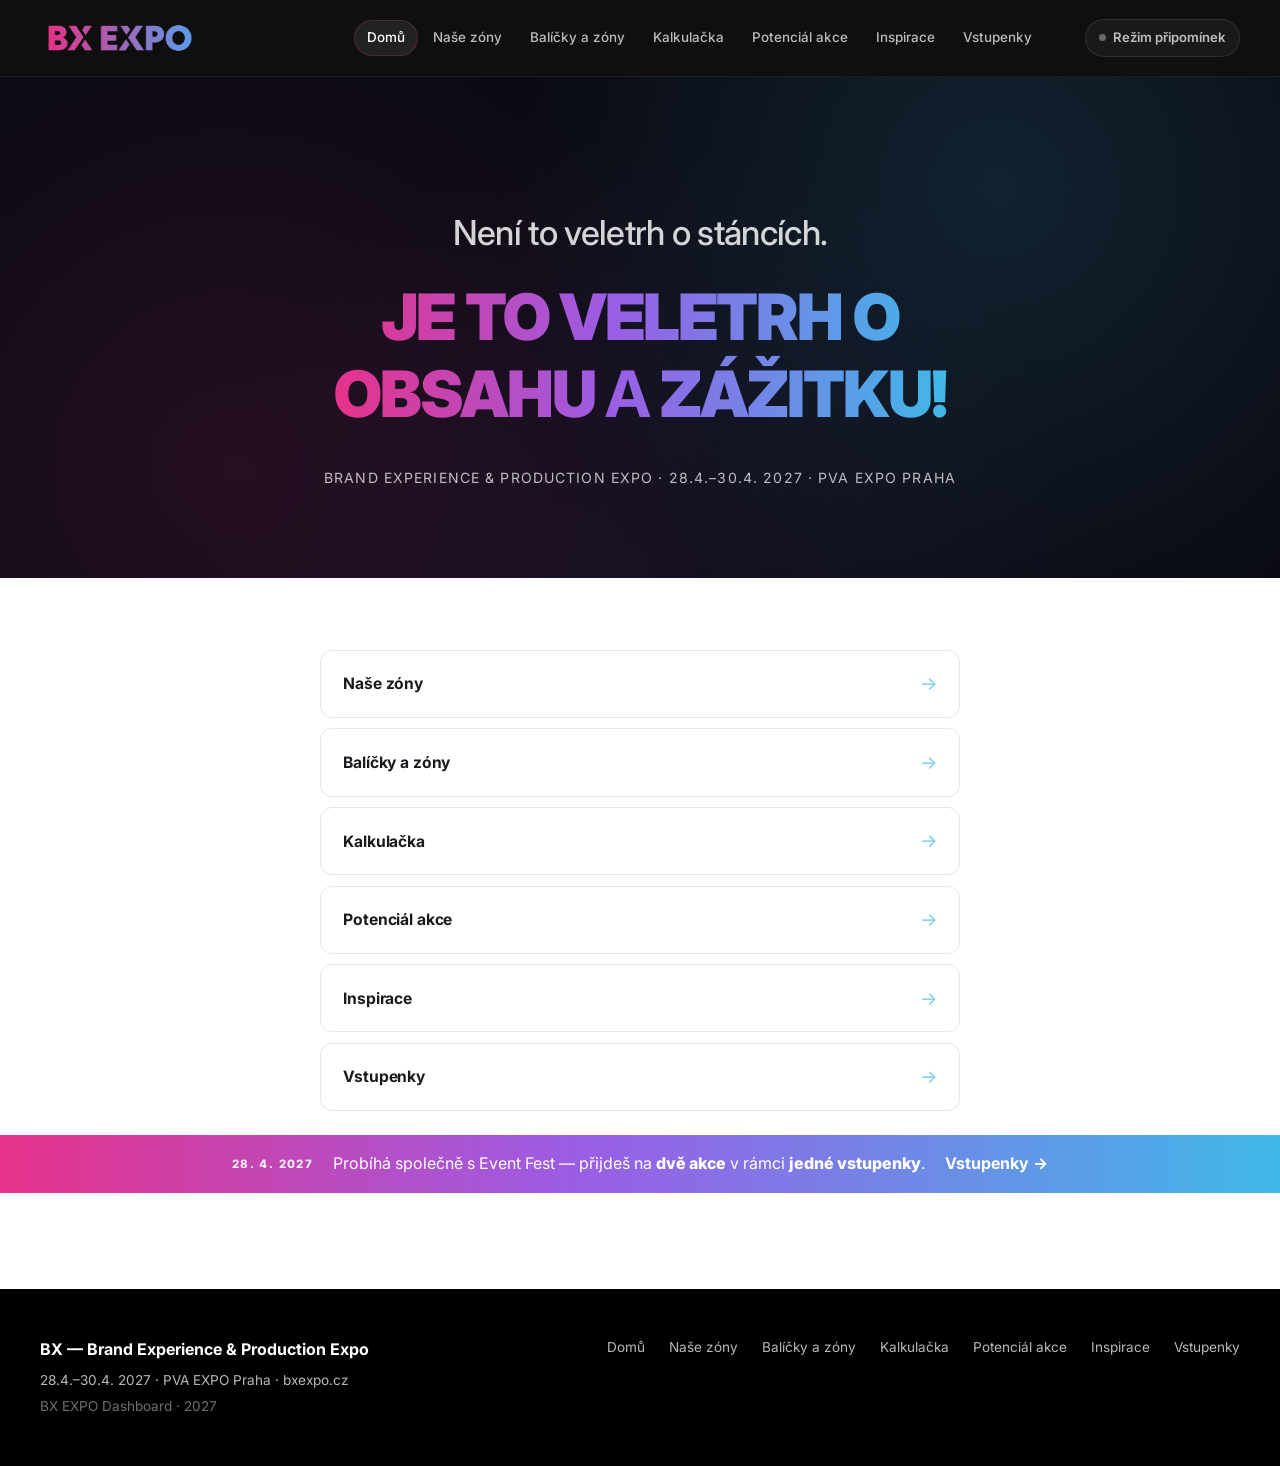
==== prototyp.html @ 6f1a8816 "Auto-sync z Cursoru" ====
<!DOCTYPE html>
<html lang="cs">
<head>
<meta charset="UTF-8">
<meta name="viewport" content="width=device-width, initial-scale=1.0">
<title>BX EXPO Dashboard</title>
<link rel="icon" type="image/svg+xml" href="assets/favicon-bx.svg">
<link rel="apple-touch-icon" href="assets/logo-bxexpo.png">
<meta name="description" content="BX EXPO 2027 — prototyp prezentace modelu, sekcí, programu a vstupenek.">
<meta property="og:title" content="BX EXPO Dashboard">
<meta property="og:description" content="BX EXPO 2027 — prototyp prezentace modelu, sekcí, programu a vstupenek.">
<meta property="og:type" content="website">
<meta name="twitter:title" content="BX EXPO Dashboard">
<meta name="twitter:description" content="BX EXPO 2027 — prototyp prezentace modelu, sekcí, programu a vstupenek.">
<style>
@import url('https://fonts.googleapis.com/css2?family=Inter:wght@400;500;600;700;800;900&display=swap');

:root {
--hero-bg: #0a0a12;
--hero-bg-dark: #000000;
--surface: #ffffff;
--surface-muted: #f6f4f9;
--surface-dark: #0d0d16;
--text: #1a1a1f;
--text-muted: #5c5f6a;
--text-light: #ffffff;
--text-light-muted: rgba(255, 255, 255, 0.72);
--border: #e8e4ef;
--bx-pink: #e6328a;
--bx-purple: #9b5de5;
--bx-cyan: #40b8e8;
--accent: var(--bx-cyan);
--accent-2: var(--bx-purple);
--accent-3: var(--bx-pink);
--accent-gradient: linear-gradient(90deg, #e6328a 0%, #9b5de5 45%, #40b8e8 100%);
--text-on-dark: rgba(255, 255, 255, 0.82);
--radius: 12px;
--radius-lg: 20px;
--shadow: 0 8px 32px rgba(0, 0, 0, 0.08);
--max-width: 1200px;
font-family:'Inter', system-ui, -apple-system, sans-serif;
line-height: 1.6;
color: var(--text);
background: var(--surface);
}

*, *::before, *::after { box-sizing: border-box; margin: 0; padding: 0; }
html { scroll-behavior: smooth; }
body { min-height: 100vh; }
a { color: inherit; text-decoration: none; }
img { max-width: 100%; display: block; }
button, input, select { font: inherit; }
button { cursor: pointer; border: none; background: none; }

.container { width: min(var(--max-width), calc(100% - 3rem)); margin-inline: auto; }

/* ── Header ── */
.site-header {
position: sticky;
top: 0;
z-index: 100;
background: rgba(0, 0, 0, 0.94);
backdrop-filter: blur(12px);
border-bottom: 1px solid rgba(255,255,255,0.06);
}
.header-inner {
display: flex;
align-items: center;
justify-content: space-between;
padding: 0.85rem 0;
gap: 2rem;
flex-wrap: wrap;
position: relative;
}
.logo {
display: flex;
align-items: center;
flex-shrink: 0;
margin-right: auto;
padding: 0.15rem 0;
transition: opacity 0.2s, transform 0.2s;
}
.logo:hover {
opacity: 0.92;
transform: scale(1.02);
}

.logo-picker {
position: relative;
flex-shrink: 0;
margin-right: auto;
}
.logo-picker-trigger {
display: flex;
align-items: center;
gap: 0.35rem;
padding: 0.15rem 0;
border-radius: 8px;
transition: opacity 0.2s, transform 0.2s;
cursor: pointer;
}
.logo-picker-trigger:hover {
opacity: 0.92;
transform: scale(1.02);
}
.logo-picker-chevron {
color: rgba(255,255,255,0.45);
font-size: 0.65rem;
line-height: 1;
transition: transform 0.2s;
}
.logo-picker.open.logo-picker-chevron {
transform: rotate(180deg);
}
.logo-picker-menu {
display: none;
position: absolute;
top: calc(100% + 0.5rem);
left: 0;
min-width: 280px;
max-width: min(420px, calc(100vw - 2rem));
max-height: min(70vh, 520px);
overflow-y: auto;
background: #111118;
border: 1px solid rgba(255,255,255,0.1);
border-radius: 14px;
box-shadow: 0 16px 48px rgba(0,0,0,0.45);
padding: 0.5rem;
z-index: 200;
}
.logo-picker.open.logo-picker-menu {
display: block;
}
.logo-picker-title {
font-size: 0.7rem;
text-transform: uppercase;
letter-spacing: 0.1em;
color: rgba(255,255,255,0.45);
padding: 0.35rem 0.6rem 0.55rem;
}
.logo-picker-option {
display: flex;
align-items: center;
gap: 0.75rem;
width: 100%;
padding: 0.55rem 0.65rem;
border-radius: 10px;
text-align: left;
color: rgba(255,255,255,0.85);
transition: background 0.15s;
}
.logo-picker-option:hover {
background: rgba(255,255,255,0.06);
}
.logo-picker-option.active {
background: rgba(230,50,138,0.12);
box-shadow: inset 0 0 0 1px rgba(230,50,138,0.28);
}
.logo-picker-option-preview {
flex: 0 0 210px;
height: 52px;
display: flex;
align-items: center;
justify-content: flex-start;
background: #000;
border-radius: 6px;
padding: 6px 12px;
overflow: hidden;
}
.logo-picker-option img {
height: 40px;
width: auto;
max-width: 186px;
object-fit: contain;
object-position: left center;
display: block;
}
.logo-picker-option-label {
font-size: 0.78rem;
font-weight: 600;
line-height: 1.3;
}

.logo-img {
height: 44px;
min-height: 44px;
width: auto;
display: block;
object-fit: contain;
object-position: left center;
}
.logo-img.logo-img--chevrons {
height: 58px;
min-height: 58px;
}
.nav-desktop { display: flex; gap: 0.15rem; flex-wrap: wrap; }
.nav-link {
color: var(--text-light-muted);
padding: 0.45rem 0.8rem;
border-radius: 999px;
font-size: 0.84rem;
font-weight: 500;
transition: all 0.2s;
}
.nav-link:hover,.nav-link.active {
color: var(--text-light);
background: rgba(255,255,255,0.08);
box-shadow: inset 0 0 0 1px rgba(230,50,138,0.25);
}
.nav-dropdown {
position: relative;
}
.nav-dropdown-trigger {
display: inline-flex;
align-items: center;
gap: 0.35rem;
cursor: pointer;
}
.nav-dropdown-chevron {
font-size: 0.55rem;
opacity: 0.55;
transition: transform 0.2s;
}
.nav-dropdown.open.nav-dropdown-chevron,
.nav-dropdown.is-active.nav-dropdown-chevron {
opacity: 0.85;
}
.nav-dropdown.open.nav-dropdown-chevron {
transform: rotate(180deg);
}
.nav-dropdown.is-active.nav-dropdown-trigger {
color: var(--text-light);
background: rgba(255,255,255,0.08);
box-shadow: inset 0 0 0 1px rgba(230,50,138,0.25);
}
.nav-dropdown-menu {
display: none;
position: absolute;
top: calc(100% + 0.4rem);
left: 0;
min-width: 188px;
background: #111118;
border: 1px solid rgba(255,255,255,0.1);
border-radius: 12px;
padding: 0.35rem;
box-shadow: 0 14px 36px rgba(0,0,0,0.45);
z-index: 160;
}
.nav-dropdown.open.nav-dropdown-menu {
display: block;
}
.nav-dropdown-item {
display: block;
padding: 0.52rem 0.85rem;
border-radius: 8px;
font-size: 0.84rem;
font-weight: 500;
color: rgba(255,255,255,0.62);
transition: background 0.15s, color 0.15s;
}
.nav-dropdown-item:hover,
.nav-dropdown-item.active {
color: #fff;
background: rgba(255,255,255,0.08);
}
.page-subnav {
background: var(--surface-muted);
border-bottom: 1px solid var(--border);
padding: 0.65rem 0;
}
.page-subnav-inner {
display: flex;
flex-wrap: wrap;
gap: 0.4rem;
}
.page-subnav-link {
font-size: 0.84rem;
font-weight: 600;
padding: 0.4rem 0.85rem;
border-radius: 999px;
color: var(--text-muted);
border: 1px solid var(--border);
background: var(--surface);
transition: all 0.2s;
}
.page-subnav-link:hover,
.page-subnav-link.active {
color: var(--accent);
border-color: transparent;
background: rgba(64,184,232,0.12);
}
.mobile-nav-toggle { display: none; color: white; padding: 0.5rem; font-size: 1.5rem; line-height: 1; }

/* ── Buttons ── */
.btn {
display: inline-flex;
align-items: center;
justify-content: center;
gap: 0.5rem;
padding: 0.75rem 1.5rem;
border-radius: 999px;
font-weight: 600;
font-size: 0.9rem;
transition: all 0.2s;
border: 1px solid transparent;
white-space: nowrap;
}
.btn-primary { background: var(--accent-gradient); color: #fff; }
.btn-primary:hover { transform: translateY(-1px); box-shadow: 0 8px 24px rgba(230,50,138,0.28); }
.btn-outline { border-color: rgba(255,255,255,0.4); color: var(--text-light); }
.btn-outline:hover { background: rgba(255,255,255,0.1); }
.btn-dark { background: var(--hero-bg); color: var(--text-light); }
.btn-dark:hover { background: var(--hero-bg-dark); }

/* ── Hero ── */
.hero {
background: var(--hero-bg);
color: var(--text-light);
padding: 5rem 0 6rem;
position: relative;
overflow: hidden;
}
.hero::before {
content:'';
position: absolute;
inset: 0;
background:
radial-gradient(circle at 72% 28%, rgba(230,50,138,0.16), transparent 52%),
radial-gradient(circle at 18% 78%, rgba(64,184,232,0.14), transparent 46%),
radial-gradient(circle at 48% 52%, rgba(155,93,229,0.1), transparent 58%);
pointer-events: none;
}
.hero-content { position: relative; max-width: 760px; }
.hero-eyebrow,
.home-hero-eyebrow {
display: none;
}
.page-hero h1,
.home-hero-punch-gradient,
.gradient-text {
display: inline-block;
width: fit-content;
max-width: 100%;
background: var(--accent-gradient);
-webkit-background-clip: text;
background-clip: text;
-webkit-text-fill-color: transparent;
color: transparent;
}
.home-hero-punch-gradient {
display: inline-flex;
}
.hero h1 {
font-size: clamp(2.4rem, 6vw, 4.2rem);
font-weight: 900;
line-height: 1.02;
letter-spacing: -0.02em;
text-transform: uppercase;
margin-bottom: 1.5rem;
}
.hero-lead,
.page-hero p,
.home-hero-line.setup {
font-size: 1.08rem;
color: var(--text-on-dark);
opacity: 1;
margin-bottom: 2rem;
max-width: 580px;
line-height: 1.65;
}
.page-hero p { margin-top: 1rem; margin-bottom: 0; max-width: 640px; font-size: 1.05rem; }
.home-hero-line.setup {
font-size: clamp(1.35rem, 3.2vw, 2.15rem);
font-weight: 500;
margin-bottom: 0;
max-width: none;
letter-spacing: -0.02em;
}
.hero-actions { display: flex; flex-wrap: wrap; gap: 1rem; }
.stats-row {
display: grid;
grid-template-columns: repeat(auto-fit, minmax(130px, 1fr));
gap: 1.5rem;
margin-top: 3rem;
padding-top: 2rem;
border-top: 1px solid rgba(255,255,255,0.12);
}
.stat-num {
font-size: 2.4rem;
font-weight: 900;
line-height: 1;
color: var(--text);
}
.stat-label {
font-size: 0.82rem;
color: var(--text-muted);
opacity: 1;
margin-top: 0.35rem;
}

/* ── Page hero ── */
.page-hero {
background: var(--hero-bg);
color: var(--text-light);
padding: 3.5rem 0;
position: relative;
overflow: hidden;
}
.page-hero::before {
content:'';
position: absolute;
inset: 0;
background:
radial-gradient(circle at 82% 18%, rgba(64,184,232,0.12), transparent 45%),
radial-gradient(circle at 12% 82%, rgba(230,50,138,0.1), transparent 42%);
pointer-events: none;
}
.page-hero.container { position: relative; }
.page-hero h1 {
font-size: clamp(2rem, 4vw, 2.75rem);
font-weight: 900;
letter-spacing: -0.02em;
text-transform: uppercase;
}

/* ── Sections ── */
.section { padding: 5rem 0; }
.section-muted { background: var(--surface-muted); }
.section-dark { background: var(--surface-dark); color: var(--text-light); }
.section-header { margin-bottom: 3rem; }
.section-eyebrow {
font-size: 0.72rem;
text-transform: uppercase;
letter-spacing: 0.18em;
color: var(--accent);
font-weight: 600;
margin-bottom: 0.75rem;
}
.section-title {
font-size: clamp(1.75rem, 4vw, 2.5rem);
font-weight: 900;
letter-spacing: -0.02em;
line-height: 1.12;
text-transform: uppercase;
color: var(--text);
}
.section-desc { margin-top: 1rem; color: var(--text-muted); max-width: 640px; font-size: 1.05rem; }
.section-dark.section-desc { color: var(--text-light-muted); }

/* ── Feature cards (IW style) ── */
.feature-grid {
display: grid;
grid-template-columns: repeat(auto-fill, minmax(260px, 1fr));
gap: 1.25rem;
}
.feature-card {
background: transparent;
border: none;
border-radius: var(--radius-lg);
padding: 0;
min-height: 220px;
}
.feature-card:hover { box-shadow: none; transform: none; }
.feature-card h3 {
font-size: 1.2rem;
font-weight: 800;
margin-bottom: 0.6rem;
text-transform: uppercase;
letter-spacing: -0.01em;
color: var(--text);
}
.feature-card p { font-size: 0.92rem; color: var(--text-muted); line-height: 1.55; }

/* ── Cards ── */
.card-grid { display: grid; grid-template-columns: repeat(auto-fill, minmax(300px, 1fr)); gap: 1.5rem; }
.card {
background: var(--surface);
border: 1px solid var(--border);
border-radius: var(--radius-lg);
padding: 1.75rem;
transition: box-shadow 0.2s, transform 0.2s;
}
.card:not(.flip-card):hover { box-shadow: var(--shadow); transform: translateY(-2px); }
.card-num { font-size: 0.75rem; font-weight: 700; color: var(--text-muted); margin-bottom: 0.5rem; }
.card h3 { font-size: 1.15rem; font-weight: 700; margin-bottom: 0.5rem; color: var(--text); }
.card-sub { font-size: 0.85rem; color: var(--text); font-weight: 500; margin-bottom: 0.75rem; }
.card p { font-size: 0.9rem; color: var(--text-muted); line-height: 1.55; }

/* ── Badges ── */
.badge {
display: inline-block;
padding: 0.2rem 0.6rem;
border-radius: 999px;
font-size: 0.68rem;
font-weight: 700;
text-transform: uppercase;
letter-spacing: 0.05em;
}
.badge-new { background: rgba(230,50,138,0.14); color: var(--bx-pink); }
.badge-k { background: rgba(239,68,68,0.12); color: #dc2626; }
.badge-i { background: rgba(64,184,232,0.14); color: var(--accent); }
.badge-p { background: rgba(155,93,229,0.14); color: var(--accent-2); }

/* ── Compare boxes ── */
.compare-grid { display: grid; grid-template-columns: repeat(auto-fit, minmax(280px, 1fr)); gap: 1.5rem; }
.compare-box { padding: 2rem; border-radius: var(--radius-lg); border: 1px solid var(--border); }
.compare-box.old { background: var(--surface-muted); }
.compare-box.new {
background: var(--surface-dark);
color: var(--text-light);
border-color: transparent;
box-shadow: 0 0 0 1px rgba(64,184,232,0.28);
}
.compare-box h3 { font-size: 1rem; font-weight: 700; margin-bottom: 1.25rem; color: var(--text); }
.compare-box.new h3 { color: var(--text-light); }
.compare-box ul { list-style: none; display: flex; flex-direction: column; gap: 0.75rem; }
.compare-box li { font-size: 0.9rem; padding-left: 1.25rem; position: relative; }
.compare-box li::before { content:'→'; position: absolute; left: 0; opacity: 0.5; }

/* ── Ticket cards (IW pricing style) ── */
.ticket-grid { display: grid; grid-template-columns: repeat(auto-fill, minmax(260px, 1fr)); gap: 1.25rem; }
.ticket-card.official { border: 2px solid rgba(230,50,138,0.35); }
.ticket-card.official.highlight { border-color: var(--bx-pink); box-shadow: 0 12px 40px rgba(230,50,138,0.15); }
.package-badge {
display: inline-block;
font-size: 0.68rem;
font-weight: 700;
text-transform: uppercase;
letter-spacing: 0.08em;
color: var(--accent-3);
background: rgba(230,50,138,0.1);
padding: 0.25rem 0.65rem;
border-radius: 999px;
margin-bottom: 0.75rem;
}
.draft-packages.ticket-card { opacity: 0.92; }

/* ── Vstupenky návštěvníků ── */
.vip-invite-banner {
background: linear-gradient(135deg, rgba(230,50,138,0.12) 0%, rgba(155,93,229,0.14) 50%, rgba(64,184,232,0.12) 100%);
border: 1px solid rgba(230,50,138,0.28);
border-radius: var(--radius-lg);
padding: 1.75rem 2rem;
margin-bottom: 2rem;
position: relative;
overflow: hidden;
}
.vip-invite-banner::before {
content:'';
position: absolute;
inset: 0;
background: radial-gradient(circle at 85% 20%, rgba(230,50,138,0.15), transparent 55%);
pointer-events: none;
}
.vip-invite-banner-inner { position: relative; max-width: 820px; }
.vip-invite-eyebrow {
display: inline-flex;
align-items: center;
gap: 0.4rem;
font-size: 0.68rem;
font-weight: 800;
text-transform: uppercase;
letter-spacing: 0.1em;
color: var(--accent-3);
background: rgba(230,50,138,0.12);
padding: 0.3rem 0.75rem;
border-radius: 999px;
margin-bottom: 0.85rem;
}
.vip-invite-banner h3 {
font-size: 1.35rem;
font-weight: 900;
line-height: 1.25;
margin-bottom: 0.65rem;
color: var(--text);
}
.vip-invite-banner p {
font-size: 0.95rem;
color: var(--text-muted);
line-height: 1.6;
margin-bottom: 0.75rem;
}
.vip-invite-list {
list-style: none;
display: flex;
flex-wrap: wrap;
gap: 0.5rem 0.75rem;
margin-top: 1rem;
}
.vip-invite-list li {
font-size: 0.78rem;
font-weight: 600;
padding: 0.35rem 0.75rem;
border-radius: 999px;
background: rgba(255,255,255,0.75);
border: 1px solid rgba(230,50,138,0.18);
color: var(--text);
}

.visitor-ticket-grid {
display: grid;
grid-template-columns: repeat(auto-fill, minmax(260px, 1fr));
gap: 1.25rem;
}
.visitor-ticket-card {
background: var(--surface);
border: 1px solid var(--border);
border-radius: var(--radius-lg);
padding: 1.75rem;
display: flex;
flex-direction: column;
min-height: 320px;
transition: box-shadow 0.2s, transform 0.2s;
}
.visitor-ticket-card:hover {
box-shadow: var(--shadow);
transform: translateY(-2px);
}
.visitor-ticket-card.highlight {
border: 2px solid var(--bx-purple);
box-shadow: 0 12px 40px rgba(155,93,229,0.12);
}
.visitor-ticket-card h3 {
font-size: 1.15rem;
font-weight: 900;
text-transform: uppercase;
margin-bottom: 0.35rem;
color: var(--text);
}
.visitor-ticket-card .visitor-ticket-sub {
font-size: 0.85rem;
color: var(--text-muted);
margin-bottom: 1rem;
}
.visitor-ticket-card .visitor-ticket-price {
font-size: 1.5rem;
font-weight: 900;
margin-bottom: 0.35rem;
color: var(--text);
}
.visitor-ticket-card .visitor-ticket-price-note {
font-size: 0.78rem;
color: var(--text-muted);
font-style: italic;
margin-bottom: 1rem;
}
.visitor-ticket-card .visitor-ticket-features {
list-style: none;
flex: 1;
}
.visitor-ticket-card .visitor-ticket-features li {
position: relative;
padding: 0.35rem 0 0.35rem 1.35rem;
font-size: 0.88rem;
color: var(--text);
line-height: 1.45;
}
.visitor-ticket-card .visitor-ticket-features li::before {
content:'✓';
position: absolute;
left: 0;
color: var(--accent);
font-weight: 700;
}
.visitor-ticket-card .visitor-ticket-features li.muted {
opacity: 0.45;
}
.visitor-ticket-card .visitor-ticket-features li.muted::before {
content:' —';
font-weight: 400;
}

.ticket-card {
background: transparent;
border: none;
border-radius: var(--radius-lg);
padding: 0;
display: block;
min-height: 340px;
transition: none;
}
.ticket-card:hover { transform: none; box-shadow: none; }
.ticket-card h3 { font-size: 1.1rem; font-weight: 800; text-transform: uppercase; color: var(--text); }
.ticket-sub { font-size: 0.85rem; color: var(--text-muted); margin-bottom: 1rem; }
.ticket-price { font-size: 1.75rem; font-weight: 900; margin-bottom: 0.25rem; color: var(--text); }
.ticket-price-old { font-size: 0.9rem; color: var(--text-muted); text-decoration: line-through; }
.ticket-calc-ref { font-size: 0.78rem; color: var(--text-muted); margin-bottom: 0.5rem; line-height: 1.4; }
.ticket-save {
display: inline-block;
margin-bottom: 0.75rem;
padding: 0.2rem 0.6rem;
border-radius: 999px;
font-size: 0.68rem;
font-weight: 700;
text-transform: uppercase;
letter-spacing: 0.04em;
background: rgba(64,184,232,0.14);
color: var(--accent);
}
.ticket-save:empty { display: none; }
.ticket-features { list-style: none; margin-top: 1rem; flex: 1; }
.ticket-features li {
font-size: 0.85rem;
padding: 0.35rem 0 0.35rem 1.25rem;
position: relative;
color: var(--text);
}
.ticket-features li::before { content:'✓'; position: absolute; left: 0; color: var(--accent); font-weight: 700; }

/* ── Nav cards ── */
.nav-cards { display: grid; grid-template-columns: repeat(auto-fill, minmax(280px, 1fr)); gap: 1.5rem; }
.nav-card {
padding: 0;
border-radius: var(--radius-lg);
border: none;
background: transparent;
transition: none;
display: block;
min-height: 240px;
cursor: pointer;
text-decoration: none;
color: inherit;
}
.nav-card:hover { border-color: transparent; transform: none; box-shadow: none; }
.nav-card-num { font-size: 2rem; font-weight: 900; opacity: 0.12; margin-bottom: 0.5rem; line-height: 1; }
.nav-card h3 { font-size: 1.15rem; font-weight: 800; text-transform: uppercase; color: var(--text); }
.nav-card p { color: var(--text-muted); font-size: 0.9rem; margin-top: 0.5rem; }
.nav-card-link {
display: inline-flex;
align-items: center;
gap: 0.25rem;
margin-top: 1rem;
font-weight: 600;
font-size: 0.85rem;
color: var(--accent);
}

/* ── Filters ── */
.filter-row { display: flex; flex-wrap: wrap; gap: 0.5rem; margin-bottom: 2rem; }
.filter-pill {
padding: 0.4rem 1rem;
border-radius: 999px;
border: 1px solid var(--border);
font-size: 0.85rem;
font-weight: 500;
transition: all 0.15s;
cursor: pointer;
background: white;
}
.filter-pill.active,.filter-pill:hover { background: var(--accent-gradient); color: white; border-color: transparent; }

/* ── Insight box ── */
.insight-box {
margin-top: 1rem;
padding: 0.75rem 1rem;
background: rgba(64,184,232,0.08);
border-radius: var(--radius);
font-size: 0.85rem;
color: var(--text-muted);
border-left: 3px solid var(--accent);
}
.benchmark-list { list-style: none; margin-top: 0.75rem; }
.benchmark-list li { font-size: 0.8rem; color: var(--text-muted); padding: 0.2rem 0; }
.benchmark-list li::before { content:'•'; color: var(--accent); }

/* ── Benchmark ceník (klik) ── */
.pricelist-wrap { position: relative; display: inline-block; margin-top: 0.75rem; z-index: 2; }
.pricelist-btn {
padding: 0.35rem 0.9rem;
font-size: 0.78rem;
font-weight: 700;
letter-spacing: 0.02em;
border: 1px solid rgba(64,184,232,0.45);
border-radius: 999px;
background: rgba(64,184,232,0.12);
color: var(--accent);
cursor: pointer;
transition: all 0.15s;
}
.pricelist-btn:hover,
.pricelist-btn.is-active {
background: var(--accent-gradient);
color: #fff;
border-color: transparent;
}
#pricelist-backdrop {
display: none;
position: fixed;
inset: 0;
background: rgba(0,0,0,0.45);
z-index: 9999;
}
#pricelist-backdrop.is-visible { display: block; }
#pricelist-portal {
display: none;
position: fixed;
z-index: 10000;
left: 50%;
top: 50%;
transform: translate(-50%, -50%);
width: min(720px, calc(100vw - 2rem));
max-height: min(80vh, 600px);
overflow: auto;
background: var(--surface-dark);
color: var(--text-light);
border: 1px solid rgba(255,255,255,0.12);
border-radius: var(--radius-lg);
box-shadow: 0 20px 50px rgba(0,0,0,0.35);
padding: 2.5rem 1.1rem 1.1rem;
pointer-events: auto;
}
#pricelist-portal.is-visible { display: block; }
.pricelist-close {
position: sticky;
top: 0;
float: right;
width: 32px;
height: 32px;
margin: -1.5rem 0 0.5rem 0.5rem;
border: none;
border-radius: 50%;
background: rgba(255,255,255,0.12);
color: var(--text-light);
font-size: 1.25rem;
line-height: 1;
cursor: pointer;
z-index: 2;
}
.pricelist-close:hover { background: rgba(255,255,255,0.16); }
#pricelist-portal h4 {
font-size: 0.72rem;
text-transform: uppercase;
letter-spacing: 0.1em;
opacity: 0.55;
margin-bottom: 0.75rem;
}
.pricelist-table {
width: 100%;
border-collapse: collapse;
font-size: 0.72rem;
line-height: 1.4;
}
.pricelist-table th,
.pricelist-table td {
padding: 0.45rem 0.5rem;
text-align: left;
vertical-align: top;
border-bottom: 1px solid rgba(255,255,255,0.07);
}
.pricelist-table th {
font-size: 0.65rem;
text-transform: uppercase;
letter-spacing: 0.06em;
opacity: 0.5;
font-weight: 600;
}
.pricelist-table tr.cat-row td {
background: rgba(64,184,232,0.12);
color: var(--accent);
font-weight: 700;
font-size: 0.68rem;
text-transform: uppercase;
letter-spacing: 0.04em;
border-bottom: none;
padding-top: 0.65rem;
}
.pricelist-table tr.cat-row:first-child td { padding-top: 0.35rem; }
.pricelist-table tr.cat-note td {
font-size: 0.68rem;
opacity: 0.55;
font-style: italic;
padding-top: 0;
border-bottom: 1px solid rgba(255,255,255,0.07);
}
.pricelist-table.col-price { white-space: nowrap; font-weight: 700; color: var(--accent); }
.pricelist-table.col-czk { white-space: nowrap; opacity: 0.7; }
.pricelist-table--simple td:first-child { width: 58%; }
.strategy-section { margin-bottom: 1.1rem; }
.strategy-section:last-child { margin-bottom: 0; }
.strategy-section h5 {
font-size: 0.68rem;
text-transform: uppercase;
letter-spacing: 0.08em;
color: var(--accent);
margin-bottom: 0.4rem;
font-weight: 700;
}
.strategy-section p {
font-size: 0.78rem;
line-height: 1.55;
opacity: 0.88;
margin: 0;
}
.strategy-section ul {
margin: 0.35rem 0 0;
padding-left: 1.1rem;
font-size: 0.76rem;
line-height: 1.5;
opacity: 0.85;
}
.strategy-section li { margin-bottom: 0.2rem; }
.strategy-section li:last-child { margin-bottom: 0; }
.strategy-tag {
display: inline-block;
font-size: 0.62rem;
font-weight: 700;
letter-spacing: 0.04em;
text-transform: uppercase;
padding: 0.15rem 0.45rem;
border-radius: 999px;
background: rgba(64,184,232,0.15);
color: var(--accent);
margin-right: 0.35rem;
vertical-align: middle;
}
@media (hover: hover) {
.flip-card.pricelist-open:hover .flip-card-inner { transform: rotateY(180deg); }
}

/* ── Layer stack ── */
.layer-stack { display: flex; flex-direction: column; gap: 0.75rem; max-width: 640px; }
.layer-item {
padding: 0;
border-radius: var(--radius);
background: transparent;
border: none;
min-height: 190px;
}
.layer-stack .flip-card-front {
border-left: 4px solid var(--accent);
}
.layer-stack .flip-card:nth-child(2) .flip-card-front { border-left-color: var(--accent-2); }
.layer-stack .flip-card:nth-child(3) .flip-card-front { border-left-color: var(--accent-3); }
.layer-stack .flip-card-back ul {
margin-top: 0.5rem;
padding-left: 1.25rem;
font-size: 0.9rem;
}
.layer-tag { font-size: 0.7rem; text-transform: uppercase; letter-spacing: 0.1em; opacity: 0.5; margin-bottom: 0.25rem; }
.layer-item ul { margin-top: 0.5rem; padding-left: 1.25rem; font-size: 0.9rem; color: var(--text-muted); }

/* ── Calculator ── */
.calc-layout { display: grid; grid-template-columns: 1fr 380px; gap: 2rem; align-items: start; }
.calc-step {
background: var(--surface);
border: 1px solid var(--border);
border-radius: var(--radius-lg);
padding: 1.5rem;
margin-bottom: 1rem;
}
.calc-step-header { display: flex; align-items: center; gap: 0.75rem; margin-bottom: 1rem; }
.step-num {
width: 28px; height: 28px; border-radius: 50%;
background: var(--accent-gradient); color: white;
font-size: 0.75rem; font-weight: 700;
display: grid; place-items: center;
}
.calc-step h3 { font-size: 1rem; font-weight: 700; color: var(--text); }
.option-grid { display: grid; grid-template-columns: repeat(auto-fill, minmax(200px, 1fr)); gap: 0.75rem; }
.option-btn {
text-align: left;
padding: 1rem;
border: 1px solid var(--border);
border-radius: var(--radius);
transition: all 0.15s;
background: white;
width: 100%;
}
.option-btn:hover { border-color: var(--accent); }
.option-btn.selected { border-color: var(--bx-cyan); background: rgba(64,184,232,0.06); box-shadow: 0 0 0 1px var(--bx-cyan); }
.option-btn strong { display: block; font-size: 0.9rem; margin-bottom: 0.25rem; }
.option-btn span { font-size: 0.8rem; color: var(--text-muted); }
.area-control { display: flex; align-items: center; gap: 1rem; }
.area-control input[type='range'] { flex: 1; accent-color: var(--accent); }
.area-control button {
width: 36px; height: 36px; border-radius: 50%;
background: var(--surface-muted); border: 1px solid var(--border);
font-size: 1.2rem; line-height: 1;
}
.area-value { font-size: 1.5rem; font-weight: 900; min-width: 80px; text-align: center; color: var(--text); }
.extra-inputs { display: flex; gap: 1.5rem; flex-wrap: wrap; }
.extra-inputs label { font-size: 0.9rem; }
.extra-inputs input[type='number'] {
width: 60px; margin-left: 8px;
padding: 0.35rem 0.5rem;
border: 1px solid var(--border);
border-radius: 6px;
}

.calc-legend {
display: flex;
flex-wrap: wrap;
gap: 0.75rem 1.25rem;
padding: 1rem 1.25rem;
margin-bottom: 1.25rem;
background: var(--surface-muted);
border: 1px solid var(--border);
border-radius: var(--radius-lg);
font-size: 0.82rem;
color: var(--text-muted);
}
.calc-legend-item { display: flex; align-items: center; gap: 0.5rem; }

.calc-area-prices {
margin-bottom: 1.75rem;
border: 1px solid var(--border);
border-radius: var(--radius-lg);
background: var(--surface);
overflow: hidden;
}
.calc-area-prices-toggle {
width: 100%;
display: flex;
align-items: center;
justify-content: flex-start;
gap: 0.45rem;
padding: 1rem 1.25rem;
font-size: 0.95rem;
font-weight: 700;
color: var(--text);
background: var(--surface-muted);
border: none;
cursor: default;
text-align: left;
transition: background 0.15s;
}
.calc-area-prices:hover .calc-area-prices-toggle { background: rgba(64,184,232,0.08); }
.calc-area-prices-toggle::after {
content:'▾';
font-size: 0.9rem;
color: var(--accent);
transition: transform 0.2s;
flex-shrink: 0;
margin-top: 0.1rem;
}
.calc-area-prices-body {
display: none;
padding: 0 1.25rem 1.25rem;
}
@media (hover: hover) {
.calc-area-prices:hover .calc-area-prices-body,
.calc-area-prices:focus-within .calc-area-prices-body { display: block; }
.calc-area-prices:hover .calc-area-prices-toggle::after,
.calc-area-prices:focus-within .calc-area-prices-toggle::after { transform: rotate(180deg); }
}
.calc-area-prices-toolbar {
display: flex;
flex-wrap: wrap;
align-items: center;
justify-content: space-between;
gap: 0.75rem;
padding: 1rem 0 0.75rem;
}
.calc-area-prices-toolbar p {
font-size: 0.78rem;
color: var(--text-muted);
margin: 0;
}
.calc-area-prices-currency { display: flex; gap: 0.5rem; margin: 0; }
.area-price-table-wrap { overflow-x: auto; }
.area-price-table {
width: 100%;
border-collapse: collapse;
font-size: 0.82rem;
}
.area-price-table th,
.area-price-table td {
padding: 0.55rem 0.65rem;
border: 1px solid var(--border);
text-align: left;
vertical-align: top;
}
.area-price-table th {
background: var(--surface-muted);
font-size: 0.72rem;
font-weight: 700;
text-transform: uppercase;
letter-spacing: 0.04em;
color: var(--text-muted);
}
.area-price-table td.col-price {
white-space: nowrap;
font-weight: 700;
color: var(--accent);
}
.area-price-table tr.note-row td {
background: rgba(64,184,232,0.06);
font-size: 0.78rem;
color: var(--text-muted);
}
.area-price-table tr.section-row td {
background: var(--surface-muted);
font-weight: 700;
font-size: 0.78rem;
text-transform: uppercase;
letter-spacing: 0.03em;
}
.area-price-table tr.fee-row td:first-child { font-weight: 600; }

.calc-block { margin-bottom: 1.75rem; }
.calc-block-header {
display: flex;
align-items: center;
gap: 0.75rem;
margin-bottom: 0.85rem;
padding-bottom: 0.65rem;
border-bottom: 2px solid var(--border);
}
.calc-block--official.calc-block-header {
border-bottom-color: rgba(64,184,232,0.35);
}
.calc-block--draft.calc-block-header {
border-bottom-color: rgba(155,93,229,0.35);
}
.calc-block-header h2 {
font-size: 0.92rem;
font-weight: 800;
text-transform: uppercase;
letter-spacing: 0.06em;
color: var(--text);
}
.calc-block-desc {
font-size: 0.78rem;
color: var(--text-muted);
margin: -0.35rem 0 0.85rem;
}

.calc-status-badge {
display: inline-flex;
align-items: center;
font-size: 0.62rem;
font-weight: 800;
text-transform: uppercase;
letter-spacing: 0.08em;
padding: 0.22rem 0.55rem;
border-radius: 999px;
white-space: nowrap;
}
.calc-status-badge--official {
color: var(--accent);
background: rgba(64,184,232,0.12);
border: 1px solid rgba(64,184,232,0.28);
}
.calc-status-badge--draft {
color: var(--accent-2);
background: rgba(155,93,229,0.12);
border: 1px solid rgba(155,93,229,0.28);
}

.calc-step--official {
border-left: 4px solid var(--accent);
}
.calc-step--draft {
border-left: 4px solid var(--accent-2);
background: rgba(155,93,229,0.03);
}
.calc-step-header.calc-status-badge { margin-left: auto; }

.calc-subblock {
padding: 0.85rem 1rem;
border-radius: var(--radius);
margin-bottom: 0.75rem;
}
.calc-subblock--official {
background: rgba(64,184,232,0.06);
border: 1px solid rgba(64,184,232,0.18);
}
.calc-subblock--draft {
background: rgba(155,93,229,0.05);
border: 1px solid rgba(155,93,229,0.16);
}
.calc-subblock-label {
display: flex;
align-items: center;
gap: 0.5rem;
font-size: 0.72rem;
font-weight: 700;
text-transform: uppercase;
letter-spacing: 0.06em;
margin-bottom: 0.65rem;
color: var(--text-muted);
}
.calc-catalog-info {
margin-top: 0.85rem;
padding: 0.85rem 1rem;
border-radius: var(--radius);
background: rgba(64,184,232,0.06);
border: 1px solid rgba(64,184,232,0.18);
font-size: 0.78rem;
color: var(--text-muted);
line-height: 1.55;
}
.calc-catalog-info strong { color: var(--text); display: block; margin-bottom: 0.35rem; }
.calc-catalog-info-meta {
font-size: 0.7rem;
opacity: 0.7;
margin-top: 0.45rem;
}
.option-grid--catalog { grid-template-columns: repeat(auto-fill, minmax(180px, 1fr)); }

.summary-status-tag {
display: inline-block;
font-size: 0.58rem;
font-weight: 800;
text-transform: uppercase;
letter-spacing: 0.06em;
padding: 0.12rem 0.4rem;
border-radius: 999px;
margin-left: 0.35rem;
vertical-align: middle;
}
.summary-status-tag--official { color: var(--accent); background: rgba(64,184,232,0.22); }
.summary-status-tag--draft { color: var(--accent-2); background: rgba(155,93,229,0.22); }
.summary-subtotal {
display: flex;
justify-content: space-between;
gap: 1rem;
padding: 0.55rem 0;
font-size: 0.78rem;
font-weight: 600;
opacity: 0.85;
}
.summary-subtotal--official { color: var(--accent); }
.summary-subtotal--draft { color: var(--accent-2); }

.summary-panel {
position: sticky;
top: 5rem;
background: var(--surface-dark);
color: var(--text-light);
border-radius: var(--radius-lg);
padding: 1.75rem;
}
.summary-panel h3 { font-size: 0.8rem; text-transform: uppercase; letter-spacing: 0.1em; opacity: 0.6; margin-bottom: 1rem; }
.summary-line { display: flex; justify-content: space-between; gap: 1rem; padding: 0.6rem 0; border-bottom: 1px solid rgba(255,255,255,0.08); font-size: 0.85rem; }
.summary-line--official { color: rgba(64,184,232,0.95); }
.summary-line--draft { color: rgba(196,181,253,0.95); }
.summary-line.detail { opacity: 0.55; font-size: 0.75rem; display: block; }
.summary-total { margin-top: 1rem; padding-top: 1rem; border-top: 1px solid rgba(255,255,255,0.15); }
.summary-total.amount { font-size: 2rem; font-weight: 900; color: var(--text-light); }
.breakdown-bar { display: flex; height: 6px; border-radius: 999px; overflow: hidden; margin: 1rem 0; gap: 2px; }
.breakdown-seg:nth-child(1) { background: #e6328a; }
.breakdown-seg:nth-child(2) { background: #9b5de5; }
.breakdown-seg:nth-child(3) { background: #40b8e8; }
.breakdown-seg:nth-child(4) { background: var(--accent-3); }
.benchmark-compare { margin-top: 1.5rem; padding-top: 1rem; border-top: 1px solid rgba(255,255,255,0.1); }
.benchmark-compare h4 { font-size: 0.75rem; text-transform: uppercase; letter-spacing: 0.08em; opacity: 0.6; margin-bottom: 0.75rem; }

/* ── Tags row ── */
.tags-row { display: flex; flex-wrap: wrap; gap: 0.75rem; }
.tag-pill {
padding: 0.5rem 1rem;
border-radius: 999px;
font-size: 0.85rem;
font-weight: 600;
background: rgba(64,184,232,0.12);
color: var(--accent);
}

/* ── Footer ── */
.site-footer {
background: var(--hero-bg-dark);
color: var(--text-light-muted);
padding: 3rem 0;
font-size: 0.85rem;
}
.footer-inner { display: flex; flex-wrap: wrap; justify-content: space-between; gap: 2rem; }
.footer-brand { font-weight: 700; color: var(--text-light); font-size: 1rem; }
.footer-links { display: flex; flex-wrap: wrap; gap: 1.5rem; }
.footer-links a:hover { color: var(--text-light); }

/* ── CTA banner ── */
.cta-banner {
background: var(--accent-gradient);
color: white;
padding: 4rem 0;
text-align: center;
}
.cta-banner h2 {
font-size: clamp(1.5rem, 3vw, 2.25rem);
font-weight: 900;
text-transform: uppercase;
letter-spacing: -0.02em;
color: #fff;
}
.cta-banner p { margin-top: 0.75rem; color: rgba(255,255,255,0.9); opacity: 1; max-width: 520px; margin-inline: auto; }
.cta-banner.btn { margin-top: 1.5rem; background: #000; color: #fff; border: 1px solid rgba(255,255,255,0.2); }
.cta-banner.btn:hover { background: rgba(255,255,255,0.08); }

/* ── Home hero ── */
.home-hero {
background: var(--hero-bg);
color: var(--text-light);
padding: clamp(4.5rem, 12vw, 8rem) 0 clamp(3.5rem, 8vw, 5.5rem);
position: relative;
overflow: hidden;
text-align: center;
}
.home-hero::before {
content:'';
position: absolute;
inset: 0;
background:
radial-gradient(circle at 78% 22%, rgba(64,184,232,0.14), transparent 46%),
radial-gradient(circle at 18% 78%, rgba(230,50,138,0.12), transparent 44%),
radial-gradient(circle at 50% 100%, rgba(155,93,229,0.08), transparent 55%);
pointer-events: none;
}
.home-hero-content {
position: relative;
max-width: 920px;
}
.home-hero-message {
display: flex;
flex-direction: column;
gap: clamp(0.85rem, 2vw, 1.35rem);
line-height: 1.05;
letter-spacing: -0.03em;
}
.home-hero-line.setup {
display: block;
}
.home-hero-line.punch {
font-size: clamp(2rem, 5.8vw, 4rem);
font-weight: 900;
text-transform: uppercase;
letter-spacing: -0.03em;
}
.home-hero-punch-gradient {
display: inline-flex;
flex-direction: column;
align-items: center;
gap: 0.15em;
}
.home-hero-punch-gradient.home-hero-punch-lead,
.home-hero-punch-gradient.home-hero-punch-words,
.home-hero-punch-gradient.home-hero-punch-words span {
color: inherit;
-webkit-text-fill-color: inherit;
}
.home-hero-punch-lead {
display: block;
}
.home-hero-punch-words {
display: flex;
flex-wrap: nowrap;
justify-content: center;
align-items: baseline;
gap: clamp(0.35rem, 1.2vw, 0.65rem);
white-space: nowrap;
}
.home-hero-punch-join {
font-weight: 700;
}
.home-eventfest-callout {
display: flex;
flex-wrap: wrap;
align-items: center;
justify-content: center;
gap: 0.4rem 1.25rem;
margin-top: 1.5rem;
padding: 1rem clamp(1.25rem, 4vw, 2.5rem);
background: var(--accent-gradient);
color: #fff;
text-align: center;
text-decoration: none;
transition: filter 0.2s;
}
.home-eventfest-callout:hover {
filter: brightness(1.06);
}
.home-eventfest-date {
display: inline-block;
font-size: 0.72rem;
font-weight: 800;
letter-spacing: 0.12em;
text-transform: uppercase;
color: rgba(255,255,255,0.92);
}
.home-eventfest-text {
margin: 0;
font-size: clamp(0.88rem, 2vw, 1rem);
color: #fff;
line-height: 1.45;
}
.home-eventfest-callout strong {
color: #fff;
font-weight: 800;
}
.home-eventfest-link {
color: #fff;
font-weight: 700;
white-space: nowrap;
}
.home-hero-meta {
margin-top: clamp(1.75rem, 4vw, 2.5rem);
font-size: 0.88rem;
letter-spacing: 0.08em;
color: var(--text-light-muted);
text-transform: uppercase;
}
.home-body {
padding: clamp(3rem, 6vw, 4.5rem) 0 clamp(4rem, 8vw, 6rem);
background: var(--surface);
}
.home-body-inner {
width: min(640px, calc(100% - 3rem));
margin-inline: auto;
}
.home-nav {
display: flex;
flex-direction: column;
gap: 0.65rem;
}
.home-nav-link {
display: flex;
align-items: center;
justify-content: space-between;
padding: 1.15rem 1.4rem;
border: 1px solid var(--border);
border-radius: var(--radius);
text-decoration: none;
color: var(--text);
background: var(--surface);
transition: border-color 0.2s, box-shadow 0.2s, transform 0.2s;
}
.home-nav-link:hover {
border-color: rgba(64,184,232,0.35);
box-shadow: 0 6px 24px rgba(0,0,0,0.06);
transform: translateY(-1px);
}
.home-nav-link strong {
font-weight: 700;
font-size: 0.98rem;
letter-spacing: -0.01em;
color: var(--text);
}
.home-nav-arrow {
font-size: 1.15rem;
color: var(--accent);
opacity: 0.7;
transition: opacity 0.2s, transform 0.2s;
}
.home-nav-link:hover.home-nav-arrow {
opacity: 1;
transform: translateX(3px);
}

/* ── Flip cards (Innovation Week style) ── */
.flip-card {
background: transparent;
border: none;
padding: 0;
perspective: 1200px;
cursor: pointer;
}
.flip-card:hover { box-shadow: none; transform: none; }
.flip-card-inner {
position: relative;
width: 100%;
height: 100%;
min-height: inherit;
transition: transform 0.65s cubic-bezier(0.4, 0, 0.2, 1);
transform-style: preserve-3d;
}
@media (hover: hover) {
.flip-card:hover .flip-card-inner { transform: rotateY(180deg); }
}
.flip-card.flipped .flip-card-inner { transform: rotateY(180deg); }
.flip-card-front,
.flip-card-back {
position: absolute;
inset: 0;
backface-visibility: hidden;
-webkit-backface-visibility: hidden;
border-radius: var(--radius-lg);
padding: 1.75rem;
display: flex;
flex-direction: column;
overflow: hidden;
}
.flip-card-front h3 {
font-size: 1.15rem;
font-weight: 800;
margin-bottom: 0.5rem;
color: var(--text);
}
.flip-card-front p { font-size: 0.9rem; color: var(--text-muted); line-height: 1.55; }
.flip-card-front .card-sub { font-size: 0.85rem; color: var(--text); font-weight: 500; margin-bottom: 0.75rem; }
.flip-card-front .card-num { font-size: 0.75rem; font-weight: 700; color: var(--text-muted); margin-bottom: 0.5rem; }
.flip-card-front .nav-card-num { font-size: 2rem; font-weight: 900; opacity: 0.12; margin-bottom: 0.5rem; line-height: 1; }
.flip-card-front .nav-card-link {
display: inline-flex;
align-items: center;
gap: 0.25rem;
margin-top: 1rem;
font-weight: 600;
font-size: 0.85rem;
color: var(--accent);
}
.ticket-card .flip-card-front {
background: var(--surface);
border: 1px solid var(--border);
}
.ticket-card.highlight .flip-card-front {
border-color: var(--accent);
box-shadow: 0 0 0 1px var(--accent);
}
.ticket-card .flip-card-front h3 { font-size: 1.1rem; font-weight: 800; text-transform: uppercase; color: var(--text); }
.ticket-card .flip-card-front .ticket-sub { font-size: 0.85rem; color: var(--text-muted); margin-bottom: 1rem; }
.ticket-card .flip-card-front .ticket-price { font-size: 1.75rem; font-weight: 900; margin-bottom: 0.25rem; color: var(--text); }
.ticket-card .flip-card-front .ticket-calc-ref { font-size: 0.78rem; color: var(--text-muted); margin-bottom: 0.35rem; }
.ticket-card .flip-card-front .ticket-save { margin-bottom: 0.5rem; }
.ticket-card .flip-card-front .ticket-price-old { font-size: 0.9rem; color: var(--text-muted); text-decoration: line-through; }
.ticket-card .flip-card-back .ticket-features { list-style: none; margin-top: 0.5rem; }
.ticket-card .flip-card-back .ticket-features li {
font-size: 0.85rem;
padding: 0.35rem 0 0.35rem 1.25rem;
position: relative;
color: var(--text-light-muted);
}
.ticket-card .flip-card-back .ticket-features li::before { content:'✓'; position: absolute; left: 0; color: var(--accent); font-weight: 700; }
.feature-card .flip-card-front h3 {
font-size: 1.2rem;
text-transform: uppercase;
letter-spacing: -0.01em;
}
.flip-card-front {
background: var(--surface);
border: 1px solid var(--border);
justify-content: flex-start;
transition: border-color 0.2s, box-shadow 0.2s;
}
.flip-card:hover .flip-card-front {
border-color: rgba(230,50,138,0.28);
box-shadow: var(--shadow);
}
.flip-card-back {
background: var(--surface-dark);
color: var(--text-light);
border: 1px solid rgba(255,255,255,0.08);
transform: rotateY(180deg);
overflow-y: auto;
gap: 0.65rem;
}
.flip-card-back h3 {
font-size: 1rem;
font-weight: 800;
text-transform: uppercase;
letter-spacing: -0.01em;
margin-bottom: 0.25rem;
color: var(--text-light);
}
.flip-card-back p,
.flip-card-back li { color: var(--text-light-muted); font-size: 0.85rem; line-height: 1.5; }
.flip-card-back .insight-box {
background: rgba(64,184,232,0.12);
border-left-color: var(--accent);
color: var(--text-light-muted);
margin-top: 0.75rem;
flex-shrink: 0;
}
.flip-card-back .pricelist-wrap {
margin-top: 0;
display: block;
}
.card-back-footer {
margin-top: auto;
padding-top: 0.85rem;
display: flex;
flex-direction: column;
align-items: flex-start;
gap: 0.7rem;
flex-shrink: 0;
width: 100%;
border-top: 1px solid rgba(255,255,255,0.08);
}
.card-back-footer .pricelist-wrap {
margin-top: 0;
}
.flip-card-back .card-back-footer a {
color: var(--accent);
font-size: 0.85rem;
font-weight: 600;
margin-top: 0;
padding-top: 0;
display: inline-block;
}
.flip-card-back a {
color: var(--accent);
font-size: 0.85rem;
font-weight: 600;
margin-top: auto;
padding-top: 0.75rem;
flex-shrink: 0;
}
.flip-card-back .benchmark-list li::before { color: var(--accent); }
.flip-card-back .card-sub { color: var(--accent-2); }
.flip-hint {
margin-top: auto;
padding-top: 1rem;
font-size: 0.78rem;
font-weight: 600;
color: var(--accent);
opacity: 0.85;
letter-spacing: 0.02em;
}
.flip-card-front .flip-card-header {
display: flex;
justify-content: space-between;
align-items: flex-start;
gap: 0.5rem;
width: 100%;
}
#benchmark-grid .flip-card { min-height: 300px; }
#page-archetypy .flip-card,
#page-program .flip-card { min-height: 340px; }
#page-model .card-grid .flip-card { min-height: 280px; }
#page-sekce .card-grid .flip-card { min-height: 340px; }
.flip-card-back .nomenklatura-back {
list-style: none;
margin-top: 0.65rem;
padding: 0;
}
.flip-card-back .nomenklatura-back li {
font-size: 0.78rem;
color: var(--text-light-muted);
line-height: 1.45;
padding: 0.28rem 0;
}
.flip-card-back .nomenklatura-item-num {
font-weight: 700;
color: var(--accent);
margin-right: 0.2rem;
white-space: nowrap;
}
.flip-card-back .card-back-title {
font-size: 1rem;
font-weight: 800;
text-transform: uppercase;
letter-spacing: -0.01em;
margin-bottom: 0.25rem;
color: var(--text-light);
}
.ticket-card.flip-card { min-height: 360px; }
#page-balicky .ticket-grid .flip-card { min-height: 360px; }
.nav-card.flip-card { min-height: 260px; }
.feature-card.flip-card { min-height: 220px; }

/* ── Brand barvy napříč vstupenky / program / kalkulačka / sekce ── */

.summary-panel h3 {
color: var(--text-light-muted);
opacity: 1;
}

.summary-line,
.summary-line.detail {
color: var(--text-light-muted);
}

.summary-line.detail { opacity: 0.78; }

.program-highlight-link,
.program-focus-link,
.program-pattern-link {
color: var(--accent);
}

.program-marketing-channel,
.program-idea-card-header h4,
.program-highlight-card h4,
.program-focus-card h4,
.program-global-card h4,
.program-pattern-card h4,
.program-stage-body h4,
.program-extra-block h4,
.program-extra-compact h4 {
color: var(--text);
}

.program-highlight-card-num,
.program-focus-card-num,
.program-idea-card-num {
color: var(--accent);
}

#page-sekce .flip-card-front .card-sub {
color: var(--text);
}

#page-sekce .flip-card-front .card-num,
#page-sekce .flip-card-back .nomenklatura-item-num {
color: var(--text-muted);
}

/* ── Hidden filter ── */
[data-category].hidden { display: none; }

/* ── Responsive ── */
@media (max-width: 960px) {
.calc-layout { grid-template-columns: 1fr; }
.summary-panel { position: static; }
}
@media (max-width: 768px) {
.logo-img { height: 36px; }
.logo-img.logo-img--chevrons { height: 46px; min-height: 46px; }
.nav-desktop { display: none; }
.mobile-nav-toggle { display: block; }
.site-header.nav-open .nav-desktop {
display: flex;
flex-direction: column;
position: absolute;
top: 100%;
left: 0;
right: 0;
background: var(--hero-bg);
padding: 1rem;
border-bottom: 1px solid rgba(255,255,255,0.1);
align-items: stretch;
gap: 0.25rem;
z-index: 101;
}
.site-header.nav-open .nav-dropdown { width: 100%; }
.site-header.nav-open .nav-dropdown-trigger { width: 100%; justify-content: space-between; }
.site-header.nav-open .nav-dropdown-menu {
position: static;
display: none;
min-width: 0;
width: 100%;
margin-top: 0.25rem;
box-shadow: none;
border: none;
background: rgba(255,255,255,0.04);
padding: 0.25rem 0.35rem 0.35rem;
}
.site-header.nav-open .nav-dropdown.open .nav-dropdown-menu { display: block; }
.header-inner.btn-primary { display: none; }
}

.page-view { display: none; }
.page-view.active { display: block; }

/* ── Zážitkové zóny / Naše zóny ── */
.zone-draft-banner {
background: linear-gradient(135deg, rgba(230,50,138,0.08) 0%, rgba(155,93,229,0.1) 50%, rgba(64,184,232,0.08) 100%);
border: 1px dashed rgba(155,93,229,0.35);
border-radius: var(--radius-lg);
padding: 1.25rem 1.5rem;
margin-bottom: 2.5rem;
}
.zone-draft-banner p { font-size: 0.92rem; color: var(--text-muted); line-height: 1.6; margin: 0; }
.zone-draft-banner strong { color: var(--accent-2); }
.zone-draft-banner code {
font-size: 0.82rem;
padding: 0.1rem 0.35rem;
border-radius: 4px;
background: rgba(0,0,0,0.06);
color: var(--text);
}

.zone-capacity-rules {
display: grid;
grid-template-columns: 1fr auto;
gap: 1.25rem;
align-items: stretch;
margin-bottom: 1.75rem;
padding: 1.25rem 1.5rem;
background: var(--surface);
border: 1px solid var(--border);
border-radius: var(--radius-lg);
}
.zone-capacity-rule p {
margin: 0.35rem 0 0;
font-size: 0.92rem;
color: var(--text-muted);
line-height: 1.55;
}
.zone-capacity-rule-label {
font-size: 0.68rem;
font-weight: 800;
letter-spacing: 0.08em;
text-transform: uppercase;
color: var(--accent);
}
.zone-capacity-totals {
display: grid;
grid-template-columns: repeat(3, minmax(72px, 1fr));
gap: 0.65rem;
}
.zone-capacity-total {
text-align: center;
padding: 0.65rem 0.75rem;
border-radius: var(--radius);
background: var(--surface-muted);
border: 1px solid var(--border);
}
.zone-capacity-total strong {
display: block;
font-size: 1.35rem;
font-weight: 900;
color: var(--text);
line-height: 1.1;
}
.zone-capacity-total span {
display: block;
margin-top: 0.2rem;
font-size: 0.68rem;
font-weight: 600;
text-transform: uppercase;
letter-spacing: 0.04em;
color: var(--text-muted);
}
.zone-capacity-table-wrap {
overflow-x: auto;
border: 1px solid var(--border);
border-radius: var(--radius-lg);
background: var(--surface);
}
.zone-capacity-table {
width: 100%;
border-collapse: collapse;
font-size: 0.88rem;
}
.zone-capacity-table th,
.zone-capacity-table td {
padding: 0.75rem 1rem;
border-bottom: 1px solid var(--border);
text-align: left;
vertical-align: middle;
}
.zone-capacity-table th {
background: var(--surface-muted);
font-size: 0.68rem;
font-weight: 800;
text-transform: uppercase;
letter-spacing: 0.06em;
color: var(--text-muted);
}
.zone-capacity-table tbody tr:last-child td { border-bottom: none; }
.zone-capacity-table tbody tr:hover td { background: rgba(64,184,232,0.04); }
.zone-capacity-table .col-num {
width: 3rem;
font-weight: 800;
font-size: 0.78rem;
color: var(--accent);
white-space: nowrap;
}
.zone-capacity-table .col-name strong {
font-weight: 800;
color: var(--text);
}
.zone-capacity-table .col-slot {
width: 5.5rem;
text-align: center;
}
.zone-capacity-table th.col-gold,
.zone-capacity-table th.col-silver { text-align: center; }
.zone-capacity-table .col-link {
width: 5rem;
text-align: right;
white-space: nowrap;
}
.zone-capacity-table .col-link a {
font-size: 0.78rem;
font-weight: 700;
color: var(--accent);
text-decoration: none;
}
.zone-capacity-table .col-link a:hover { text-decoration: underline; }
.zone-slot {
display: inline-block;
min-width: 3.25rem;
font-size: 0.72rem;
font-weight: 700;
padding: 0.2rem 0.55rem;
border-radius: 999px;
text-align: center;
}
.zone-slot--gold {
background: rgba(255, 193, 7, 0.18);
color: #9a7200;
}
.zone-slot--silver {
background: rgba(160, 160, 160, 0.18);
color: #5c5c5c;
}
.zone-capacity-footnote {
margin-top: 1.25rem;
font-size: 0.88rem;
color: var(--text-muted);
text-align: center;
}
.zone-capacity-footnote a {
font-weight: 700;
color: var(--accent);
}
.zone-tag {
font-size: 0.68rem;
font-weight: 600;
padding: 0.15rem 0.5rem;
border-radius: 999px;
background: rgba(64,184,232,0.12);
color: var(--accent);
}
.zone-tag--gold {
background: rgba(255, 193, 7, 0.18);
color: #9a7200;
}
.zone-tag--silver {
background: rgba(160, 160, 160, 0.18);
color: #5c5c5c;
}
.zone-block-label {
font-size: 0.68rem;
font-weight: 800;
letter-spacing: 0.08em;
text-transform: uppercase;
color: var(--accent-2);
margin-bottom: 0.45rem;
}
.zone-ideas { list-style: none; display: flex; flex-direction: column; gap: 0.35rem; }
.zone-ideas li {
font-size: 0.86rem;
color: var(--text-muted);
padding-left: 1rem;
position: relative;
line-height: 1.45;
}
.zone-ideas li::before {
content:'→';
position: absolute;
left: 0;
color: var(--accent);
font-weight: 700;
font-size: 0.75rem;
}
.zone-layout {
background: var(--surface-muted);
border-radius: var(--radius);
padding: 1rem 1.1rem;
border-left: 3px solid var(--bx-pink);
}
.zone-layout p {
font-size: 0.86rem;
color: var(--text);
line-height: 1.55;
margin: 0;
}
.zone-layout-img-wrap {
margin-top: 0.85rem;
border-radius: var(--radius);
border: 1px solid var(--border);
overflow: hidden;
aspect-ratio: 16 / 9;
cursor: zoom-in;
background: var(--surface-muted);
}
.zone-layout-img {
width: 100%;
height: 100%;
display: block;
object-fit: cover;
transition: transform 0.45s cubic-bezier(0.25, 0.46, 0.45, 0.94);
will-change: transform;
}
.zone-layout-img-wrap:hover.zone-layout-img {
transform: scale(1.08);
}
.zone-layout-img-wrap:hover {
box-shadow: 0 10px 28px rgba(0, 0, 0, 0.12);
}
.zone-layout-caption {
font-size: 0.72rem;
color: var(--text-muted);
margin-top: 0.45rem;
font-style: italic;
}
.zone-partner-hint {
font-size: 0.78rem;
color: var(--text-muted);
padding-top: 0.5rem;
border-top: 1px solid var(--border);
margin-top: auto;
}
.zone-partner-hint strong { color: var(--accent-3); font-weight: 700; }

/* ── Program akce (nástřel) ── */
.program-days-overview {
display: grid;
grid-template-columns: repeat(3, 1fr);
gap: 1.25rem;
margin-bottom: 2.5rem;
}
.program-day-overview {
background: var(--surface);
border: 1px solid var(--border);
border-radius: var(--radius-lg);
padding: 1.25rem 1.35rem;
border-top: 3px solid var(--accent);
}
.program-day-overview:nth-child(2) { border-top-color: var(--accent-2); }
.program-day-overview:nth-child(3) { border-top-color: var(--accent-3); }
.program-day-overview-date {
font-size: 0.72rem;
font-weight: 800;
letter-spacing: 0.08em;
text-transform: uppercase;
color: var(--accent);
margin-bottom: 0.35rem;
}
.program-day-overview h3 {
font-size: 1.05rem;
font-weight: 800;
margin-bottom: 0.35rem;
color: var(--text);
}
.program-day-overview-theme {
font-size: 0.82rem;
color: var(--accent-2);
font-weight: 600;
margin-bottom: 0.5rem;
}
.program-day-overview p {
font-size: 0.86rem;
color: var(--text-muted);
line-height: 1.5;
}
.program-day-block {
margin-bottom: 2.5rem;
}
.program-day-block:last-child { margin-bottom: 0; }
.program-day-header {
display: flex;
flex-wrap: wrap;
align-items: baseline;
gap: 0.5rem 1rem;
margin-bottom: 1.25rem;
padding-bottom: 0.85rem;
border-bottom: 1px solid var(--border);
}
.program-day-header h3 {
font-size: 1.2rem;
font-weight: 800;
color: var(--text);
}
.program-day-header.program-day-theme {
font-size: 0.88rem;
font-weight: 700;
color: var(--accent-2);
}
.program-day-header.program-day-desc {
width: 100%;
font-size: 0.88rem;
color: var(--text-muted);
margin: 0;
}
.program-day-pillar {
font-size: 0.72rem;
font-weight: 800;
letter-spacing: 0.08em;
text-transform: uppercase;
color: var(--accent);
padding: 0.2rem 0.55rem;
border-radius: 999px;
background: rgba(64,184,232,0.1);
}
.program-day-focus {
width: 100%;
font-size: 0.8rem;
font-weight: 600;
color: var(--accent-2);
margin-top: 0.15rem;
}
.program-pva-map {
margin-bottom: 2.5rem;
background: var(--surface-muted);
border: 1px solid var(--border);
border-radius: var(--radius-lg);
padding: 1.25rem 1.35rem;
}
.program-pva-map-header {
margin-bottom: 1rem;
}
.program-pva-map-header h3 {
font-size: 1rem;
font-weight: 800;
margin-bottom: 0.35rem;
color: var(--text);
}
.program-pva-map-header p {
font-size: 0.86rem;
color: var(--text-muted);
line-height: 1.5;
margin: 0;
}
.program-pva-map-img {
width: 100%;
border-radius: var(--radius);
border: 1px solid var(--border);
display: block;
}
.program-pva-map-caption {
font-size: 0.72rem;
color: var(--text-muted);
margin-top: 0.5rem;
font-style: italic;
}
.program-stage-box {
background: linear-gradient(135deg, rgba(230,50,138,0.06) 0%, rgba(155,93,229,0.08) 50%, rgba(64,184,232,0.06) 100%);
border: 1px solid rgba(155,93,229,0.22);
border-radius: var(--radius-lg);
padding: 1.2rem 1.35rem;
margin-bottom: 1.75rem;
}
.program-stage-label {
font-size: 0.68rem;
font-weight: 800;
letter-spacing: 0.1em;
text-transform: uppercase;
color: var(--accent-3);
margin-bottom: 0.85rem;
}
.program-stage-list {
display: flex;
flex-direction: column;
gap: 0.55rem;
}
.program-stage-item {
display: grid;
grid-template-columns: 3.5rem 1fr;
gap: 0.65rem 1rem;
align-items: start;
padding: 0.65rem 0.75rem;
background: rgba(255,255,255,0.72);
border-radius: var(--radius);
border: 1px solid rgba(255,255,255,0.8);
}
.program-stage-time {
font-size: 0.78rem;
font-weight: 800;
color: var(--text);
font-variant-numeric: tabular-nums;
}
.program-stage-body h4 {
font-size: 0.9rem;
font-weight: 700;
line-height: 1.35;
margin-bottom: 0.2rem;
}
.program-stage-body p {
font-size: 0.78rem;
color: var(--text-muted);
line-height: 1.45;
margin: 0;
}
.program-ideas-grid {
display: grid;
grid-template-columns: repeat(auto-fill, minmax(300px, 1fr));
gap: 1.25rem;
}
.program-idea-card {
background: var(--surface);
border: 1px solid var(--border);
border-radius: var(--radius-lg);
overflow: hidden;
display: flex;
flex-direction: column;
}
.program-idea-card-header {
padding: 1.1rem 1.25rem 0.9rem;
border-bottom: 1px solid var(--border);
background: linear-gradient(180deg, var(--surface-muted) 0%, var(--surface) 100%);
}
.program-idea-card-num {
font-size: 0.7rem;
font-weight: 800;
letter-spacing: 0.1em;
text-transform: uppercase;
color: var(--accent);
margin-bottom: 0.3rem;
}
.program-idea-card-header h4 {
font-size: 1rem;
font-weight: 800;
line-height: 1.3;
margin-bottom: 0.4rem;
}
.program-idea-location {
font-size: 0.76rem;
font-weight: 600;
color: var(--accent-2);
display: flex;
align-items: center;
gap: 0.35rem;
}
.program-idea-card-body {
padding: 1rem 1.25rem 1.2rem;
flex: 1;
display: flex;
flex-direction: column;
gap: 0.85rem;
}
.program-idea-formats {
display: flex;
flex-wrap: wrap;
gap: 0.35rem;
}
.program-format-tag {
font-size: 0.65rem;
font-weight: 700;
padding: 0.12rem 0.45rem;
border-radius: 999px;
background: rgba(64,184,232,0.1);
color: var(--accent);
}
.program-idea-list {
list-style: none;
display: flex;
flex-direction: column;
gap: 0.35rem;
}
.program-idea-list li {
font-size: 0.85rem;
color: var(--text-muted);
padding-left: 1rem;
position: relative;
line-height: 1.45;
}
.program-idea-list li::before {
content:'→';
position: absolute;
left: 0;
color: var(--accent);
font-weight: 700;
font-size: 0.75rem;
}
.program-extra-block {
margin-top: 1.5rem;
padding: 1rem 1.15rem;
background: var(--surface-muted);
border-radius: var(--radius);
border-left: 3px solid var(--bx-cyan);
}
.program-extra-block h4 {
font-size: 0.82rem;
font-weight: 800;
text-transform: uppercase;
letter-spacing: 0.06em;
margin-bottom: 0.55rem;
}
.program-global-ideas {
margin-top: 3rem;
padding-top: 2.5rem;
border-top: 1px solid var(--border);
}
.program-global-ideas h3 {
font-size: 1.1rem;
font-weight: 800;
margin-bottom: 0.5rem;
color: var(--text);
}
.program-global-ideas > p {
font-size: 0.88rem;
color: var(--text-muted);
margin-bottom: 1.25rem;
max-width: 720px;
}
.program-global-grid {
display: grid;
grid-template-columns: repeat(auto-fill, minmax(240px, 1fr));
gap: 1rem;
}
.program-global-card {
padding: 1rem 1.1rem;
background: var(--surface);
border: 1px dashed rgba(155,93,229,0.3);
border-radius: var(--radius);
}
.program-global-card h4 {
font-size: 0.88rem;
font-weight: 700;
margin-bottom: 0.35rem;
}
.program-global-card p {
font-size: 0.8rem;
color: var(--text-muted);
line-height: 1.45;
margin: 0;
}
.program-status-banner {
border-left: 3px solid var(--accent-2);
margin-bottom: 1.5rem;
}
.program-global-tags-wrap {
margin-bottom: 2rem;
}
.program-global-tags-header {
margin-bottom: 0.75rem;
}
.program-global-tags-eyebrow {
font-size: 0.72rem;
font-weight: 800;
letter-spacing: 0.08em;
text-transform: uppercase;
color: var(--accent);
}
.program-global-tags-header p {
font-size: 0.86rem;
color: var(--text-muted);
margin: 0.35rem 0 0;
line-height: 1.5;
}
.program-global-tags-row {
display: flex;
flex-wrap: wrap;
gap: 0.55rem;
}
.program-global-tag {
flex: 1 1 160px;
max-width: 100%;
background: var(--surface);
border: 1px solid var(--border);
border-radius: var(--radius);
padding: 0.65rem 0.85rem;
}
.program-global-tag-title {
display: block;
font-size: 0.82rem;
font-weight: 700;
margin-bottom: 0.2rem;
}
.program-global-tag-desc {
display: block;
font-size: 0.74rem;
color: var(--text-muted);
line-height: 1.4;
}
.program-pva-legend {
display: flex;
flex-wrap: wrap;
gap: 0.5rem 0.75rem;
margin-top: 0.85rem;
}
.program-pva-legend-item {
font-size: 0.76rem;
font-weight: 600;
padding: 0.3rem 0.65rem;
border-radius: 999px;
border: 1px solid var(--border);
background: var(--surface);
color: var(--text-muted);
transition: opacity 0.2s, border-color 0.2s;
}
.program-pva-legend-item.is-active {
color: var(--text);
border-color: transparent;
}
.program-pva-legend--day1.is-active { background: rgba(64,184,232,0.15); color: var(--accent); }
.program-pva-legend--day2.is-active { background: rgba(168,85,247,0.12); color: var(--accent-2); }
.program-pva-legend--day3.is-active { background: rgba(236,72,153,0.12); color: var(--accent-3); }
.program-patterns-block {
margin-bottom: 2.25rem;
padding-bottom: 2rem;
border-bottom: 1px solid var(--border);
}
.program-patterns-header { margin-bottom: 1.25rem; }
.program-pattern-grid {
display: grid;
grid-template-columns: repeat(auto-fill, minmax(240px, 1fr));
gap: 0.85rem;
}
.program-pattern-card {
background: var(--surface);
border: 1px solid var(--border);
border-radius: var(--radius-lg);
padding: 1rem 1.1rem;
}
.program-pattern-card h4 {
font-size: 0.92rem;
font-weight: 800;
margin-bottom: 0.5rem;
}
.program-pattern-list {
list-style: none;
margin: 0 0 0.65rem;
padding: 0;
}
.program-pattern-list li {
font-size: 0.78rem;
color: var(--text-muted);
line-height: 1.45;
padding-left: 0.85rem;
position: relative;
margin-bottom: 0.3rem;
}
.program-pattern-list li::before {
content:' ·';
position: absolute;
left: 0;
color: var(--accent);
font-weight: 800;
}
.program-pattern-link {
font-size: 0.78rem;
font-weight: 700;
color: var(--accent);
}
.program-workspace {
margin-top: 0.5rem;
}
.program-workspace-toolbar {
background: var(--surface-muted);
border: 1px solid var(--border);
border-radius: var(--radius-lg);
padding: 0.85rem 1rem 1rem;
margin-bottom: 1.5rem;
}
.program-workspace-toolbar-label {
font-size: 0.72rem;
font-weight: 600;
letter-spacing: 0.18em;
text-transform: uppercase;
color: var(--accent);
margin-bottom: 0.55rem;
}
.program-workspace-tabs {
display: flex;
flex-wrap: wrap;
gap: 0.45rem;
margin-bottom: 0.75rem;
}
.program-workspace-days {
display: flex;
flex-wrap: wrap;
gap: 0.45rem;
padding-top: 0.75rem;
border-top: 1px solid var(--border);
}
.program-workspace-days.is-hidden { display: none; }
.program-workspace-days-label {
width: 100%;
font-size: 0.68rem;
font-weight: 700;
letter-spacing: 0.06em;
text-transform: uppercase;
color: var(--text-muted);
margin-bottom: 0.15rem;
}
.filter-pill--secondary {
opacity: 0.75;
font-size: 0.82rem;
}
.program-expo-note {
width: 100%;
font-size: 0.82rem;
color: var(--text-muted);
background: rgba(64,184,232,0.08);
border: 1px solid rgba(64,184,232,0.2);
border-radius: var(--radius);
padding: 0.65rem 0.85rem;
margin-bottom: 1rem;
line-height: 1.5;
}
.program-expo-note strong { color: var(--text); }
.program-highlight-grid {
display: grid;
grid-template-columns: repeat(3, 1fr);
gap: 1rem;
}
.program-highlight-card {
background: var(--surface);
border: 1px solid var(--border);
border-radius: var(--radius-lg);
padding: 1.1rem 1.2rem;
display: flex;
flex-direction: column;
gap: 0.35rem;
}
.program-highlight-card-num {
font-size: 0.7rem;
font-weight: 800;
letter-spacing: 0.06em;
text-transform: uppercase;
color: var(--accent);
}
.program-highlight-card h4 {
font-size: 0.95rem;
font-weight: 800;
}
.program-highlight-summary {
font-size: 0.82rem;
color: var(--text-muted);
line-height: 1.5;
margin: 0;
flex: 1;
}
.program-highlight-meta {
font-size: 0.74rem;
color: var(--text-muted);
}
.program-highlight-link {
font-size: 0.8rem;
font-weight: 700;
color: var(--accent);
margin-top: 0.25rem;
}
.program-marketing-grid {
display: grid;
grid-template-columns: repeat(auto-fill, minmax(260px, 1fr));
gap: 0.85rem;
}
.program-marketing-card {
background: var(--surface);
border: 1px solid var(--border);
border-radius: var(--radius-lg);
padding: 1rem 1.1rem;
}
.program-marketing-channel {
font-size: 0.7rem;
font-weight: 800;
letter-spacing: 0.06em;
text-transform: uppercase;
color: var(--accent-2);
margin-bottom: 0.35rem;
}
.program-marketing-card p {
font-size: 0.84rem;
color: var(--text-muted);
line-height: 1.5;
margin: 0;
}
.program-inspiration-section {
margin-bottom: 2rem;
}
.program-inspiration-section:last-child { margin-bottom: 0; }
.program-focus-grid {
display: grid;
grid-template-columns: repeat(3, 1fr);
gap: 1rem;
}
.program-focus-card {
background: var(--surface);
border: 1px solid var(--border);
border-radius: var(--radius-lg);
padding: 1.1rem 1.2rem;
display: flex;
flex-direction: column;
gap: 0.35rem;
}
.program-focus-card-num {
font-size: 0.7rem;
font-weight: 800;
letter-spacing: 0.06em;
text-transform: uppercase;
color: var(--accent);
}
.program-focus-card h4 {
font-size: 0.95rem;
font-weight: 800;
}
.program-focus-summary {
font-size: 0.82rem;
color: var(--text-muted);
line-height: 1.5;
margin: 0;
flex: 1;
}
.program-focus-meta {
font-size: 0.74rem;
color: var(--text-muted);
}
.program-focus-link {
font-size: 0.8rem;
font-weight: 700;
color: var(--accent);
margin-top: 0.25rem;
}
.program-day-header--compact {
margin-bottom: 1rem;
padding-bottom: 0.65rem;
}
.program-extra-compact-wrap {
display: grid;
grid-template-columns: repeat(auto-fill, minmax(220px, 1fr));
gap: 0.75rem;
margin-top: 1rem;
}
.program-extra-compact {
background: var(--surface-muted);
border: 1px solid var(--border);
border-radius: var(--radius);
padding: 0.85rem 1rem;
}
.program-extra-compact h4 {
font-size: 0.82rem;
font-weight: 700;
margin-bottom: 0.3rem;
}
.program-extra-compact p {
font-size: 0.78rem;
color: var(--text-muted);
line-height: 1.45;
margin: 0;
}
.program-highlight-flash {
animation: programHighlight 2s ease;
}
@keyframes programHighlight {
0%, 100% { box-shadow: none; }
15%, 45% { box-shadow: 0 0 0 3px rgba(64,184,232,0.45); }
}

@media (max-width: 720px) {
.zone-capacity-rules { grid-template-columns: 1fr; }
.zone-capacity-totals { grid-template-columns: repeat(3, 1fr); }
.program-days-overview { grid-template-columns: 1fr; }
.program-ideas-grid { grid-template-columns: 1fr; }
.program-stage-item { grid-template-columns: 1fr; }
.program-focus-grid { grid-template-columns: 1fr; }
.program-highlight-grid { grid-template-columns: 1fr; }
.program-global-tags-row { flex-wrap: nowrap; overflow-x: auto; padding-bottom: 0.35rem; }
.program-global-tag { flex: 0 0 72vw; }
}

/* ── PVA EXPO page ── */
.pva-stats-row {
display: grid;
grid-template-columns: repeat(auto-fit, minmax(140px, 1fr));
gap: 1rem;
margin-top: 2rem;
}
.pva-stat {
background: var(--surface);
border: 1px solid var(--border);
border-radius: var(--radius);
padding: 1.25rem 1rem;
text-align: center;
}
.pva-stat-num {
font-size: 1.65rem;
font-weight: 900;
line-height: 1.1;
background: var(--accent-gradient);
-webkit-background-clip: text;
background-clip: text;
-webkit-text-fill-color: transparent;
color: transparent;
}
.pva-stat-label {
font-size: 0.78rem;
color: var(--text-muted);
margin-top: 0.35rem;
line-height: 1.35;
}
.pva-partner-banner {
background: linear-gradient(135deg, rgba(64,184,232,0.08) 0%, rgba(155,93,229,0.06) 100%);
border: 1px solid rgba(64,184,232,0.22);
border-radius: var(--radius-lg);
padding: 1.75rem 2rem;
margin-bottom: 2.5rem;
}
.pva-partner-banner h3 {
font-size: 1.15rem;
font-weight: 800;
margin-bottom: 0.65rem;
color: var(--text);
}
.pva-partner-banner p {
font-size: 0.92rem;
color: var(--text-muted);
line-height: 1.6;
margin: 0;
}
.pva-feature-grid {
display: grid;
grid-template-columns: repeat(auto-fill, minmax(280px, 1fr));
gap: 1.25rem;
}
.pva-feature-card {
background: var(--surface);
border: 1px solid var(--border);
border-radius: var(--radius-lg);
overflow: hidden;
display: flex;
flex-direction: column;
}
.pva-feature-card img {
width: 100%;
height: 160px;
object-fit: cover;
object-position: center;
border-bottom: 1px solid var(--border);
}
.pva-feature-card-body {
padding: 1.25rem 1.35rem 1.4rem;
flex: 1;
display: flex;
flex-direction: column;
}
.pva-feature-card h3 {
font-size: 1rem;
font-weight: 800;
text-transform: uppercase;
letter-spacing: 0.02em;
margin-bottom: 0.45rem;
color: var(--text);
}
.pva-feature-card p {
font-size: 0.88rem;
color: var(--text-muted);
line-height: 1.55;
margin: 0;
}
.pva-feature-card ul {
list-style: none;
margin-top: 0.75rem;
padding: 0;
}
.pva-feature-card li {
font-size: 0.82rem;
color: var(--text-muted);
padding-left: 1rem;
position: relative;
line-height: 1.45;
margin-bottom: 0.3rem;
}
.pva-feature-card li::before {
content:'→';
position: absolute;
left: 0;
color: var(--accent);
font-size: 0.75rem;
}
.pva-map-wrap {
border-radius: var(--radius-lg);
overflow: hidden;
border: 1px solid var(--border);
margin-top: 1.5rem;
box-shadow: var(--shadow);
}
.pva-map-wrap img {
width: 100%;
display: block;
}
.pva-map-caption {
font-size: 0.82rem;
color: var(--text-muted);
margin-top: 0.65rem;
text-align: center;
}
.pva-spec-grid {
display: grid;
grid-template-columns: repeat(auto-fill, minmax(260px, 1fr));
gap: 1rem;
margin-top: 1.5rem;
}
.pva-spec-item {
background: var(--surface-muted);
border-radius: var(--radius);
padding: 1.1rem 1.25rem;
border-left: 3px solid var(--accent);
}
.pva-spec-item strong {
display: block;
font-size: 0.88rem;
font-weight: 700;
margin-bottom: 0.25rem;
color: var(--text);
}
.pva-spec-item span {
font-size: 0.82rem;
color: var(--text-muted);
line-height: 1.45;
}
.pva-ref-tags {
display: flex;
flex-wrap: wrap;
gap: 0.5rem;
margin-top: 1rem;
}
.pva-ref-tag {
font-size: 0.78rem;
font-weight: 600;
padding: 0.35rem 0.75rem;
border-radius: 999px;
background: var(--surface-muted);
border: 1px solid var(--border);
color: var(--text-muted);
}
.pva-media-row {
display: grid;
grid-template-columns: repeat(auto-fit, minmax(280px, 1fr));
gap: 1.25rem;
margin-top: 1.5rem;
}
.pva-media-card {
border-radius: var(--radius-lg);
overflow: hidden;
border: 1px solid var(--border);
background: var(--surface);
}
.pva-media-card img {
width: 100%;
height: 200px;
object-fit: cover;
}
.pva-media-card figcaption {
padding: 0.85rem 1rem;
font-size: 0.82rem;
color: var(--text-muted);
line-height: 1.45;
}
.pva-gallery-stack {
display: flex;
flex-direction: column;
gap: 1.5rem;
margin-top: 0.5rem;
}
.pva-gallery-stack figure {
margin: 0;
border-radius: var(--radius-lg);
overflow: hidden;
border: 1px solid var(--border);
background: var(--surface);
box-shadow: var(--shadow);
}
.pva-gallery-stack img {
width: 100%;
max-height: min(78vh, 820px);
object-fit: cover;
display: block;
}
.pva-gallery-stack figcaption {
padding: 0.85rem 1.1rem;
font-size: 0.82rem;
color: var(--text-muted);
line-height: 1.45;
}
.pva-doc-banner {
display: flex;
flex-wrap: wrap;
gap: 0.5rem 0.75rem;
margin-top: 1.25rem;
}
.pva-doc-link {
display: inline-flex;
align-items: center;
gap: 0.35rem;
padding: 0.45rem 0.85rem;
border: 1px solid rgba(255,255,255,0.14);
border-radius: 999px;
background: rgba(255,255,255,0.06);
font-size: 0.78rem;
font-weight: 600;
color: var(--text-light);
text-decoration: none;
white-space: nowrap;
transition: border-color 0.2s, background 0.2s;
}
.pva-doc-link:hover {
border-color: rgba(64,184,232,0.45);
background: rgba(64,184,232,0.12);
}
.pva-doc-link::after {
content:'→';
font-size: 0.85em;
opacity: 0.75;
}
.pva-inspirace-gallery {
padding-top: 1.75rem;
padding-bottom: 5rem;
}
.pva-contact-bar {
display: flex;
flex-wrap: wrap;
gap: 1.5rem 2.5rem;
margin-top: 1.5rem;
padding: 1.25rem 1.5rem;
background: var(--surface-muted);
border-radius: var(--radius);
font-size: 0.88rem;
}
.pva-contact-bar a {
color: var(--accent-2);
font-weight: 600;
}
.pva-contact-bar a:hover { text-decoration: underline; }
.pva-complexity-grid {
display: grid;
grid-template-columns: repeat(3, 1fr);
gap: 1rem;
margin-top: 2rem;
}
@media (max-width: 720px) {
.pva-complexity-grid { grid-template-columns: 1fr; }
}
.pva-complexity-card {
background: var(--surface);
border: 1px solid var(--border);
border-radius: var(--radius-lg);
padding: 1.35rem 1.4rem;
text-align: center;
}
.pva-complexity-card-num {
font-size: 0.72rem;
font-weight: 800;
text-transform: uppercase;
letter-spacing: 0.08em;
color: var(--accent);
margin-bottom: 0.5rem;
}
.pva-complexity-card h3 {
font-size: 1rem;
font-weight: 800;
text-transform: uppercase;
margin-bottom: 0.4rem;
color: var(--text);
}
.pva-complexity-card p {
font-size: 0.84rem;
color: var(--text-muted);
line-height: 1.5;
margin: 0;
}
.pva-block {
scroll-margin-top: 5rem;
}
.pva-block-header {
display: flex;
align-items: flex-start;
gap: 1.25rem;
margin-bottom: 2rem;
}
.pva-block-num {
flex-shrink: 0;
width: 2.75rem;
height: 2.75rem;
display: flex;
align-items: center;
justify-content: center;
border-radius: 50%;
background: var(--accent-gradient);
color: #fff;
font-size: 1.1rem;
font-weight: 900;
line-height: 1;
}
.pva-block-header-text h2 {
font-size: clamp(1.35rem, 2.5vw, 1.75rem);
font-weight: 900;
text-transform: uppercase;
letter-spacing: -0.01em;
margin-bottom: 0.35rem;
color: var(--text);
}
.pva-block-header-text p {
font-size: 0.95rem;
color: var(--text-muted);
line-height: 1.6;
margin: 0;
max-width: 640px;
}
.pva-split {
display: grid;
grid-template-columns: 1fr 1fr;
gap: 2rem;
align-items: start;
margin-top: 1.5rem;
}
@media (max-width: 860px) {
.pva-split { grid-template-columns: 1fr; }
}
.pva-split img {
width: 100%;
border-radius: var(--radius-lg);
border: 1px solid var(--border);
}
.pva-split-content ul {
list-style: none;
margin-top: 1rem;
padding: 0;
}
.pva-split-content li {
font-size: 0.88rem;
color: var(--text-muted);
padding-left: 1.1rem;
position: relative;
line-height: 1.55;
margin-bottom: 0.45rem;
}
.pva-split-content li::before {
content:'✓';
position: absolute;
left: 0;
color: var(--accent);
font-weight: 700;
font-size: 0.8rem;
}
.pva-bx-note {
margin-top: 2rem;
padding: 1rem 1.25rem;
background: rgba(230,50,138,0.06);
border: 1px solid rgba(230,50,138,0.18);
border-radius: var(--radius);
font-size: 0.88rem;
color: var(--text-muted);
line-height: 1.55;
}
.pva-bx-note strong { color: var(--text); }

</style>
<link rel="stylesheet" href="assets/feedback.css">
</head>
<body>

<header class="site-header">
<div class="container header-inner">
<a href="#domu" data-page="domu" class="logo" aria-label="BX EXPO">
<img src="[data-uri]" alt="BX EXPO" class="logo-img" id="logo-img-active">
</a>
<nav class="nav-desktop">
<a href="#domu" data-page="domu" class="nav-link active">Domů</a>
<a href="#sekce" data-page="sekce" class="nav-link">Naše zóny</a>
<a href="#balicky" data-page="balicky" class="nav-link">Balíčky a zóny</a>
<a href="#kalkulacka" data-page="kalkulacka" class="nav-link">Kalkulačka</a>
<a href="#program" data-page="program" class="nav-link">Potenciál akce</a>
<a href="#pva" data-page="pva" class="nav-link">Inspirace</a>
<a href="#vstupenky" data-page="vstupenky" class="nav-link">Vstupenky</a>
</nav>
<button type="button" class="feedback-mode-toggle" aria-pressed="false">
<span class="feedback-mode-toggle-dot" aria-hidden="true"></span>Režim připomínek
</button>
<button type="button" class="mobile-nav-toggle" aria-label="Menu" aria-expanded="false">☰</button>
</div>
</header>

<main>
<div id="page-domu" class="page-view active">

<section class="home-hero">
<div class="container home-hero-content">
<h1 class="home-hero-message">
<span class="home-hero-line setup">Není to veletrh o stáncích.</span>
<span class="home-hero-line punch">
<span class="home-hero-punch-gradient">
<span class="home-hero-punch-lead">Je to veletrh o</span>
<span class="home-hero-punch-words">
<span>obsahu</span>
<span class="home-hero-punch-join">a</span>
<span>zážitku!</span>
</span>
</span>
</span>
</h1>
<p class="home-hero-meta">Brand Experience &amp; Production Expo · 28.4.–30.4. 2027 · PVA EXPO Praha</p>
</div>
</section>

<section class="home-body">
<div class="home-body-inner">
<nav class="home-nav" aria-label="Navigace prototypu">
<a href="#sekce" data-page="sekce" class="home-nav-link"><strong>Naše zóny</strong><span class="home-nav-arrow" aria-hidden="true">→</span></a>
<a href="#balicky" data-page="balicky" class="home-nav-link"><strong>Balíčky a zóny</strong><span class="home-nav-arrow" aria-hidden="true">→</span></a>
<a href="#kalkulacka" data-page="kalkulacka" class="home-nav-link"><strong>Kalkulačka</strong><span class="home-nav-arrow" aria-hidden="true">→</span></a>
<a href="#program" data-page="program" class="home-nav-link"><strong>Potenciál akce</strong><span class="home-nav-arrow" aria-hidden="true">→</span></a>
<a href="#pva" data-page="pva" class="home-nav-link"><strong>Inspirace</strong><span class="home-nav-arrow" aria-hidden="true">→</span></a>
<a href="#vstupenky" data-page="vstupenky" class="home-nav-link"><strong>Vstupenky</strong><span class="home-nav-arrow" aria-hidden="true">→</span></a>
</nav>
</div>
<a href="#vstupenky" data-page="vstupenky" class="home-eventfest-callout">
<span class="home-eventfest-date">28. 4. 2027</span>
<span class="home-eventfest-text">Probíhá společně s Event Fest — přijdeš na <strong>dvě akce</strong> v rámci <strong>jedné vstupenky</strong>.</span>
<span class="home-eventfest-link">Vstupenky →</span>
</a>
</section>

</div>
<div id="page-model" class="page-view">
<section class="page-hero">
<div class="container">
<h1>Jaký model chceme mít</h1>
<p>Přechod od pronájmu m² k prodeji byznysu — 9 sekcí dle nomenklatury, partnerské balíčky Gold / Silver a stánky na klíč. Ceník plochy dle ABF.</p>
</div>
</section>

<section class="section section-muted">
<div class="container">
<div class="section-header">
<h2 class="section-title">9 výstavních sekcí</h2>
<p class="section-desc">Struktura podle nomenklatury BX EXPO — use-cases, nikoliv zastaralé obory.</p>
</div>
<div class="card-grid">
<div class="card"><div style="display:flex;gap:0.5rem;align-items:center;margin-bottom:0.5rem"><span class="card-num">1.</span></div><h3>Print &amp; Production</h3><p class="card-sub">Digitální tisk · automatizace · mass customization · smart materials</p><p>Digitální tisk (inkjet, UV, textile), automatizace výroby, mass customization a chytré materiály propojené s daty.</p></div>
<div class="card"><div style="display:flex;gap:0.5rem;align-items:center;margin-bottom:0.5rem"><span class="card-num">2.</span></div><h3>Packaging &amp; Sustainability</h3><p class="card-sub">Smart packaging · cirkulární materiály · eco-design · digitální etikety</p><p>Obal jako aktivní touchpoint — smart packaging (QR, NFC, AR), cirkulární materiály, eco-design a digitální etikety.</p></div>
<div class="card"><div style="display:flex;gap:0.5rem;align-items:center;margin-bottom:0.5rem"><span class="card-num">3.</span></div><h3>Retail &amp; Space</h3><p class="card-sub">Signage · digital signage · retail design · event &amp; exhibition design</p><p>Navigace, DOOH, retail design a exhibition design — fyzický prostor maximalizující prodej i zážitek zákazníka.</p></div>
<div class="card"><div style="display:flex;gap:0.5rem;align-items:center;margin-bottom:0.5rem"><span class="card-num">4.</span></div><h3>Digital &amp; Content</h3><p class="card-sub">Video/foto/motion · content automation · generativní grafika · virtual production</p><p>Hromadná tvorba digitálního obsahu včetně generativní grafiky, motion a virtual production.</p></div>
<div class="card"><div style="display:flex;gap:0.5rem;align-items:center;margin-bottom:0.5rem"><span class="card-num">5.</span></div><h3>AI &amp; Martech</h3><p class="card-sub">Marketing automation · AI obsah · personalizace · data-driven kampaně</p><p>Software řídící kampaně, AI generování obsahu, personalizace a data-driven rozhodování v marketingu.</p></div>
<div class="card"><div style="display:flex;gap:0.5rem;align-items:center;margin-bottom:0.5rem"><span class="card-num">6.</span></div><h3>E-commerce &amp; ON-DEMAND PRODUCTION</h3><p class="card-sub">Print-on-demand · fulfillment · custom merch · integrace e-shopů</p><p>Infrastruktura pro moderní e-shopy — od PoD přes fulfillment po custom merch a integraci s e-shopy.</p></div>
<div class="card"><div style="display:flex;gap:0.5rem;align-items:center;margin-bottom:0.5rem"><span class="card-num">7.</span></div><h3>Experience &amp; Innovation</h3><p class="card-sub">AR/VR · immersive instalace · experiential marketing · phygital</p><p>Technologie vtahující zákazníka do příběhu značky — AR/VR, immersive instalace a phygital kampaně.</p></div>
<div class="card"><div style="display:flex;gap:0.5rem;align-items:center;margin-bottom:0.5rem"><span class="card-num">8.</span></div><h3>PROMOTIONAL PRODUCTS REINVENTED</h3><p class="card-sub">Smart gifts (IoT) · sustainable merch · digital gifting</p><p>Prémiové propagační produkty — smart gifts, udržitelný merch a digital gifting místo levných propisek.</p></div>
<div class="card"><div style="display:flex;gap:0.5rem;align-items:center;margin-bottom:0.5rem"><span class="card-num">9.</span></div><h3>STARTUP &amp; INNOVATION HUB</h3><p class="card-sub">Startup prostor · mini stánky na jednom místě · AI tools · SaaS · kreativní technologie</p><p>Startup prostor v rámci zóny 9 — kurátorované mini stánky a pultíky, pitch wall, demo uprostřed a propojení s investory a značkami.</p></div>
</div>
</div>
</section>

<section class="section section-muted">
<div class="container">
<div class="section-header">
<h2 class="section-title">Produktové balíčky — official</h2>
<p class="section-desc">Aktuální partnerské úrovně pro BX EXPO. Ceny bez DPH.</p>
</div>
<div class="ticket-grid">

<div class="ticket-card highlight official" data-package="gold">
<span class="package-badge">Exkluzivní · max 1 / zóna</span>
<h3>Gold</h3>
<p class="ticket-sub">Lídři trhu · maximální viditelnost</p>
<div class="ticket-price">500 000 Kč</div>
<p class="ticket-calc-ref" data-calc-ref="gold"></p>
<ul class="ticket-features">
<li>50 m² výstavní plochy</li>
<li>Prostor na stage 20–25 min</li>
<li>10× čestná vstupenka</li>
<li>Brand na stage a v okolí v ceně</li>
<li>Matchmaking</li>
<li>Leady z čestných vstupenek</li>
<li>Lounge 5×</li>
<li>Branding v lounge zóně</li>
</ul>
</div>

<div class="ticket-card official" data-package="silver">
<span class="package-badge">Max 3 / zóna</span>
<h3>Silver</h3>
<p class="ticket-sub">Zavedené značky · silná viditelnost</p>
<div class="ticket-price">200 000 Kč</div>
<p class="ticket-calc-ref" data-calc-ref="silver"></p>
<ul class="ticket-features">
<li>20 m² výstavní plochy</li>
<li>5× vstupenka</li>
<li>Bez stage prostoru</li>
<li>Brand na stage</li>
</ul>
</div>

</div>
<div style="text-align:center;margin-top:2.5rem">
<a href="#kalkulacka" data-page="kalkulacka" class="btn btn-dark">Porovnat v kalkulačce</a>
</div>
</div>
</section>

<section class="section section-muted" style="opacity:0.85">
<div class="container">
<div class="section-header">
<div class="section-eyebrow">Referenční rámec</div>
<h2 class="section-title">Vrstvený model: od plochy k celoroční platformě</h2>
<p class="section-desc">Pracovní verze — aktuálně méně prioritní, ponecháno pro orientaci v dlouhodobé strategii.</p>
</div>
<div class="layer-stack">
<div class="layer-item">
<div class="layer-tag">Nadstavba</div>
<h3>Digitální a datová vrstva</h3>
<ul>
<li>Garance leadů (kvalifikované kontakty z databáze)</li>
<li>Matchmaking app (algoritmické schůzky před akcí)</li>
<li>Celoroční digitální platforma (katalog, web, aplikace)</li>
</ul>
</div>
<div class="layer-item">
<div class="layer-tag">Střed</div>
<h3>Zážitková a obsahová vrstva</h3>
<ul>
<li>Konference & content (Masterclass sloty)</li>
<li>Experience zóny a immersive instalace</li>
<li>Sponsorship balíčky</li>
</ul>
</div>
<div class="layer-item">
<div class="layer-tag">Základ</div>
<h3>Fyzický základ</h3>
<ul>
<li>Výstavní plocha – standard / premium / startup zóny</li>
<li>Stánky na klíč (Turnkey S3, C1, R4, C3)</li>
<li>Povinný Registration & Media Package</li>
</ul>
</div>
</div>
</div>
</section>
</div>
<div id="page-sekce" class="page-view">
<section class="page-hero">
<div class="container">
<h1>Zóny dle nomenklatury</h1>
<p>Naše zóny — 9 tematických oblastí BX EXPO. Přesné vymezení témat a use-cases pro vystavovatele i návštěvníky.</p>
</div>
</section>

<section class="section">
<div class="container">
<div class="section-header">
<div class="section-eyebrow">Naše zóny · 9 oblastí</div>
<h2 class="section-title">Zóny dle nomenklatury</h2>
<p class="section-desc">Přední strana = use-cases pro návštěvníky. Zadní strana = přesné znění dle dokumentu NOMENKLATURA (vč. číslování) pro vyjádření spoluorganizátorů.</p>
</div>

<div class="card-grid">
<div class="card card--nomenklatura" id="zone-01"><div style="display:flex;gap:0.5rem;align-items:center;margin-bottom:0.5rem"><span class="card-num">1.</span></div><h3>Print &amp; Production</h3><p class="card-sub">Digitální tisk · automatizace · mass customization · smart materials</p><ul class="nomenklatura-back benchmark-list"><li>digitální tisk (inkjet, UV, textile)</li><li>automatizace výroby</li><li>mass customization (produkty na míru každému zákazníkovi, ale s efektivitou hromadné výroby)</li><li>smart materials</li></ul></div>
<div class="card card--nomenklatura" id="zone-02"><div style="display:flex;gap:0.5rem;align-items:center;margin-bottom:0.5rem"><span class="card-num">2.</span></div><h3>Packaging &amp; Sustainability</h3><p class="card-sub">Smart packaging · cirkulární materiály · eco-design · digitální etikety</p><ul class="nomenklatura-back benchmark-list"><li>smart packaging (QR, NFC, AR) - obal, který není jen „krabička“, ale aktivně komunikuje se zákazníkem pomocí technologií</li><li>cirkulární materiály - materiály navržené tak, aby se po použití znovu využily, recyklovaly nebo vrátily do přírody – místo aby skončily jako odpad</li><li>eco-design</li><li>digitální etikety</li></ul></div>
<div class="card card--nomenklatura" id="zone-03"><div style="display:flex;gap:0.5rem;align-items:center;margin-bottom:0.5rem"><span class="card-num">3.</span></div><h3>Retail &amp; Space</h3><p class="card-sub">Signage · digital signage · retail design · event &amp; exhibition design</p><ul class="nomenklatura-back benchmark-list"><li>signage (všechny cedule, nápisy, displeje a grafika, které navigují nebo informují lidi)</li><li>digital signage</li><li>retail design (navrhování vzhledu a fungování prodejního prostoru tak, aby maximalizoval prodej a zážitek zákazníka)</li><li>event &amp; exhibition design</li></ul></div>
<div class="card card--nomenklatura" id="zone-04"><div style="display:flex;gap:0.5rem;align-items:center;margin-bottom:0.5rem"><span class="card-num">4.</span></div><h3>Digital &amp; Content</h3><p class="card-sub">Video/foto/motion · content automation · generativní grafika · virtual production</p><ul class="nomenklatura-back benchmark-list"><li>video / foto / motion</li><li>content automation</li><li>generativní grafika (vizuály (obrázky, design, animace), které nevytváří člověk ručně, ale generuje je algoritmus nebo AI na základě zadání)</li><li>virtual production</li></ul></div>
<div class="card card--nomenklatura" id="zone-05"><div style="display:flex;gap:0.5rem;align-items:center;margin-bottom:0.5rem"><span class="card-num">5.</span></div><h3>AI &amp; Martech</h3><p class="card-sub">Marketing automation · AI obsah · personalizace · data-driven kampaně</p><ul class="nomenklatura-back benchmark-list"><li>marketing automation</li><li>AI generování obsahu</li><li>personalizace</li><li>data-driven kampaně (marketingové kampaně řízené daty – rozhodování, co komu ukázat, kdy a jak, se dělá na základě reálných dat, ne odhadu)</li></ul></div>
<div class="card card--nomenklatura" id="zone-06"><div style="display:flex;gap:0.5rem;align-items:center;margin-bottom:0.5rem"><span class="card-num">6.</span></div><h3>E-commerce &amp; ON-DEMAND PRODUCTION</h3><p class="card-sub">Print-on-demand · fulfillment · custom merch · integrace e-shopů</p><ul class="nomenklatura-back benchmark-list"><li>print-on-demand</li><li>fulfillment (zajištění celého procesu vyřízení objednávky – od přijetí až po doručení zákazníkovi)</li><li>custom merch</li><li>integrace s e-shopy</li></ul></div>
<div class="card card--nomenklatura" id="zone-07"><div style="display:flex;gap:0.5rem;align-items:center;margin-bottom:0.5rem"><span class="card-num">7.</span></div><h3>Experience &amp; Innovation</h3><p class="card-sub">AR/VR · immersive instalace · experiential marketing · phygital</p><ul class="nomenklatura-back benchmark-list"><li>AR/VR (rozšířená a virtuální)</li><li>immersive instalace (prostor nebo zážitek, který tě úplně „vtáhne dovnitř“ a obklopí – vizuálně, zvukově nebo interaktivně, zóny, instalace)</li><li>experiential marketing</li><li>phygital kampaně (marketingová kampaň, která propojuje reálný zážitek s digitální interakcí)</li></ul></div>
<div class="card card--nomenklatura" id="zone-08"><div style="display:flex;gap:0.5rem;align-items:center;margin-bottom:0.5rem"><span class="card-num">8.</span></div><h3>PROMOTIONAL PRODUCTS REINVENTED</h3><p class="card-sub">Smart gifts (IoT) · sustainable merch · digital gifting</p><ul class="nomenklatura-back benchmark-list"><li>smart gifts (IoT)</li><li>sustainable merch (reklamní nebo brandové produkty vyrobené tak, aby měly co nejmenší dopad na životní prostředí)</li><li>digital gifting</li></ul></div>
<div class="card card--nomenklatura" id="zone-09"><div style="display:flex;gap:0.5rem;align-items:center;margin-bottom:0.5rem"><span class="card-num">9.</span></div><h3>STARTUP &amp; INNOVATION HUB</h3><p class="card-sub">Startup prostor · kompaktní mini stánky na jednom místě · pitch wall · AI tools · SaaS · kreativní technologie</p><ul class="nomenklatura-back benchmark-list"><li>AI tools</li><li>SaaS pro marketing (software pro marketing, který používáš přes internet (v prohlížeči), bez instalace – obvykle na předplatné)</li><li>nové materiály</li><li>kreativní technologie</li></ul></div>
</div>

<div style="text-align:center;margin-top:3rem">
<a href="#balicky" data-page="balicky" class="btn btn-dark">Balíčky a zóny →</a>
</div>
</div>
</section>
</div>
<div id="page-program" class="page-view">
<section class="page-hero">
<div class="container">
<h1>Potenciál akce</h1>
<p>Programové formáty, které chceme zvážit pro BX EXPO — běží paralelně s výstavními sekcemi po celé 3 dny.</p>
</div>
</section>

<section class="section">
<div class="container">
<div class="zone-draft-banner program-status-banner">
<p><strong>Brainstorm · ne finální program.</strong> Níže nápady, co všechno lze na BX EXPO dělat — networking, party, stage, startup prostor, gamifikace a další formáty. Vystavovatelé a 9 zón jsou na místě <strong>celé 3 dny</strong>.</p>
</div>

<div class="section-header" style="margin-top:2rem">
<div class="section-eyebrow">Průřez výstavištěm</div>
<h2 class="section-title">Formáty napříč 3 dny</h2>
<p class="section-desc">Formáty, které chceme zvážit pro BX EXPO — běží paralelně s výstavními sekcemi po celé 3 dny. Najeďte na kartu pro detail.</p>
</div>

<div class="card-grid" id="program-formats-grid">

<div class="card">
<div class="card-num">01</div>
<h3>Networking Lounge</h3>
<p class="card-sub">VIP lounge, B2B schůzky a C-Level roundtables za zavřenými dveřmi</p>
<p>Oddělená lounge zóna pro kurátorované setkání, meet &amp; greet se speakery, branding partnera a klid od hluku haly. Součástí jsou uzavřené roundtables pro top management — moderované diskuze u kulatého stolu na pozvánku.</p>
<ul class="benchmark-list">
<li>VIP lounge s cateringem</li>
<li>Klidová zóna pro B2B schůzky</li>
<li>Meet &amp; Greet se speakery a partnery</li>
<li>C-Level roundtables — vstup na pozvánku, sponzor hostí stůl</li>
<li>Reálné oborové výzvy místo prodejních prezentací</li>
</ul>
<div class="insight-box"><strong>Insight:</strong> Lounge jako exkluzivní sponsorship zóna — B2B networking, roundtables pro decision-makery a exkluzivní sloty mimo hlavní provoz.</div>
</div>

<div class="card">
<div class="card-num">02</div>
<h3>Party &amp; Afterparty</h3>
<p class="card-sub">Večerní networking jako samostatný produkt nebo upsell</p>
<p>Večerní akce s DJ, cateringem a drinky — strukturovaný networking večer mimo standardní provoz veletrhu.</p>
<ul class="benchmark-list">
<li>Večerní program s DJ a drinky</li>
<li>Samostatný večerní produkt</li>
<li>Upsell pro VIP vstupenky</li>
<li>Strukturovaný networking večer</li>
</ul>
<div class="insight-box"><strong>Insight:</strong> Afterparty jako samostatný produkt nebo VIP benefit — prodlužuje zážitek a monetizaci akce.</div>
</div>

<div class="card">
<div class="card-num">03</div>
<h3>Stage</h3>
<p class="card-sub">Main stage (pořadatel) + placené partnerské sloty — dva oddělené produkty</p>
<p>Kongresový sál běží po celé 3 dny: kurátorský program BX (opening, panely, keynote) a samostatně prodávané sloty pro partnery.</p>
<ul class="benchmark-list">
<li>Main stage — opening, panely a keynote (program pořadatele)</li>
<li>Placené 60–90min partnerské sloty — thought leadership bez stánku</li>
<li>Sponsored workshop v konferenčním sále</li>
<li>Masterclass tracky v menších sálech</li>
</ul>
<div class="insight-box"><strong>Insight:</strong> Main stage buduje značku akce — partnerské sloty jsou nejvyšší prémie za obsah (prodej autority místo m²).</div>
</div>

<div class="card">
<div class="card-num">04</div>
<h3>B2B matchmaking</h3>
<p class="card-sub">Domluvené schůzky v aplikaci před akcí</p>
<p>Vystavovatel přijde s plným kalendářem schůzek — algoritmus páruje podle byznys potřeb.</p>
<ul class="benchmark-list">
<li>Hosted buyer program</li>
<li>Schůzky domluvené v aplikaci před akcí</li>
<li>Algoritmus párování podle potřeb</li>
</ul>
<div class="insight-box"><strong>Insight:</strong> Garance leadů dodá kontakty, matchmaking dodá čas — vystavovatel neobchází halu naslepo.</div>
</div>

<div class="card">
<div class="card-num">05</div>
<h3>Gamifikace výstaviště</h3>
<p class="card-sub">Body, mapka, sběratelské „X" po halách</p>
<p>Interaktivní hra po celém areálu — partner může sponzorovat celou gamifikaci nebo jednotlivé zastávky.</p>
<ul class="benchmark-list">
<li>Sběratelské body po halách</li>
<li>Sponsorship celé hry</li>
<li>Engagement přes mobilní app</li>
</ul>
<div class="insight-box"><strong>Insight:</strong> Gamifikace táhne návštěvníky do všech zón — partner platí za viditelnost v celém flow po výstavišti.</div>
</div>

<div class="card">
<div class="card-num">06</div>
<h3>Startup prostor</h3>
<p class="card-sub">Kompaktní mini stánky na jednom místě · součást zóny 9 STARTUP &amp; INNOVATION HUB</p>
<p>Programový formát uvnitř výstavní zóny 9 — kurátorované mini stánky a pultíky, společná pitch wall a demo uprostřed. Vše na jedné adrese v rámci STARTUP &amp; INNOVATION HUB, snadno dohledatelné pro investory a značky.</p>
<ul class="benchmark-list">
<li>Kompaktní mini stánky / pultíky na klíč ve zóně 9</li>
<li>Kurátorovaný výběr startupů na jednom místě</li>
<li>Pitch wall a demo uprostřed prostoru</li>
<li>Investor office hours · nízká bariéra vstupu</li>
</ul>
<div class="insight-box"><strong>Insight:</strong> Startup prostor soustřeďuje inovace v rámci zóny 9 — investoři a partneři chodí na jednu adresu místo obcházení celé haly.</div>
</div>

<div class="card">
<div class="card-num">07</div>
<h3>Live Podcast &amp; Media Studio</h3>
<p class="card-sub">Obsah, který žije i po skončení eventu</p>
<p>Prosklené, akusticky izolované studio přímo v ruchu haly, kde se nahrávají rozhovory se speakery, partnery a VIP hosty.</p>
<ul class="benchmark-list">
<li>Návštěvníci vidí „pod pokličku" tvorby obsahu</li>
<li>Sponzoring studia nebo vlastní slot pro rozhovor</li>
<li>Evergreen obsah (videa, podcasty, shorts) pro celoroční marketing</li>
</ul>
<div class="insight-box"><strong>Insight:</strong> Media studio tvoří digitální stopu, která prodlužuje životnost akce a zvyšuje její dosah mimo fyzický veletrh.</div>
</div>

<div class="card">
<div class="card-num">08</div>
<h3>Tech &amp; AI Sandbox</h3>
<p class="card-sub">Místo, kde se o inovacích nemluví, ale kde se zkouší</p>
<p>Interaktivní prostor pro hands-on zkušenost. Návštěvníci si mohou na místě naklikat webový prototyp nebo otestovat nová softwarová řešení.</p>
<ul class="benchmark-list">
<li>Praktické ukázky a testování v reálném čase</li>
<li>Techničtější alternativa ke standardnímu stánku</li>
<li>Partner poskytuje přístupy a licence k vyzkoušení</li>
</ul>
<div class="insight-box"><strong>Insight:</strong> Lidé jsou přesyceni teorií. Zóna pro reálné zkoušení dramaticky zvyšuje engagement a dobu strávenou na stánku.</div>
</div>

<div class="card">
<div class="card-num">09</div>
<h3>Potenciální soutěže</h3>
<p class="card-sub">Odborné ceny, live challenge a hlasování návštěvníků</p>
<p>Soutěžní formáty, které zvyšují prestiž akce, motivují vystavovatele a táhnou návštěvníky napříč celým areálem.</p>
<ul class="benchmark-list">
<li>BX EXPO Awards — nejlepší brand experience, obal, retail, AI nebo udržitelný projekt</li>
<li>Live Brand Challenge — týmy řeší reálné zadání značky přímo na veletrhu</li>
<li>Demo Battle — technologické firmy soutěží ve stejném praktickém úkolu</li>
<li>Young BX Talent — soutěž studentů a mladých kreativců</li>
<li>Best Stand Experience — nejlepší a nejzajímavější stánek veletrhu</li>
<li>Packaging Redesign Challenge — redesign konkrétního obalu</li>
<li>BX Startup Pitch — krátké prezentace startupů před porotou</li>
<li>People’s Choice Award — hlasování návštěvníků o nejlepší zážitek</li>
</ul>
<div class="insight-box"><strong>Insight:</strong> Soutěže dávají vystavovatelům důvod se připravit a návštěvníkům důvod obejít celý areál — zároveň vytvářejí obsah pro PR a partnery.</div>
</div>

</div>
</div>
</section>
</div>
<div id="page-pva" class="page-view">
<section class="page-hero">
<div class="container">
<h1>Inspirace</h1>
<p>Prezentace a katalogy přímo od PVA EXPO Praha — pro orientaci v areálu, službách a reklamních formátech.</p>
<div class="pva-doc-banner">
<a class="pva-doc-link" href="https://pvaexpo.cz/cdn/file/wY6dUXqA7pqDvliz5BzYbmWZ0K5RMIbI.pdf" target="_blank" rel="noopener noreferrer">Prezentace areálu 2026</a>
<a class="pva-doc-link" href="https://pvaexpo.cz/cdn/file/YIVoyBpcv8Bexd9UfeBMeBTF2vj70Jn1.pdf" target="_blank" rel="noopener noreferrer">Venue, hotel &amp; catering</a>
<a class="pva-doc-link" href="https://pvaexpo.cz/cdn/file/yXPNUWCsRzI3HbReVSIhJ3UitgeBC6Nc.pdf" target="_blank" rel="noopener noreferrer">Katalog reklamních ploch 2026</a>
</div>
</div>
</section>

<section class="section pva-inspirace-gallery">
<div class="container">
<div class="pva-gallery-stack">
<figure>
<img src="assets/fotky/2025-11-06_CPE_007.jpg" alt="Eventová scéna — listopad 2025" loading="lazy">
<figcaption>Eventová scéna · listopad 2025</figcaption>
</figure>
<figure>
<img src="assets/fotky/show%20(6).jpeg" alt="Výstavní prostor — show 6" loading="lazy">
<figcaption>Výstavní prostor · show 6</figcaption>
</figure>
<figure>
<img src="assets/fotky/show%20(45).jpeg" alt="Výstavní instalace — show 45" loading="lazy">
<figcaption>Výstavní instalace · show 45</figcaption>
</figure>
<figure>
<img src="assets/fotky/show%20(56).jpeg" alt="Výstavní zóna — show 56" loading="lazy">
<figcaption>Výstavní zóna · show 56</figcaption>
</figure>
<figure>
<img src="assets/fotky/show%20(69).jpeg" alt="Výstavní detail — show 69" loading="lazy">
<figcaption>Výstavní detail · show 69</figcaption>
</figure>
<figure>
<img src="assets/fotky/show%20(72).jpeg" alt="Výstavní atmosféra — show 72" loading="lazy">
<figcaption>Výstavní atmosféra · show 72</figcaption>
</figure>
<figure>
<img src="assets/fotky/719585416_17997981002950192_4007113124545508190_n.jpg" alt="Eventový moment z veletrhu" loading="lazy">
<figcaption>Eventový moment z veletrhu</figcaption>
</figure>
<figure>
<img src="assets/fotky/721415670_17997849521950192_3328349487617792432_n.jpg" alt="Výstavní záběr z akce" loading="lazy">
<figcaption>Výstavní záběr z akce</figcaption>
</figure>
</div>
</div>
</section>
</div>
<div id="page-vstupenky" class="page-view">
<section class="page-hero">
<div class="container">
<h1>Vstupenky</h1>
<p>Tři úrovně přístupu na BX EXPO — od basic veletrhu po VIP zážitek s večírkem a matchmakingem. Ceny zatím připravujeme.</p>
</div>
</section>

<section class="section">
<div class="container">
<div class="vip-invite-banner">
<div class="vip-invite-banner-inner">
<div class="vip-invite-eyebrow">★ VIP</div>
<h3>Chceme na akci ty správné lidi</h3>
<p>VIP vstupenku dostávají hosté, kteří posílí kvalitu publika a obsahu BX EXPO — rozhodovatelé z relevantních pozic a zajímavé osobnosti, které mluví o našich tématech.</p>
<ul class="vip-invite-list">
<li>CMO / CCO / CEO</li>
<li>Head of Brand &amp; Marketing</li>
<li>Retail &amp; e-commerce lídři</li>
<li>Speakři &amp; experti na stage</li>
<li>Mediální &amp; industry tváře</li>
<li>Investoři &amp; partneři ekosystému</li>
</ul>
</div>
</div>

<div class="section-header" style="margin-top:2.5rem">
<h2 class="section-title">Úrovně vstupenek</h2>
<p class="section-desc">Struktura a benefity pro interní sladění. Všechny vstupenky zahrnují vstup na Event Fest (28.4. — jednodenní akce). Finální ceny doplníme.</p>
</div>

<div class="visitor-ticket-grid">
<div class="visitor-ticket-card highlight">
<span class="calc-status-badge calc-status-badge--draft">Návrh · cena TBD</span>
<h3 style="margin-top:0.75rem">VIP</h3>
<p class="visitor-ticket-sub">Plný zážitek · networking &amp; večírek</p>
<div class="visitor-ticket-price">TBD</div>
<p class="visitor-ticket-price-note">Cena bude doplněna</p>
<ul class="visitor-ticket-features">
<li>Vstup na celý veletrh (3 dny)</li>
<li>Vstup na Event Fest (28.4. — jednodenní akce)</li>
<li>VIP večírek</li>
<li>Matchmaking &amp; domluvené schůzky</li>
<li>Přístup do lounge / networking zón</li>
<li>Stage program &amp; masterclass sloty</li>
<li>Vše zahrnuto!</li>
</ul>
</div>

<div class="visitor-ticket-card">
<span class="calc-status-badge calc-status-badge--draft">Návrh · cena TBD</span>
<h3 style="margin-top:0.75rem">Business</h3>
<p class="visitor-ticket-sub">Pro obchodní networking</p>
<div class="visitor-ticket-price">TBD</div>
<p class="visitor-ticket-price-note">Cena bude doplněna</p>
<ul class="visitor-ticket-features">
<li>Vstup na business veletrh (3 dny)</li>
<li>Vstup na Event Fest (28.4. — jednodenní akce)</li>
<li>Matchmaking v aplikaci</li>
<li>Stage program (veřejný)</li>
</ul>
</div>

<div class="visitor-ticket-card">
<span class="calc-status-badge calc-status-badge--draft">Návrh · cena TBD</span>
<h3 style="margin-top:0.75rem">Basic</h3>
<p class="visitor-ticket-sub">Vstup na veletrh</p>
<div class="visitor-ticket-price">TBD</div>
<p class="visitor-ticket-price-note">Cena bude doplněna</p>
<ul class="visitor-ticket-features">
<li>Vstup na veletrh (3 dny)</li>
<li>Vstup na Event Fest (28.4. — jednodenní akce)</li>
<li>Prohlídka výstavních sekcí</li>
<li>Veřejný stage program</li>
</ul>
</div>
</div>

</div>
</section>
</div>
<div id="page-balicky" class="page-view">
<section class="page-hero">
<div class="container">
<h1>Balíčky a zóny</h1>
<p>9 tematických zón napříč PVA — v každé zóně max. 1 Gold partner a až 3 Silver partneři. Oficiální balíčky all-in bez DPH.</p>
</div>
</section>

<section class="section section-muted calc-packages-section">
<div class="container">
<div class="section-header">
<h2 class="section-title">Produktové balíčky — official</h2>
<p class="section-desc">Partnerské úrovně pro BX EXPO. Každý balíček se váže ke konkrétní zóně — kapacita 1× Gold a 3× Silver platí samostatně v každé z 9 zón. Ceny bez DPH.</p>
</div>
<div class="ticket-grid">

<div class="ticket-card highlight official" data-package="gold" data-calc-value="masterclass-network">
<span class="package-badge">Exkluzivní · max 1 / zóna</span>
<h3>Gold</h3>
<p class="ticket-sub">Lídři trhu · maximální viditelnost v zóně</p>
<div class="ticket-price">500 000 Kč</div>
<p class="ticket-calc-ref" data-calc-ref="gold"></p>
<ul class="ticket-features">
<li>50 m² výstavní plochy ve zvolené zóně</li>
<li>Prostor na stage 20–25 min</li>
<li>10× čestná vstupenka</li>
<li>Brand na stage a v okolí v ceně</li>
<li>Matchmaking</li>
<li>Leady z čestných vstupenek</li>
<li>Lounge 5×</li>
<li>Branding v lounge zóně</li>
<li>Max. 1 Gold partner v každé z 9 zón</li>
</ul>
</div>

<div class="ticket-card official" data-package="silver" data-calc-value="speaking">
<span class="package-badge">Max 3 / zóna</span>
<h3>Silver</h3>
<p class="ticket-sub">Zavedené značky · silná viditelnost v zóně</p>
<div class="ticket-price">200 000 Kč</div>
<p class="ticket-calc-ref" data-calc-ref="silver"></p>
<ul class="ticket-features">
<li>20 m² výstavní plochy ve zvolené zóně</li>
<li>5× vstupenka</li>
<li>Bez stage prostoru</li>
<li>Brand na stage</li>
<li>Až 3 Silver partneři v každé z 9 zón</li>
</ul>
</div>

</div>
<div style="text-align:center;margin-top:2.5rem">
<a href="#kalkulacka" data-page="kalkulacka" class="btn btn-dark">Porovnat v kalkulačce</a>
</div>
</div>
</section>

<section class="section">
<div class="container">
<div class="section-header">
<div class="section-eyebrow">9 zón · partnerský model</div>
<h2 class="section-title">Zóny a kapacita partnerů</h2>
<p class="section-desc">Každá z 9 zón dle nomenklatury má stejnou kapacitu partnerů. Gold = lídr zóny, Silver = další značky ve stejné zóně.</p>
</div>

<div class="zone-capacity-rules">
<div class="zone-capacity-rule">
<div class="zone-capacity-rule-label">Pravidlo pro každou zónu</div>
<p><strong>Max. 1× Gold</strong> partner (lídr, exkluzivní viditelnost) a <strong>max. 3× Silver</strong> partneři (další zavedené značky).</p>
</div>
<div class="zone-capacity-totals">
<div class="zone-capacity-total"><strong>9</strong><span>zón</span></div>
<div class="zone-capacity-total"><strong>9×</strong><span>Gold</span></div>
<div class="zone-capacity-total"><strong>27×</strong><span>Silver</span></div>
</div>
</div>

<div class="zone-capacity-table-wrap">
<table class="zone-capacity-table">
<thead>
<tr>
<th class="col-num">#</th>
<th class="col-name">Zóna dle nomenklatury</th>
<th class="col-gold">Gold</th>
<th class="col-silver">Silver</th>
<th class="col-link" aria-label="Detail tématu"></th>
</tr>
</thead>
<tbody>
<tr id="packages-zone-01">
<td class="col-num">01</td>
<td class="col-name"><strong>Print &amp; Production</strong></td>
<td class="col-slot"><span class="zone-slot zone-slot--gold">max 1</span></td>
<td class="col-slot"><span class="zone-slot zone-slot--silver">max 3</span></td>
<td class="col-link"><a href="#sekce" data-page="sekce">Téma →</a></td>
</tr>
<tr id="packages-zone-02">
<td class="col-num">02</td>
<td class="col-name"><strong>Packaging &amp; Sustainability</strong></td>
<td class="col-slot"><span class="zone-slot zone-slot--gold">max 1</span></td>
<td class="col-slot"><span class="zone-slot zone-slot--silver">max 3</span></td>
<td class="col-link"><a href="#sekce" data-page="sekce">Téma →</a></td>
</tr>
<tr id="packages-zone-03">
<td class="col-num">03</td>
<td class="col-name"><strong>Retail &amp; Space</strong></td>
<td class="col-slot"><span class="zone-slot zone-slot--gold">max 1</span></td>
<td class="col-slot"><span class="zone-slot zone-slot--silver">max 3</span></td>
<td class="col-link"><a href="#sekce" data-page="sekce">Téma →</a></td>
</tr>
<tr id="packages-zone-04">
<td class="col-num">04</td>
<td class="col-name"><strong>Digital &amp; Content</strong></td>
<td class="col-slot"><span class="zone-slot zone-slot--gold">max 1</span></td>
<td class="col-slot"><span class="zone-slot zone-slot--silver">max 3</span></td>
<td class="col-link"><a href="#sekce" data-page="sekce">Téma →</a></td>
</tr>
<tr id="packages-zone-05">
<td class="col-num">05</td>
<td class="col-name"><strong>AI &amp; Martech</strong></td>
<td class="col-slot"><span class="zone-slot zone-slot--gold">max 1</span></td>
<td class="col-slot"><span class="zone-slot zone-slot--silver">max 3</span></td>
<td class="col-link"><a href="#sekce" data-page="sekce">Téma →</a></td>
</tr>
<tr id="packages-zone-06">
<td class="col-num">06</td>
<td class="col-name"><strong>E-commerce &amp; ON-DEMAND PRODUCTION</strong></td>
<td class="col-slot"><span class="zone-slot zone-slot--gold">max 1</span></td>
<td class="col-slot"><span class="zone-slot zone-slot--silver">max 3</span></td>
<td class="col-link"><a href="#sekce" data-page="sekce">Téma →</a></td>
</tr>
<tr id="packages-zone-07">
<td class="col-num">07</td>
<td class="col-name"><strong>Experience &amp; Innovation</strong></td>
<td class="col-slot"><span class="zone-slot zone-slot--gold">max 1</span></td>
<td class="col-slot"><span class="zone-slot zone-slot--silver">max 3</span></td>
<td class="col-link"><a href="#sekce" data-page="sekce">Téma →</a></td>
</tr>
<tr id="packages-zone-08">
<td class="col-num">08</td>
<td class="col-name"><strong>PROMOTIONAL PRODUCTS REINVENTED</strong></td>
<td class="col-slot"><span class="zone-slot zone-slot--gold">max 1</span></td>
<td class="col-slot"><span class="zone-slot zone-slot--silver">max 3</span></td>
<td class="col-link"><a href="#sekce" data-page="sekce">Téma →</a></td>
</tr>
<tr id="packages-zone-09">
<td class="col-num">09</td>
<td class="col-name"><strong>STARTUP &amp; INNOVATION HUB</strong></td>
<td class="col-slot"><span class="zone-slot zone-slot--gold">max 1</span></td>
<td class="col-slot"><span class="zone-slot zone-slot--silver">max 3</span></td>
<td class="col-link"><a href="#sekce" data-page="sekce">Téma →</a></td>
</tr>
</tbody>
</table>
</div>

<p class="zone-capacity-footnote">Kompletní popis témat a use-cases → <a href="#sekce" data-page="sekce">Naše zóny</a></p>
</div>
</section>
</div>

<div id="page-kalkulacka" class="page-view">
<section class="section" id="kalkulacka-konfigurator">
<div class="container">
<div class="section-header">
<h2 class="section-title">Kalkulačka</h2>
<p class="section-desc">Ceník plochy dle ABF (domluveno), oficiální Gold / Silver balíčky a návrh stánků na klíč.</p>
</div>
<div class="calc-area-prices" id="area-prices-panel">
<div class="calc-area-prices-toggle">Tabulka cen ploch</div>
<div class="calc-area-prices-body" id="area-prices-body">
<div class="calc-area-prices-toolbar">
<p>Ceník plochy dle ABF · zdroj: Ceny_plochaCZK,EUR.xls</p>
<div class="calc-area-prices-currency filter-row" role="group" aria-label="Měna">
<button type="button" class="filter-pill active" data-area-currency="czk">CZK</button>
<button type="button" class="filter-pill" data-area-currency="eur">EUR</button>
</div>
</div>
<div class="area-price-table-wrap" id="area-prices-table" aria-live="polite"></div>
</div>
</div>
<div class="calc-layout">
<div>
<div class="calc-block calc-block--official">
<div class="calc-block-header">
<h2>ABF ceník, fáze &amp; balíčky</h2>
</div>
<p class="calc-block-desc">Plocha, typ pozice, fáze objednávky a oficiální balíčky Gold / Silver dle domluveného modelu. Registrační poplatek a pojištění v souhrnu automaticky.</p>

<div class="calc-step calc-step--official">
<div class="calc-step-header"><span class="step-num">1</span><h3>Plocha stánku</h3></div>
<div class="area-control">
<button type="button" id="area-minus">−</button>
<input type="range" id="area-range" min="9" max="100" value="9">
<button type="button" id="area-plus">+</button>
<span class="area-value" id="area-value">9 m²</span>
</div>
</div>

<div class="calc-step calc-step--official">
<div class="calc-step-header"><span class="step-num">2</span><h3>Typ pozice</h3></div>
<div class="option-grid" data-group="position">
<button type="button" class="option-btn" data-value="row"><strong>Řadový</strong><span>1 strana · od 5 500 Kč/m²</span></button>
<button type="button" class="option-btn selected" data-value="corner"><strong>Rohový</strong><span>2 strany · od 6 000 Kč/m²</span></button>
<button type="button" class="option-btn" data-value="peninsula"><strong>Tvar U</strong><span>3 strany · od 6 500 Kč/m²</span></button>
<button type="button" class="option-btn" data-value="island"><strong>Ostrovní</strong><span>4 strany · od 6 500 Kč/m²</span></button>
<button type="button" class="option-btn" data-value="outdoor"><strong>Venkovní plocha</strong><span>Mimo haly · 3 000 Kč/m²</span></button>
</div>
<p style="font-size:0.78rem;color:var(--text-muted);margin-top:0.75rem">Sazba za m² se odvíjí od velikosti plochy a fáze objednávky (viz krok 9). Min. velikost 9 m².</p>
</div>

<div class="calc-step calc-step--official">
<div class="calc-step-header"><span class="step-num">9</span><h3>Fáze objednávky</h3></div>
<div class="option-grid" data-group="phase">
<button type="button" class="option-btn selected" data-value="early"><strong>Early Bird</strong><span>Do 30. 11. 2026 · nižší sazby</span></button>
<button type="button" class="option-btn" data-value="late"><strong>Late</strong><span>Od 1. 12. 2026 · vyšší sazby</span></button>
</div>
<p style="font-size:0.78rem;color:var(--text-muted);margin-top:0.75rem">Uzávěrka technických kompletů: <strong>do 1. 3. 2027</strong>.</p>
</div>

<div class="calc-step calc-step--official">
<div class="calc-step-header"><span class="step-num">4</span><h3>Produktové balíčky</h3></div>
<p style="font-size:0.82rem;color:var(--text-muted);margin-bottom:0.75rem">Při výběru balíčku se použije jeho cena místo sestavení z kroků 1–3.</p>
<div class="option-grid" data-group="content">
<button type="button" class="option-btn selected" data-value="none"><strong>Bez balíčku</strong><span>Sestavit z kroků 1–3</span></button>
<button type="button" class="option-btn" data-value="masterclass-network"><strong>Gold</strong><span>500 000 Kč all-in</span></button>
<button type="button" class="option-btn" data-value="speaking"><strong>Silver</strong><span>200 000 Kč all-in</span></button>
</div>
</div>
</div>

<div class="calc-block calc-block--draft">
<div class="calc-block-header">
<span class="calc-status-badge calc-status-badge--draft">Návrh</span>
<h2>Stánky na klíč — catering, hotel, branding v areálu</h2>
</div>
<p class="calc-block-desc">Návrh turnkey stánků a doplňkových služeb ABF: <strong>catering</strong>, <strong>hotel</strong> a <strong>branding v areálu</strong> PVA. Položky lze objednat samostatně nebo jako součást stánků na klíč a partnerských balíčků.</p>

<div class="calc-step calc-step--draft">
<div class="calc-step-header"><span class="step-num">3</span><h3>Stavba na klíč</h3><span class="calc-status-badge calc-status-badge--draft">Návrh</span></div>
<div class="option-grid" data-group="build">
<button type="button" class="option-btn selected" data-value="none"><strong>Space Only</strong><span>Bez příplatku · odpovídá ABF</span></button>
<button type="button" class="option-btn" data-value="s3"><strong>Standard S3</strong><span>3 000 Kč/m²</span></button>
<button type="button" class="option-btn" data-value="c1"><strong>Stánek C1 (Vysoký)</strong><span>3 900 Kč/m²</span></button>
<button type="button" class="option-btn" data-value="r4"><strong>Stojan R4</strong><span>4 000 Kč/m²</span></button>
<button type="button" class="option-btn" data-value="c3"><strong>Premium C3</strong><span>4 450 Kč/m²</span></button>
</div>
</div>

<div class="calc-step calc-step--draft">
<div class="calc-step-header"><span class="step-num">4</span><h3>Catering ABF</h3><span class="calc-status-badge calc-status-badge--draft">Návrh</span></div>
<p style="font-size:0.82rem;color:var(--text-muted);margin-bottom:0.75rem">Catering dle ceníku ABF — může být součástí stánků na klíč nebo partnerských balíčků, případně samostatná položka.</p>
<div class="option-grid" data-group="catering">
<button type="button" class="option-btn selected" data-value="none"><strong>Bez cateringu</strong><span>Vlastní řešení vystavovatele</span></button>
<button type="button" class="option-btn" data-value="coffee"><strong>Coffee break</strong><span>Cena dle ABF · TBD</span></button>
<button type="button" class="option-btn" data-value="stand"><strong>Catering u stánku</strong><span>Cena dle ABF · TBD</span></button>
<button type="button" class="option-btn" data-value="fullday"><strong>Celodenní catering (3 dny)</strong><span>Cena dle ABF · TBD</span></button>
</div>
</div>

<div class="calc-step calc-step--draft">
<div class="calc-step-header"><span class="step-num">5</span><h3>Hotel ABF</h3><span class="calc-status-badge calc-status-badge--draft">Návrh</span></div>
<p style="font-size:0.82rem;color:var(--text-muted);margin-bottom:0.75rem">Ubytování pro tým vystavovatele dle nabídky ABF / partnerských hotelů u PVA — může být součástí balíčku nebo samostatná rezervace.</p>
<div class="option-grid" data-group="hotel">
<button type="button" class="option-btn selected" data-value="none"><strong>Bez hotelu</strong><span>Vlastní ubytování</span></button>
<button type="button" class="option-btn" data-value="team"><strong>Ubytování pro tým</strong><span>Cena dle ABF · TBD</span></button>
<button type="button" class="option-btn" data-value="partner"><strong>Partnerský hotel u PVA</strong><span>Cena dle ABF · TBD</span></button>
<button type="button" class="option-btn" data-value="block"><strong>Block booking (více pokojů)</strong><span>Cena dle ABF · TBD</span></button>
</div>
</div>

<div class="calc-step calc-step--draft">
<div class="calc-step-header"><span class="step-num">6</span><h3>Branding v areálu</h3><span class="calc-status-badge calc-status-badge--draft">PVA katalog</span></div>
<p style="font-size:0.82rem;color:var(--text-muted);margin-bottom:0.75rem">Branding v areálu PVA — zhuštěný výběr z <strong>Katalogu reklamních ploch PVA EXPO 2026</strong> (ABF). Detailní formát upřesníme v nabídce — cena na poptávku.</p>
<div class="option-grid" data-group="venue-branding">
<button type="button" class="option-btn selected" data-value="none"><strong>Bez brandingu mimo stánek</strong><span>Pouze vlastní stánek</span></button>
<button type="button" class="option-btn" data-value="outdoor"><strong>Venkovní plocha</strong><span>Boardy, vlajky, oplocení · City Light outdoor</span></button>
<button type="button" class="option-btn" data-value="entrance"><strong>Vstupní haly &amp; registrace</strong><span>City Light indoor, ORION, roll-up, zábradlí</span></button>
<button type="button" class="option-btn" data-value="digital"><strong>Digitální obrazovky &amp; totemy</strong><span>Samsung, LED postery, UHD 98", LED 4:1</span></button>
<button type="button" class="option-btn" data-value="touchpoints"><strong>Distribuce &amp; touchpointy</strong><span>Pokladny, infopulty, hosteska, tisk v halách</span></button>
<button type="button" class="option-btn" data-value="web"><strong>Web &amp; sociální sítě</strong><span>pvaexpo.cz, Facebook, lanyardy</span></button>
</div>
<div id="venue-branding-catalog-info" class="calc-catalog-info" hidden></div>
</div>
</div>
</div>

<aside class="summary-panel">
<h3>Váš rozpočet</h3>
<p style="font-size:0.8rem;opacity:0.6;margin-bottom:0.75rem">28.4.–30.4. 2027 · PVA EXPO Praha · bez DPH</p>
<div id="summary-lines"></div>
<div id="summary-subtotals"></div>
<div class="breakdown-bar" id="breakdown-bar"></div>
<div class="summary-total">
<div style="font-size:0.8rem;opacity:0.6">Celková cena</div>
<div class="amount" id="summary-total"> —</div>
</div>
<div class="benchmark-compare" id="package-compare-wrap" hidden>
<h4>Referenční součet vs balíček</h4>
<div id="package-compare"></div>
</div>
<button type="button" class="btn btn-primary" style="width:100%;margin-top:1.5rem">Odeslat poptávku</button>
</aside>
</div>
</div>
</section>
</div>
</main>

<footer class="site-footer">
<div class="container footer-inner">
<div>
<div class="footer-brand">BX — Brand Experience & Production Expo</div>
<p style="margin-top:0.5rem">28.4.–30.4. 2027 · PVA EXPO Praha · bxexpo.cz</p>
<p style="margin-top:0.25rem;opacity:0.6">BX EXPO Dashboard · 2027</p>
</div>
<div class="footer-links">
<a href="#domu" data-page="domu" class="footer-link">Domů</a>
<a href="#sekce" data-page="sekce" class="footer-link">Naše zóny</a>
<a href="#balicky" data-page="balicky" class="footer-link">Balíčky a zóny</a>
<a href="#kalkulacka" data-page="kalkulacka" class="footer-link">Kalkulačka</a>
<a href="#program" data-page="program" class="footer-link">Potenciál akce</a>
<a href="#pva" data-page="pva" class="footer-link">Inspirace</a>
<a href="#vstupenky" data-page="vstupenky" class="footer-link">Vstupenky</a>
</div>
</div>
</footer>

<script>

function createFlipStructure(card, frontContent, backContent, minHeight) {
if (card.querySelector('.flip-card-inner')) return;
const inner = document.createElement('div');
inner.className ='flip-card-inner';
const front = document.createElement('div');
front.className ='flip-card-front';
const back = document.createElement('div');
back.className ='flip-card-back';
front.appendChild(frontContent);
back.appendChild(backContent);
inner.append(front, back);
card.innerHTML ='';
card.appendChild(inner);
card.classList.add('flip-card');
if (minHeight) card.style.minHeight = minHeight;
}

function addFlipHint(el) {
const hint = document.createElement('span');
hint.className ='flip-hint';
hint.textContent ='Najeďte pro detail →';
el.appendChild(hint);
return el;
}

function createPricelistButton(pricelistId, label) {
const wrap = document.createElement('div');
wrap.className ='pricelist-wrap';
wrap.dataset.pricelistId = pricelistId;
const btn = document.createElement('button');
btn.type ='button';
btn.className ='pricelist-btn';
btn.setAttribute('aria-expanded','false');
btn.textContent = label ||'Zobrazit ceník';
wrap.appendChild(btn);
return wrap;
}

const BENCHMARK_STRATEGY_DATA = {
reshoper: {
strategie:'Freemium funnel – veletrh jako bezplatný magnet na 5 000+ relevantních návštěvníků, monetizace přes placenou konferenci, roundtables a afterparty. Vystavovatelé financují plochu a obsahové formáty (silent stages, partnerské stage). Návštěvník platí až za hloubkový obsah.',
termin:'15. října 2026 · Výstaviště Praha · 1 den (9:00–17:30 konference)',
program: [
'Veletrh: 100+ vystavovatelů, silent stages, partnerské stage, poradenská zóna, networking & work lounge, wellbeing a food zóna',
'Konference (placená): 2 panelové diskuze, 6 odborných přednášek, Pecha Kucha stage (8× rychlé talky), VIP zóna, celodenní catering',
'Roundtables: malé skupinové diskuze s občerstvením (výběr 1 tématu)',
'Afterparty: DJ set, catering, pivo/víno/nealko v ceně',
],
vystavovatele: [
'Stánky v jedné hale – přímý kontakt s 5 000+ e-shopaři, marketéry a technologickými partnery',
'Silent stages a partnerské stage jako prémiový obsahový formát přímo v hale (bez samostatného sálu)',
'Poradenská zóna pro konzultace s experty',
'Ceník plochy není veřejný – individuální poptávka přes formulář „Chci vystavovat"',
],
navstevnik: [
'Veletrh: 0 Kč (registrace, limit 5 000 osob) – vstup na veletrh, poradenskou zónu, silent & partnerské stage, networking lounge',
'Konference: 3 990 Kč EB / 4 990 Kč (16 přednášek, catering, VIP zóna)',
'Roundtable: 1 990 Kč bez DPH',
'Afterparty: 1 490 Kč bez DPH',
'Kombinace Veletrh + Konference + Afterparty: 5 090 Kč EB (nejoblíbenější balíček)',
],
},
'czech-online-expo': {
strategie:'Největší komplexní akce v českém a slovenském digitálu – spojuje veletrh, konferenci a festival. Summitový model: 22 tematických tracků, návštěvník si skládá vlastní mix. Monetizace přes vstupenky, vystavovatelské plochy, partnerství a placené workshopy. Pořádá SmartEmailing.',
termin:'2. 2. 2027 workshopový den · 3.–4. 2. 2027 hlavní program · PVA Expo Praha · 2+1 dny',
program: [
'22 summitů: AI, Brand, Cashflow, Content, E-mail Marketing, GEO-SEO, HR, Leadership, Marketing Longevity, Media, PPC, SaaS, Sales, Scaleup, TECH, UX a další',
'Workshopový den (2. 2.): praktické workshopy s omezenou kapacitou, vstupenky individuálně',
'EXPO zóna: desítky vystavovatelů z e-commerce, martechu a digitálních služeb',
'Afterparty a stylové lounge zóny pro networking',
'Eventee app pro orientaci v programu',
],
vystavovatele: [
'EXPO zóna – stánek pro lead gen a brand awareness vůči digitální komunitě CZ/SK',
'Možnost řečnického slotu v rámci summitu (garanti a speakři na ročník 2027)',
'Partneři a mediální partneři – brandová viditelnost napříč summity',
'Ceník není veřejný – poptávka přes „Staňte se vystavovatelem", VOP pro vystavovatele na webu',
'Reference: vystavovatelé hlásí desítky kvalifikovaných kontaktů za ročník',
],
navstevnik: [
'Vstupenky 2027 v prodeji – výběr summitů dle zájmu (mix napříč tématy)',
'Workshopový den: samostatné vstupenky s omezenou kapacitou',
'Videozáznamy z ročníku 2026 k dispozici online',
'Cílovka: markeťáci, e-shopaři, SaaS firmy, agentury, decision-makeři z digitálu',
'Afterparty networking jako součást zážitku',
],
},
'event-fest': {
strategie:'Unikátní event marketingový festival – jediný v Česku a na Slovensku v této ucelené podobě. Dva termíny tvoří jeden celek: EVENT EXPO (výstava + zážitky) a EVENT VISION (konference). Komunitní model s vlastní app pro rezervace. Cíl: inspirace, networking a propojení eventové komunity.',
termin:'EVENT EXPO: 22. 4. 2026 (8:30–18:00) · EVENT VISION: 20. 10. 2026, Máj – House of Fun · 7. ročník',
program: [
'EVENT EXPO: 170+ vystavovatelů (agentury, lokace, catering, AV, atrakce), největší výstavní plocha v historii',
'Doprovodný program: Workshop Room, Event Talks, Event Talks Podcast, Expo Stage Show, Experience Zone, soutěže',
'EVENT VISION: konference o budoucnosti eventů, AI, audience experience, práci s publikem',
'Vlastní Event Fest app – rezervace workshopů od 15. 4. 2026 (nutná platná vstupenka)',
'Mix publika: 35 % agentury, 30 % dodavatelé/lokace, 25 % korporátní zadavatelé',
],
vystavovatele: [
'Interaktivní stánky s aktivacemi a show – ne katalogové pulty',
'Přímý kontakt s 3 400+ odborníky z event branže',
'Eventová app pro navazování kontaktů během akce',
'Individuální sales přes Dominika Kuparowitze (dominik.kuparowitz@eventfest.cz)',
'Reference vystavovatelů: konkrétní poptávky a dlouhodobé spolupráce po účasti',
],
navstevnik: [
'Vstupenka na Event Fest = vstup na EXPO + možnost rezervovat workshopy v app',
'Workshopy a talky: s vstupenkou, ale nutná předchozí rezervace místa',
'Inspirace, trendy, noví dodavatelé a networking s eventovou komunitou',
'EVENT VISION (říjen): samostatná konference s mezinárodními speakery',
'Pořadatel: FiremniAkce.cz / Liventa s.r.o.',
],
},
webexpo: {
strategie:'Prémiová evropská tech konference s festivalovým DNA – monetizace přes vstupenky (konference + workshopy) a tiered partnerství (Gold/Silver/Bronze/Experience). Od roku 2008 buduje komunitu devů, designérů a tech leaderů. Unikát: WebExpo 4 Kids jako employer branding magnet.',
termin:'26.–28. 5. 2027 · Palác Lucerna, Praha · konference 26.–27. 5., prémiové workshopy 28. 5.',
program: [
'Konference (2 dny): 70 praktických talků – web dev, UX/UI, AI, data, performance, product, marketing',
'Hands-on learning sessions, Discomfort Zone diskuze, mentoring',
'3 párty v ceně vstupenky (warm-up 25. 5. + 2 večery během konference)',
'Snídaně a celodenní nápoje, 15min masáž',
'Prémiové workshopy (28. 5.): half-day a full-day s top experty (AI engineering, storytelling, content design)',
'WebExpo 4 Kids: workshopy AI, 3D tisk, Scratch, LEGO; Kids Corner s au pair; Parents Coffee Lounge',
],
vystavovatele: [
'Partneři Gold / Silver / Bronze / Experience / Media / Community – individuální nabídka',
'Kontakt: sarka@webexpo.net (CEO Šárka Štrossová)',
'Partner boothy v rámci akce – přístup k 1 600+ tech profesionálům',
'Kids area: druhý dospělý vstup do dětské zóny a partner boothů (family-friendly EB benefit)',
'Ceník partnerství není veřejný – obchodní jednání na míru',
],
navstevnik: [
'Conference Ticket (26.–27. 5.): 70 talků, aktivity, 3 párty, snídaně, nápoje, masáž, kids program',
'Premium Workshops (28. 5.): samostatně placené half-day a full-day workshopy',
'Cílovka: frontend/backend devs, designéři, markeťáci, tech leaders',
'Platba: faktura + převod/QR/karta do 14 dnů',
'Call for Papers na ročník 2027 otevřen do 23. 10.',
],
},
'marketing-festival': {
strategie:'Prémiový zážitkový festival pro seniorní marketéry – neprodávají metry, ale kurátorský výběr světových řečníků, komunitu a celoroční FOMO. Třídenní formát (warm-up → workshopy → konference + Fléda). Scarcity model: vyprodáno + prodej videozáznamů jako upsell.',
termin:'28.–30. dubna (ročník 2025 vyprodán) · Janáčkovo divadlo, Brno · 3 dny · 1 200 účastníků',
program: [
'Pondělí 28. 4.: warm-up párty pro nedočkavé',
'Úterý 29. 4.: praktická školení (brand, AI, kampaně, výzkum…) + večerní tour de Bar po brněnských barech',
'Středa 30. 4.: hlavní konferenční den – 8 přednášek světových hvězd + 5minutovky + afterparty ve Flédě',
'Meetupy: Brand Clubík, Ranní káva s AI, Brand Growth Meetup',
'Řečníci úrovně Mark Ritson, Zoe Scaman, Tom Roach, Jes Scholz, Oli Feldwick',
],
vystavovatele: [
'Žádná klasická expo hala – model je partnerský/sponzorský, ne výstavní plocha',
'Partneři akce (loga na webu a eventu) – kontakt info@marketingfestival.cz',
'Thought leadership: pozice řečníka nebo workshop lektora jako prémiový produkt',
'Cílová skupina partnerů: značky chtějící oslovit seniorní marketéry a C-level',
'Pořadatel: Marketing Festival s.r.o. (Jindřich Faborský)',
],
navstevnik: [
'Vstupenky na webu – vyprodáno (ročník 2025), návrat přes newsletter',
'Cílovka: seniorní marketéři 10+ let zkušeností, C-level, founders, head of marketing',
'Videozáznamy všech přednášek k prodeji po akci',
'Servis v ceně: top catering, organizace, networking, párty – „za desítku" hodnota dle recenzí',
'Strategický den v divadle, technické školení v úterý – dva různé formáty v jednom balíčku',
],
},
'planeta-ai': {
strategie:'Jednodenní byznysová AI konference pod záštitou Hospodářských novin – prodává srozumitelnost a praktické use cases, ne technologický hype. Monetizace přes vstupenky a partnerství. Žádná expo složka – čistě obsah a networking.',
termin:'Roční akce v Praze · pořádají Hospodářské noviny · jednodenní konference',
program: [
'Big picture: co AI dnes dokáže, jak mění světový byznys, kam směřuje',
'Use cases: Groupon, Shoptet, Duvo AI, BottleCap AI – jak české firmy AI reálně využívají',
'Bezpečnost modelů a využívaných dat, pravidla pro AI v organizacích',
'Čeští AI odborníci – byznysový jazyk, ne akademický žargon',
],
vystavovatele: [
'Model partnerství, ne výstavní stánky – hlavní partneři a partneři na webu',
'Ideální pro tech firmy a konzultanty cílící na české decision-makery',
'Kontakt přes web planetai.cz / Hospodářské noviny',
'Žádný veřejný ceník expo plochy – čistě sponzorský model',
],
navstevnik: [
'Vstupenka 2. vlna: 2 590 Kč bez DPH',
'Cílovka: majitelé firem, manažeři, byznys lídři, kteří potřebují AI pochopit prakticky',
'Value prop: „co musíte vědět, aby vám neujel vlak" – strach z promeškání jako motivátor',
'Galerie a reference z ročníku 2025 na webu',
],
},
'innovation-week': {
strategie:'Největší inovační platforma ve střední Evropě – kombinuje expo, 4 stage, startup program a matchmaking investorů se startupy přes vlastní app. Tiered vstupenky od studentů po Leaders. Monetizace: vstupenky + víceúrovňové partnerství (Flagship → Connect).',
termin:'1.–3. října 2026 · ČSOB Kampus, Praha · 3 dny · 15 000+ návštěvníků · 11 let historie',
program: [
'4 stage: K.I.S.S., Breakthrough, Hlavní Stage, Startup & Innovation Stage',
'Inovační expo zóna + inspirativní semináře',
'Startup program: pitchy, investoři, korporátní partneři',
'Matchmaking přes mobilní app (Business a Leaders tier)',
'Doprovodné události po celé ČR (satellite events)',
'400+ řečníků – globální lídři, inovátoři, průkopníci',
],
vystavovatele: [
'Partnerství: Flagship, Premier, Advantage, Emerging, Connect, Strategic partneři',
'Expo zóna pro prezentaci technologií a služeb startupům a korporacím',
'Startup showcase a pitch formáty',
'Matchmaking app propojuje partnery s investory a startupy',
'Kontakt přes innovationweek.ai – partnerství na míru',
],
navstevnik: [
'Student (1 den): 160 Kč EB / 200 Kč – expo + 2 stage',
'Základní (1 den): 264 Kč EB / 330 Kč – expo + 2 stage',
'Family (sobota): 384 Kč EB / 480 Kč – 2 dospělí + děti do 15 let',
'Business (3 dny): 3 920 Kč EB / 4 900 Kč – 4 stage, semináře, matchmaking, digitální knihovna',
'Leaders (3 dny): 11 920 Kč EB / 14 900 Kč – catering, lounge, parkování, večerní networking',
'Startup Pass: 5 500–18 700 Kč · Investor Pass: 11 900–19 800 Kč (samostatné programy)',
],
},
'retail-summit': {
strategie:'Největší obchodní konference ve střední Evropě od roku 1995 – uzavřený klub retail decision-makerů. Monetizace přes vstupenky účastníků a custom partnerství. Thought leadership cennější než velikost stánku. Pořádá Blue Events.',
termin:'10.–12. března 2026 · Kongresové centrum Praha · 32. ročník · 3 dny',
program: [
'Téma 2026: Zdravé vztahy – retail × dodavatelé, inovace, udržitelnost, technologie',
'80+ řečníků a panelistů, moderuje Karel „Kovy" Kovář',
'1 300+ účastníků – maloobchodníci, výrobci, dodavatelé technologií',
'Vrcholové setkání klíčových hráčů středoevropského obchodního trhu',
'Možnost vystoupit jako řečník nebo panelista',
],
vystavovatele: [
'60+ partnerů – partnerství připravené na míru potřebám (Blue Events)',
'Partnerské pultíky a brandová viditelnost v Kongresovém centru',
'Thought leadership: pozice řečníka v hlavním sále jako prémiový produkt',
'Cílovka partnerů: technologické firmy, dodavatelé, FMCG, retail řešení',
'Kontakt přes retailsummit.cz – „Chci se stát partnerem konference"',
],
navstevnik: [
'Registrace jako účastník, řečník nebo partner – tři cesty na webu',
'Cílovka: retail lídři, nákupčí, marketingoví manažeři, decision-makeři z obchodu',
'Value: jedinečné pódium pro setkání retailu, technologií, dodavatelů a výrobců',
'32 let tradice – „katalyzátor změn k lepšímu" (reference dm, Kaufland, Alza, Hornbach)',
'Součást portfolia Blue Events (Communication Summit, New Retail Summit SK…)',
],
},
};

const BENCHMARK_EXCEL_DATA = {"OMR":[["1. Program „Young Innovators“ (Dotované stánky pro startupy)","Velikost","Podmínka / Časové omezení","Cena (EUR)","Přepočet (CZK)","Cena za 1 m² kč"],["Výstavní stánek na klíč","9 m²","Schválení v programu (Dotace 6 000 €)","4 000 € (plná: 10k €)","~100 000 Kč (plná: 250k Kč)","11k"],["Výstavní stánek + Masterclass","9 m²","Schválení v programu (Dotace 6 000 €)","24 000 € (plná: 30k €)","~600 000 Kč (plná: 750k Kč)","65k"],["2. Standardní výstavní stánek na klíč (Turnkey Expo Booth)","Velikost","Časové omezení","Cena (EUR)","Přepočet (CZK)","Cena za 1 m² kč"],["Early Bird","9 m² (3x3m)","Při objednání do 31. prosince 2026","10 000 €","~250 000 Kč","27k"],["Standard","9 m² (3x3m)","Při objednání do 31. ledna 2027","12 500 €","~312 500 Kč","35k"],["3. Partnerství „Masterclass“ (Expertní přednášky a workshopy)","Kapacita sálu","Podmínka realizace","Cena (EUR)","Přepočet (CZK)","Cena za 1 m² kč"],["Samostatná Masterclass","až 200 lidí","Samostatně stojící vzdělávací slot (60-90 min)","22 500 €","~562 500 Kč","nelze bez metru"],["Kombinovaná Masterclass","až 200 lidí","V kombinaci s koupeným stánkem, místností/lounge","20 000 €","~500 000 Kč","nelze bez metru"],["4. Prémiový stánek na klíč (Premium Turnkey)","Umístění / Hala","Cena za 1 m²","Základní cena (např. 18 m²)","Přepočet (pro 18 m²)","Cena za 1 m² kč"],["od 18 m² výše","Prémiové haly A1 / A4","2 000 € / m²","36 000 €","~900 000 Kč","50k min"],["5. Prémiový samostatný prostor (Premium Custom / Space Only)","Minimální velikost","Časové omezení","Cena za 1 m²","Přepočet za m²"],["Early Bird","od 30 m²","Do 31. července 2026","1 100 €","~27 500 Kč / m²"],["Standard","od 30 m²","Do 31. října 2026","1 200 €","~30 000 Kč / m²"],["Late","od 30 m²","Od 1. listopadu 2026","1 300 €","~32 500 Kč / m²"]],"EMS":[["Kategorie / Název balíčku","Velikost / Formát","Specifikace / Podmínka","Cena (USD)","Přepočet (CZK)"],["1. Standardní výstavní plocha (Exhibit Packages)"],["Balíček Patron","10' x 10'","Základní plocha vč. sdílení dat o účastnících","7 180 $","~168 700 Kč"],["Balíček Premier","10' x 10'","Stejná plocha + lepší umístění a více lístků","13 535 $","~318 000 Kč"],["Balíček Elite","10' x 20'","Větší plocha + více lístků a vizibility","21 050 $","~494 700 Kč"],["Balíček Platinum","od 20' x 20'","Velká ostrovní plocha + top VIP benefity","od 30 275 $","od ~711 500 Kč"],["2. Sponzorství zážitků a zón (Crowd Pleasers)"],["Hall of Ideas Café","20' x 50'","Exkluzivní branding hlavní kavárny na ploše","35 500 $","~834 250 Kč"],["The Clubhouse","50' x 50'","Uvítací a komunitní zóna + řečnický slot","35 000 $","~822 500 Kč"],["Entrance Unit","Vstupní tunel","Obrandování hlavního vstupu do haly","22 000 $","~517 000 Kč"],["Hallway Pop-up","Chodba","Vlastní aktivace (fotokoutek, ochutnávka atd.) mimo stánek","12 000 $","~282 000 Kč"],["3. Obsah a přednášky (Thought Leadership)"],["Sponsored Workshop","2 hodiny","Vlastní hluboký workshop pro účastníky (zisk autority)","38 750 $","~910 600 Kč"],["Keynote Sponsorship","Úvodní slovo","Promo video a intro na hlavní stagi před klíčovým řečníkem","33 250 $","~781 300 Kč"],["Speaking Session","30 minut","Vlastní garantovaný přednáškový slot (generuje kontakty z publika)","26 100 $","~613 350 Kč"],["4. Dostupná řešení a Inovace (Low Budget)"],["Innovation Central Kiosk","Kiosk","Plně sestavený malý stánek &quot;na klíč&quot; pro efektivní vstup na trh","5 500 $","~129 250 Kč"],["Supplier Pass","1 osoba","Vstupenka pro dodavatele (vstup do haly za účelem byznysu bez stánku)","5 100 $","~119 850 Kč"],["EMS Video Showcase","Online obsah","Profesionální natočení propagačního videa přímo na stánku","4 000 $","~94 000 Kč"],["Next Big Thing (Pitch-fest)","5 minut","Prezentace inovace před odbornou porotou na stagi","3 000 $","~70 500 Kč"]],"euroshop":[["Kategorie / Název balíčku","Velikost / Specifikace","Podmínka / Charakteristika","Cena (EUR)","Přepočet (CZK)"],["1. Pronájem čisté výstavní plochy (Space Only)"],["Veslovací (Řadový)","1 strana otevřená do uličky","Základní holá podlaha v hale (cena za m²)","296","~7 400 Kč"],["Rohový","2 strany otevřené do uličky","Lepší viditelnost z uliček (cena za m²)","306","~7 650 Kč"],["Koncový (Poloostrov)","3 strany otevřené do uličky","Výrazná pozice na konci bloku (cena za m²)","316","~7 900 Kč"],["Ostrovní","4 strany otevřené do uličky","Top prémiové místo v hale (cena za m²)","326","~8 150 Kč"],["Venkovní sekce","Plocha mimo haly","Pouze prostor na venkovní ploše (cena za m²)","130","~3 250 Kč"],["2. Stavba stánků na klíč (Turnkey Booths)","","Přičítá se k ceně čisté plochy"],["Stánek S3 (Základ)","Výška 3,2 m","Hliníkový systém, světelné boxy, nábytek, koberec, elektro (za m²)","155","~3 875 Kč"],["Stánek C1 (Vysoký)","Výška 5 m","Maxima systém, 10m² textilní banner ve výšce, nábytek, elektro (za m²)","200,3","~5 000 Kč"],["Stojan R4 (Standard)","Výška 3 m","Systém Maxima, 3dílné stěny, nábytek, koberec, elektro (za m²)","204","~5 100 Kč"],["Stánek C3 (Prémiový)","Výška 3,5 m","„Megawall“ stěny bez sloupků, luxusní vzhled, nábytek, elektro (za m²)","228,1","~5 700 Kč"],["3. Povinné a doplňkové poplatky (Skryté náklady)"],["Mediální poplatek","Jednorázově","Povinný poplatek za zápis (katalog, appka, web)","829","~20 725 Kč"],["Poplatek za spoluvystavovatele","Fixně za firmu","Pokud je na stánku i partnerská značka","900","~22 500 Kč"],["Odvoz odpadu","Za každý 1 m²","Povinná likvidace odpadu během akce a stavby","2,7","~67 Kč"],["Poplatek AUMA","Za každý 1 m²","Povinný příspěvek německé veletržní asociaci","0,6","~15 Kč"],["Další permanentka","1 kus","Dokoupení lístku pro personál obsluhy stánku","46,55","~1 160 Kč"]],"Inovation week":[["Produkt","Varianta","Cena bez DPH (Kč)","Cena s DPH (Kč)"],["Startup Pass","Startup Pass I","5 500","6 655"],["Startup Pass","Startup Pass II","18 700","22 627"],["Investor Pass","Investor Pass I","11 900","14 399"],["Investor Pass","Investor Pass II","19 800","23 958"]],"NRF paris":[["Typ nabídky","Varianta / Plocha","Cena bez DPH (€)","Cena bez DPH (Kč)","Jednotka"],["Standardní plocha","Holý stojan (Space Only)","615","15 375","za m²"],["Standardní plocha","Vybavený stánek (Turnkey)","1 130","28 250","za m²"],["Innovators Showcase","Startovací balíček","3 750","93 750","za balíček"],["Innovators Showcase","Stánek na klíč (Startup od r. 2021)","6 250","156 250","za balíček"],["Innovators Showcase","Stánek na klíč (Zavedená firma)","8 250","206 250","za balíček"]],"DMEXCO":[["Typ poplatku / Služba","Cena bez DPH (€)","Cena bez DPH (Kč)","Jednotka","Příklad: Odhad pro 10 m² (Kč)"],["Odhadovaný pronájem čisté plochy (Základ)","400","10 000","za m²","100 000"],["Povinný Marketing + Digital package","176","4 400","za m²","44 000"],["Povinný poplatek za energie","24,5","613","za m²","6 125"],["Příplatek: Rohový stánek (2 otevřené strany)","10","250","k ceně za m²","2 500"],["Příplatek: Hlavový stánek (3 otevřené strany)","15","375","k ceně za m²","3 750"],["Příplatek: Ostrovní stánek (4 otevřené strany)","20","500","k ceně za m²","5 000"],["Poplatek za spoluvystavovatele (Co-exhibitor)","1 730","43 250","fixně za firmu","43 250"],["Zápis další značky (Brand name entry)","900","22 500","fixně za zápis","22 500"],["CELKOVÝ ODHAD: Základní stánek 10 m²","600,5","15 013","za m² vč. poplatků","150 125"]],"Web Summit (Lisbon)":[["Typ balíčku / Služba","Velikost / Specifikace","Odhadovaná cena (bez DPH)","Cena v Kč (cca)","Jednotka"],["Startup balíček (např. ALPHA)","1denní pultík + 3 vstupenky","1 100 € - 1 500 €","27 500 - 37 500 Kč","za balíček"],["Předvybavený stánek (Provided)","4 m² až 54 m²","Individuální (od cca 10 000 €)","Od 250 000 Kč","za stánek"],["Vlastní stánek (Custom Build)","24 m² až 324 m²","Individuální (od cca 25 000 €)","Od 625 000 Kč","za plochu/balíček"],["Sponzoring: Masterclass","45minutový slot (cca 100 lidí)","Desítky tisíc € (součást balíčku)","Stovky tisíc Kč","za slot"],["Sponzoring: Tematická Lounge","Investor / Speaker / Dev Lounge","Vyšší desítky až stovky tis. €","Miliony Kč","exkluzivní branding"]],"FACHPACK":[["Položka / Služba","Specifikace","Cena (EUR)","Přepočet (CZK)"],["Plocha: Řadový stánek","1 strana otevřená (za 1 m²)","248","~6 200 Kč"],["Plocha: Rohový stánek","2 strany otevřené (za 1 m²)","284","~7 100 Kč"],["Plocha: Poloostrovní stánek","3 strany otevřené (za 1 m²)","289","~7 225 Kč"],["Plocha: Ostrovní stánek","4 strany otevřené (za 1 m²)","297","~7 425 Kč"],["Marketingový poplatek","Povinný jednorázový poplatek za zápis","1 240,00 €","~31 000 Kč"],["Poplatek za spoluvystavovatele","Fixní poplatek za partnerskou značku","1 650,00 €","~41 250 Kč"],["Odvoz odpadu","Povinný poplatek (za každý m²)","6,4","~160 Kč"],["AUMA poplatek","Povinný příspěvek německé asociaci (za každý m²)","0,6","~15 Kč"]]}
;

const BENCHMARK_EXCEL_SHEETS = {
'euroshop':'euroshop',
'omr-festival':'OMR',
'ems-las-vegas':'EMS',
'dmexco':'DMEXCO',
'nrf-europe':'NRF paris',
'web-summit':'Web Summit (Lisbon)',
'innovation-week':'Inovation week',
'fachpack':'FACHPACK',
};

const pricelistTemplates = new Map();

function escapeHtml(text) {
return String(text)
.replace(/&/g,'&amp;')
.replace(/</g,'&lt;')
.replace(/>/g,'&gt;')
.replace(/"/g,'&quot;');
}

function slugifyPricelistId(title) {
return title.toLowerCase().replace(/[^a-z0-9]+/g,'-').replace(/(^-|-$)/g,'');
}

function formatExcelCell(cell, headerLabel) {
const value = (cell ||'').trim();
if (!value) return'';
const header = (headerLabel ||'').toLowerCase();
if (header.includes('eur') && /^\d[\d\s.,]*$/.test(value)) return value +' €';
return value;
}

function buildExcelTableHtml(title, rows) {
if (!rows ||!rows.length) return'';
const colCount = Math.max(...rows.map((row) => row.length));
const header = [...rows[0]];
while (header.length < colCount) header.push('');

let html ='<h4>' + escapeHtml(title) +' — ceník</h4><table class="pricelist-table"><thead><tr>';
header.forEach((label) => { html +='<th>' + escapeHtml(label) +'</th>'; });
html +='</tr></thead><tbody>';

for (let i = 1; i < rows.length; i += 1) {
const row = rows[i];
const first = (row[0] ||'').trim();
const nonEmpty = row.filter((cell) => (cell ||'').trim()).length;

if (/^\d+\.\s/.test(first)) {
html +='<tr class="cat-row"><td colspan="' + colCount +'">' + escapeHtml(first) +'</td></tr>';
const note = (row[2] ||'').trim();
if (!row[1] && note &&!/^(velikost|kapacita|umístění|minimální|cena)/i.test(note)) {
html +='<tr class="cat-note"><td colspan="' + colCount +'">' + escapeHtml(note) +'</td></tr>';
}
continue;
}

if (nonEmpty === 1) {
html +='<tr class="cat-row"><td colspan="' + colCount +'">' + escapeHtml(first) +'</td></tr>';
continue;
}

html +='<tr>';
for (let col = 0; col < colCount; col += 1) {
const cell = formatExcelCell(row[col], header[col]);
const priceLike = /€|\$|Kč|~|\d/.test(cell);
const cls = priceLike && col >= colCount - 3?' class="col-price"':'';
html +='<td' + cls +'>' + escapeHtml(cell) +'</td>';
}
html +='</tr>';
}

html +='</tbody></table>';
return html;
}

function parseBenchmarkListItem(text) {
const patterns = [
/^(.+?)\s+(\d[\d\s.,]*(?:–\d[\d\s.,]*)?\s*€\/m²)$/,
/^(.+?)\s+(od\s+\d[\d\s.,]*\s*€)$/i,
/^(.+?)\s+(~[\d\s.,]+\s*€)$/,
/^(.+?)\s+(\d[\d\s.,]+–\d[\d\s.,]+\s*Kč)$/,
/^(.+?)\s+(\d[\d\s.,]+\s*Kč(?:\s*\([^)]+\))?)$/,
/^(.+?)\s+(\d[\d\s.,]+–\d[\d\s.,]+\s*€)$/,
/^(.+?)\s+(\d[\d\s.,]+\s*€(?:\s*\([^)]+\))?)$/,
/^(.+?)\s+(\d[\d\s.,]+\s*\$)$/,
];
for (const pattern of patterns) {
const match = text.match(pattern);
if (match) return { name: match[1].trim(), price: match[2].trim() };
}
return { name: text.trim(), price:' —' };
}

function buildSimplePricelistHtml(title, items) {
const rows = items.map((item) => {
const parsed = parseBenchmarkListItem(item);
return'<tr><td>' + escapeHtml(parsed.name) +'</td><td class="col-price">' + escapeHtml(parsed.price) +'</td></tr>';
}).join('');
return'<h4>' + escapeHtml(title) +' — ceník</h4>'
+'<table class="pricelist-table pricelist-table--simple"><thead><tr><th>Položka</th><th>Cena / info</th></tr></thead><tbody>'
+ rows +'</tbody></table>';
}

function buildStrategyHtml(title, data) {
const listItems = (items) => items.map((item) =>'<li>' + escapeHtml(item) +'</li>').join('');
return'<h4>' + escapeHtml(title) +' — strategie</h4>'
+'<div class="strategy-section"><h5><span class="strategy-tag">Strategie</span> Celkový model</h5><p>' + escapeHtml(data.strategie) +'</p></div>'
+'<div class="strategy-section"><h5><span class="strategy-tag">Termín</span> Kdy a kde</h5><p>' + escapeHtml(data.termin) +'</p></div>'
+'<div class="strategy-section"><h5><span class="strategy-tag">Program</span> Co se děje</h5><ul>' + listItems(data.program) +'</ul></div>'
+'<div class="strategy-section"><h5><span class="strategy-tag">B2B</span> Nabídka pro vystavovatele</h5><ul>' + listItems(data.vystavovatele) +'</ul></div>'
+'<div class="strategy-section"><h5><span class="strategy-tag">Návštěvník</span> Co platí konečný účastník</h5><ul>' + listItems(data.navstevnik) +'</ul></div>';
}

function registerBenchmarkPricelists() {
pricelistTemplates.clear();

document.querySelectorAll('#benchmark-grid .card').forEach((card) => {
const title = card.querySelector('h3')?.textContent?.trim() ||'Benchmark';
const id = slugifyPricelistId(title);
const strategyData = BENCHMARK_STRATEGY_DATA[id];

if (strategyData) {
pricelistTemplates.set(id, { html: buildStrategyHtml(title, strategyData), type:'strategy' });
return;
}

const sheetKey = BENCHMARK_EXCEL_SHEETS[id];
const excelRows = sheetKey? BENCHMARK_EXCEL_DATA[sheetKey]: null;

if (excelRows && excelRows.length) {
pricelistTemplates.set(id, { html: buildExcelTableHtml(title, excelRows), type:'pricelist' });
return;
}

const items = [...card.querySelectorAll('.benchmark-list li')].map((li) => li.textContent.trim()).filter(Boolean);
if (!items.length) return;
pricelistTemplates.set(id, { html: buildSimplePricelistHtml(title, items), type:'pricelist' });
});
}

function initBenchmarkFlipCards() {
registerBenchmarkPricelists();

document.querySelectorAll('#benchmark-grid .card').forEach((card) => {
const header = card.querySelector('div:first-child');
const shortP = card.querySelector('p[style*="margin-top"]');
const list = card.querySelector('.benchmark-list');
const insight = card.querySelector('.insight-box');
const link = card.querySelector('a[target="_blank"]');
const title = card.querySelector('h3')?.textContent ||'';
const pricelistId = slugifyPricelistId(title);
const template = pricelistTemplates.get(pricelistId);
const pricelistBtn = template
? createPricelistButton(pricelistId, template.type ==='strategy'?'Zobrazit strategii':'Zobrazit ceník')
: null;

const front = document.createElement('div');
if (header) front.appendChild(header.cloneNode(true));
if (shortP) front.appendChild(shortP.cloneNode(true));
addFlipHint(front);

const back = document.createElement('div');
const backTitle = document.createElement('h3');
backTitle.textContent = title;
back.appendChild(backTitle);
if (list) back.appendChild(list.cloneNode(true));
if (insight) back.appendChild(insight.cloneNode(true));

const footer = document.createElement('div');
footer.className ='card-back-footer';
if (pricelistBtn) footer.appendChild(pricelistBtn);
if (link) footer.appendChild(link.cloneNode(true));
if (footer.childElementCount) back.appendChild(footer);

createFlipStructure(card, front, back,'300px');
if (pricelistBtn) card.classList.add('has-pricelist');
});
}

function initPricelistPopups() {
let backdrop = document.getElementById('pricelist-backdrop');
if (!backdrop) {
backdrop = document.createElement('div');
backdrop.id ='pricelist-backdrop';
backdrop.setAttribute('aria-hidden','true');
document.body.appendChild(backdrop);
}

let portal = document.getElementById('pricelist-portal');
if (!portal) {
portal = document.createElement('div');
portal.id ='pricelist-portal';
portal.setAttribute('role','dialog');
portal.setAttribute('aria-modal','true');
portal.setAttribute('aria-hidden','true');
document.body.appendChild(portal);
}

let activeBtn = null;
let activeFlipCard = null;

const hidePortal = () => {
backdrop.classList.remove('is-visible');
backdrop.setAttribute('aria-hidden','true');
portal.classList.remove('is-visible');
portal.setAttribute('aria-hidden','true');
portal.innerHTML ='';
document.body.style.overflow ='';
if (activeBtn) {
activeBtn.classList.remove('is-active');
activeBtn.setAttribute('aria-expanded','false');
}
if (activeFlipCard) activeFlipCard.classList.remove('pricelist-open');
activeBtn = null;
activeFlipCard = null;
};

const showPortal = (btn, pricelistId) => {
const template = pricelistTemplates.get(pricelistId);
if (!template) return;
const html = template.html;
const closeLabel = template.type ==='strategy'?'Zavřít strategii':'Zavřít ceník';

if (portal.classList.contains('is-visible') && activeBtn === btn) {
hidePortal();
return;
}

hidePortal();
activeBtn = btn;
activeFlipCard = btn.closest('.flip-card');
portal.innerHTML ='<button type="button" class="pricelist-close" aria-label="' + closeLabel +'">×</button>' + html;
backdrop.classList.add('is-visible');
backdrop.setAttribute('aria-hidden','false');
portal.classList.add('is-visible');
portal.setAttribute('aria-hidden','false');
document.body.style.overflow ='hidden';
btn.classList.add('is-active');
btn.setAttribute('aria-expanded','true');
if (activeFlipCard) activeFlipCard.classList.add('pricelist-open');
};

if (!portal.dataset.bound) {
portal.addEventListener('click', (e) => {
e.stopPropagation();
if (e.target.closest('.pricelist-close')) {
e.preventDefault();
hidePortal();
}
});
backdrop.addEventListener('click', hidePortal);
document.addEventListener('keydown', (e) => {
if (e.key ==='Escape' && portal.classList.contains('is-visible')) hidePortal();
});
portal.dataset.bound ='true';
}

document.querySelectorAll('#benchmark-grid .pricelist-wrap').forEach((wrap) => {
const btn = wrap.querySelector('.pricelist-btn');
const pricelistId = wrap.dataset.pricelistId;
if (!btn ||!pricelistId ||!pricelistTemplates.has(pricelistId)) return;

btn.addEventListener('click', (e) => {
e.preventDefault();
e.stopPropagation();
showPortal(btn, pricelistId);
});
});
}

function initArchetypeFlipCards() {
document.querySelectorAll('#page-program .card-grid .card').forEach((card) => {
const num = card.querySelector('.card-num');
const h3 = card.querySelector('h3');
const sub = card.querySelector('.card-sub');
const paragraphs = card.querySelectorAll('p:not(.card-sub):not([style*="font-size:0.8rem"])');
const benchLabel = card.querySelector('p[style*="font-size:0.8rem"]');
const list = card.querySelector('.benchmark-list');
const insight = card.querySelector('.insight-box');

const front = document.createElement('div');
if (num) front.appendChild(num.cloneNode(true));
if (h3) front.appendChild(h3.cloneNode(true));
if (sub) front.appendChild(sub.cloneNode(true));
addFlipHint(front);

const back = document.createElement('div');
if (h3) back.appendChild(h3.cloneNode(true));
paragraphs.forEach((p) => back.appendChild(p.cloneNode(true)));
if (benchLabel) back.appendChild(benchLabel.cloneNode(true));
if (list) back.appendChild(list.cloneNode(true));
if (insight) back.appendChild(insight.cloneNode(true));

createFlipStructure(card, front, back,'340px');
});
}

function initSectionFlipCards() {
document.querySelectorAll('#page-model .section-muted .card-grid, #page-sekce .card-grid').forEach((sectionGrid) => {
sectionGrid.querySelectorAll('.card').forEach((card) => {
const isNomenklatura = card.classList.contains('card--nomenklatura');
const numWrap = card.querySelector('div[style*="display:flex"]');
const num = card.querySelector('.card-num');
const h3 = card.querySelector('h3');
const sub = card.querySelector('.card-sub');
const desc = card.querySelector('p:not(.card-sub)');
const nomenklaturaList = card.querySelector('.nomenklatura-back');

const front = document.createElement('div');
if (numWrap) front.appendChild(numWrap.cloneNode(true));
if (h3) front.appendChild(h3.cloneNode(true));
if (sub) front.appendChild(sub.cloneNode(true));
addFlipHint(front);

const back = document.createElement('div');
if (isNomenklatura) {
const sectionNum = num? parseInt(num.textContent, 10): null;
if (sectionNum && h3) {
const backTitle = document.createElement('h3');
backTitle.className ='card-back-title';
backTitle.textContent = `${sectionNum}. ${h3.textContent.trim()}`;
back.appendChild(backTitle);
} else if (h3) {
back.appendChild(h3.cloneNode(true));
}
if (nomenklaturaList && sectionNum) {
const listClone = nomenklaturaList.cloneNode(true);
listClone.querySelectorAll('li').forEach((li, index) => {
const itemNum = `${sectionNum}.${index + 1}.`;
const text = li.textContent.trim();
li.textContent ='';
const numSpan = document.createElement('span');
numSpan.className ='nomenklatura-item-num';
numSpan.textContent = itemNum;
li.appendChild(numSpan);
li.appendChild(document.createTextNode(` ${text}`));
});
back.appendChild(listClone);
} else if (nomenklaturaList) {
back.appendChild(nomenklaturaList.cloneNode(true));
}
} else {
if (h3) back.appendChild(h3.cloneNode(true));
if (sub) back.appendChild(sub.cloneNode(true));
if (desc) back.appendChild(desc.cloneNode(true));
}

createFlipStructure(card, front, back, isNomenklatura?'340px':'280px');
});
});
}

function initPricingFlipCards() {
const pricingSection = document.querySelectorAll('#page-model .section .card-grid');
pricingSection.forEach((grid) => {
if (grid.closest('.section-muted')) return;
grid.querySelectorAll('.card').forEach((card) => {
const h3 = card.querySelector('h3');
const sub = card.querySelector('.card-sub');
const list = card.querySelector('.benchmark-list');

const front = document.createElement('div');
if (h3) front.appendChild(h3.cloneNode(true));
if (sub) front.appendChild(sub.cloneNode(true));
addFlipHint(front);

const back = document.createElement('div');
if (h3) back.appendChild(h3.cloneNode(true));
if (list) back.appendChild(list.cloneNode(true));

createFlipStructure(card, front, back,'280px');
});
});
}

function initTicketFlipCards() {
document.querySelectorAll('.ticket-card').forEach((card) => {
const pkgBadge = card.querySelector('.package-badge');
const h3 = card.querySelector('h3');
const sub = card.querySelector('.ticket-sub');
const price = card.querySelector('.ticket-price');
const priceOld = card.querySelector('.ticket-price-old');
const calcRef = card.querySelector('.ticket-calc-ref');
const save = card.querySelector('.ticket-save');
const features = card.querySelector('.ticket-features');
const isHighlight = card.classList.contains('highlight');

const front = document.createElement('div');
if (pkgBadge) front.appendChild(pkgBadge.cloneNode(true));
if (isHighlight &&!pkgBadge) {
const badge = document.createElement('span');
badge.textContent ='Doporučeno';
badge.style.cssText ='position:absolute;top:1rem;right:1rem;background:var(--accent-gradient);color:#fff;font-size:0.65rem;font-weight:700;text-transform:uppercase;letter-spacing:0.08em;padding:0.25rem 0.75rem;border-radius:999px';
front.style.position ='relative';
front.appendChild(badge);
}
if (h3) front.appendChild(h3.cloneNode(true));
if (sub) front.appendChild(sub.cloneNode(true));
if (price) front.appendChild(price.cloneNode(true));
if (calcRef) front.appendChild(calcRef.cloneNode(true));
if (save) front.appendChild(save.cloneNode(true));
if (priceOld) front.appendChild(priceOld.cloneNode(true));
addFlipHint(front);

const back = document.createElement('div');
if (h3) back.appendChild(h3.cloneNode(true));
if (features) back.appendChild(features.cloneNode(true));

createFlipStructure(card, front, back,'360px');
});
}

function initFeatureFlipCards() {
document.querySelectorAll('.feature-card').forEach((card) => {
const h3 = card.querySelector('h3');
const p = card.querySelector('p');
if (!h3 ||!p) return;

const front = document.createElement('div');
front.appendChild(h3.cloneNode(true));
const shortP = document.createElement('p');
const text = p.textContent.trim();
const firstSentence = text.match(/^[^.!?]+[.!?]/)?.[0] || text.slice(0, 80) +'…';
shortP.textContent = firstSentence;
front.appendChild(shortP);
addFlipHint(front);

const back = document.createElement('div');
back.appendChild(h3.cloneNode(true));
back.appendChild(p.cloneNode(true));

createFlipStructure(card, front, back,'220px');
});
}

function initNavFlipCards() {
document.querySelectorAll('.nav-card').forEach((card) => {
const page = card.dataset.page;
const num = card.querySelector('.nav-card-num');
const h3 = card.querySelector('h3');
const p = card.querySelector('p');
const link = card.querySelector('.nav-card-link');

const front = document.createElement('div');
if (num) front.appendChild(num.cloneNode(true));
if (h3) front.appendChild(h3.cloneNode(true));
if (p) {
const shortP = document.createElement('p');
const text = p.textContent.trim();
shortP.textContent = text.match(/^[^.!?]+[.!?]/)?.[0] || text.slice(0, 60) +'…';
shortP.style.cssText ='color:var(--text-muted);font-size:0.9rem;margin-top:0.5rem';
front.appendChild(shortP);
}
if (link) front.appendChild(link.cloneNode(true));
addFlipHint(front);

const back = document.createElement('div');
if (h3) back.appendChild(h3.cloneNode(true));
if (p) {
const fullP = p.cloneNode(true);
fullP.style.cssText ='color:var(--text-light-muted);font-size:0.9rem;margin-top:0.5rem';
back.appendChild(fullP);
}
const backLink = document.createElement('span');
backLink.className ='nav-card-link';
backLink.textContent ='Zobrazit →';
back.appendChild(backLink);

createFlipStructure(card, front, back,'260px');

card.addEventListener('click', (e) => {
if (window.matchMedia('(hover: none)').matches) {
if (!card.classList.contains('flipped')) {
e.preventDefault();
card.classList.add('flipped');
return;
}
card.classList.remove('flipped');
}
if (page) {
e.preventDefault();
showPage(page);
}
});
});
}

function initLayerFlipCards() {
document.querySelectorAll('.layer-item').forEach((item) => {
const tag = item.querySelector('.layer-tag');
const h3 = item.querySelector('h3');
const ul = item.querySelector('ul');

const front = document.createElement('div');
if (tag) front.appendChild(tag.cloneNode(true));
if (h3) front.appendChild(h3.cloneNode(true));
addFlipHint(front);

const back = document.createElement('div');
if (h3) back.appendChild(h3.cloneNode(true));
if (ul) back.appendChild(ul.cloneNode(true));

createFlipStructure(item, front, back,'190px');
});
}

function initFlipCards() {
initFeatureFlipCards();
initPricelistPopups();
initArchetypeFlipCards();
initSectionFlipCards();
initPricingFlipCards();
initTicketFlipCards();
initNavFlipCards();
initLayerFlipCards();

document.querySelectorAll('.flip-card').forEach((card) => {
if (card.classList.contains('nav-card')) return;
card.addEventListener('click', (e) => {
if (e.target.closest('.pricelist-btn,.pricelist-wrap')) return;
if (window.matchMedia('(hover: none)').matches) {
card.classList.toggle('flipped');
}
});
});
}

const BX_PROGRAM_ZONES = {
'01':'Print & Production',
'02':'Packaging & Sustainability',
'03':'Retail & Space',
'04':'Digital & Content',
'05':'AI & Martech',
'06':'E-commerce & ON-DEMAND PRODUCTION',
'07':'Experience & Innovation',
'08':'PROMOTIONAL PRODUCTS REINVENTED',
'09':'STARTUP & INNOVATION HUB',
};

const BX_PROGRAM_GLOBAL_IDEAS = [
{ title:'Networking Lounge', desc: 'VIP lounge s cateringem — B2B schůzky, meet & greet, C-Level roundtables za zavřenými dveřmi.' },
{ title:'Party & Afterparty', desc: 'Večerní networking s DJ, cateringem a drinky — samostatný produkt, VIP upsell a strukturovaný networking večer.' },
{ title:'Stage', desc: 'Main stage (program pořadatele) + placené 60–90min partnerské sloty — dva oddělené produkty.' },
{ title:'B2B matchmaking', desc: 'Domluvené schůzky v aplikaci před akcí — vystavovatel přijde s plným kalendářem.' },
{ title:'Gamifikace výstaviště', desc: 'Body, mapka, sběratelské „X“ po halách — partner může sponzorovat celou hru.' },
{ title:'Startup prostor', desc: 'Mini stánky na jednom místě v rámci zóny 9 STARTUP & INNOVATION HUB — pitch wall a nízká bariéra vstupu.' },
{ title:'Live Podcast & Media Studio', desc: 'Prosklené studio v ruchu haly — rozhovory se speakery, sponzoring slotů a evergreen obsah po akci.' },
{ title:'Tech & AI Sandbox', desc: 'Hands-on zóna pro testování prototypů a softwaru — praktické ukázky místo teoretických prezentací.' },
];

const BX_PROGRAM_MARKETING_GLOBAL = [
{ channel:'Kampaň celé akce', idea:'Message: „Není to veletrh o stáncích — je to veletrh o obsahu a zážitku.“ Jednotný vizuál 3 vln.' },
{ channel:'Registrace & CRM', idea:'Vlny pozvánek podle segmentu (produkce / digitál / zážitek), ale vstupenka platí na všechny 3 dny.' },
{ channel:'Média & PR', idea:'Tiskovky před akcí + denní recap; mediální partneři dostanou programové vlny, ne „den oboru“.' },
{ channel:'OOH & digital', idea:'PVA + Praha OOH, LinkedIn kampaň na decision-makery, retargeting návštěvníků minulých ročníků (TBD).' },
{ channel:'Scarcity & FOMO', idea:'Early bird vstupenky, VIP pozvánky kurátorovaně — inspirace Marketing Festival / Innovation Week.' },
];

const BX_PROGRAM_IDEAS = [
{
day: 1,
date:'28. 4. 2027',
weekday:'Středa',
theme:'Produkce & prostor 2.0',
pillar:'Produkce',
focusLabel:'Sekce 01–03 · Print, Packaging, Retail & Space',
themeDesc:'Programová vlna 1: otevření a PR kolem fyzické produkce a prostoru. Všechny sekce 01–09 běží — tento den navíc peak na stage a v komunikaci pro sekce 01–03.',
marketingIdeas: [
{ channel:'PR & média', idea:'Opening story: BX propojuje marketing a fyzickou produkci — tiskovka + pozvánky pro trade média.' },
{ channel:'Sociální sítě', idea:'Live z výroby: objednávka → hotový produkt za 15 min · behind the scenes ze sekcí 01–03.' },
{ channel:'Pozvánky & audience', idea:'Wave 1: výrobci, obaláři, retail designéři, nákupčí POP materiálů.' },
{ channel:'Co-marketing partnerů', idea:'Partneři sekcí 01–03 sdílí vlastní invite na svůj peak slot (workshop, demo).' },
],
mainStage: {
label:'Main stage · Kongresový sál (orientačně)',
slots: [
{ time:'~10:00', title:'Otevření BX EXPO', note:'První platforma v CEE propojující marketing, AI, content a produkci' },
{ time:'~10:30', title:'Není to veletrh o stáncích — je to veletrh o obsahu a zážitku!', note:'Hlavní message z prezentace · speaker TBD' },
{ time:'~15:00', title:'Panel: Od print-first k brand experience', note:'CMO + výrobci · transformace z trhu dodavatelů' },
],
},
extraSpaces: [
{ name:'Vstupní hala II · registrace & welcome', ideas: ['Uvítací wall s mapou 9 sekcí','Info desk + rychlý QR do appky','První networking u kávy'] },
{ name:'Venkovní výstavní plocha', ideas: ['Ukázka velkoformátového printu / signage','Večerní welcome drinks (Den 1)'] },
],
sections: [
{
id:'01',
location:'Hala 2A–2C · produkční ulička',
formats: ['live demo','workshop'],
ideas: [
'Live linka: objednávka → tisk → finishing za pár minut',
'Mass customization u stroje — personalizace na místě',
'Workflow automation — propojení tiskárny s daty a e-shopem',
'Workshop „od PDF k hotovému produktu za 15 minut“',
'Smart materials — vzorkovna substrátů po obvodu zóny',
],
},
{
id:'02',
location:'Hala 3A · materiálová galerie',
formats: ['galerie','panel'],
ideas: [
'Galerie materiálů — dotek, recyklace, cirkulární design',
'Smart packaging demo — QR, NFC, AR na reálném obalu',
'Lifecycle wall — cesta obalu od návrhu po recyklaci',
'Panel: ESG a obal jako touchpoint značky',
'Redesign challenge — návštěvník navrhne obal na místě',
],
},
{
id:'03',
location:'Hala 3B–3C · retail box',
formats: ['walk-through','demo'],
ideas: [
'Mini obchod budoucnosti — walk-through retail unit',
'Digital signage wall s live daty a personalizací',
'Navigace a wayfinding — interaktivní signage demo',
'Retail design portfolio — reálné realizace v 1:1',
'Phygital checkout — propojení fyzického a online nákupu',
],
},
],
},
{
day: 2,
date:'29. 4. 2027',
weekday:'Čtvrtek',
theme:'Digitální ekosystém & data',
pillar:'Technologie',
focusLabel:'Sekce 04–06 · Digital & Content, AI & Martech, E-commerce',
themeDesc:'Programová vlna 2: stage a PR kolem digitálu, AI a e-commerce. Všechny zóny otevřené — navíc zviditelňujeme peak momenty v sekcích 04–06.',
marketingIdeas: [
{ channel:'PR & média', idea:'Čtvrteční vlna: AI & martech v praxi — pitch pro CMO a head of digital, guest posts u ČAUI / martech médií.' },
{ channel:'Sociální sítě', idea:'Clips z content studia a live AI dem — „z briefu 50 variant za hodinu“.' },
{ channel:'Pozvánky & audience', idea:'Wave 2: CMO, markeťáci, agentury, SaaS a e-commerce lídři — matchmaking sloty v appce.' },
{ channel:'Co-marketing partnerů', idea:'Stage partneři (Den 2) propagují svůj placený slot vlastním mailem a LinkedIn.' },
],
mainStage: {
label:'Main stage + konferenční sály 1, 3, 4',
slots: [
{ time:'~11:00', title:'AI & Martech — use cases v praxi', note:'Konferenční sál · potenciální partner ČAUI' },
{ time:'~14:00', title:'Stage slot pro partnery', note:'60–90 min · placený obsah jako u OMR' },
{ time:'~16:00', title:'Generative content — video & kreativa live', note:'Main stage nebo sál 6 · Runway / content studio inspirace' },
],
},
extraSpaces: [
{ name:'Konferenční sály 6, 7', ideas: ['Paralelní workshopy po 30–45 min','Vibe coding / no-code blok pro markeťáky','AI governance minikurz'] },
{ name:'Restaurace / kavárna PVA', ideas: ['Networking oběd — B2B setkání bez stánku','Sponsorship „Hall of Ideas Café“ styl'] },
],
sections: [
{
id:'04',
location:'Hala 5A · content studio',
formats: ['studio','live'],
ideas: [
'Content studio — natáčení spotu přímo na veletrhu',
'Generative video & AI kreativa — live prompty a output',
'Automatizace obsahu — z jednoho briefu 50 variant',
'Portfolio reálných kampaní na obrazovkách',
'Workshop: od nápadu k assetům za hodinu',
],
},
{
id:'05',
location:'Hala 5B–5C + konferenční sál',
formats: ['demo','stage'],
ideas: [
'AI martech wall — dashboardy, automatizace, lead scoring',
'Live demo chatbotů a zákaznické péče (Daktela styl)',
'Matchmaking algoritmus — ukázka párování B2B',
'Data platformy — vizualizace customer journey',
'Panel: AI Act a praktická governance (Legitas styl)',
],
},
{
id:'06',
location:'Hala 4A–4C · fulfillment linka',
formats: ['live demo','integrace'],
ideas: [
'Print-on-demand linka propojená s objednávkou z tabletu',
'Fulfillment demo — sklad, balení, expedice v miniatuře',
'API integrace e-shop ↔ výroba — live propojení',
'Ukázka last-mile a personalizovaného balíku',
'Panel: on-demand jako konkurenční výhoda značky',
],
},
],
},
{
day: 3,
date:'30. 4. 2027',
weekday:'Pátek',
theme:'Zážitek, inovace & platforma',
pillar:'Marketing',
focusLabel:'Sekce 07–09 · Experience, Promo Products, Startup Hub',
themeDesc:'Programová vlna 3: závěr akce, startupy, VIP networking. Všechny zóny běží — navíc peak v sekcích 07–09 a závěrečný message platformy.',
marketingIdeas: [
{ channel:'PR & média', idea:'Závěrečná vlna: startup finals, výhled platformy BX, recap celého veletrhu pro média.' },
{ channel:'Sociální sítě', idea:'Immersive momenty, pitch clips, VIP afterparty teaser (bez odhalení celého programu).' },
{ channel:'Pozvánky & audience', idea:'Wave 3: investoři, startupy, event agentury, brand experience lídři — VIP pozvánky kurátorovaně.' },
{ channel:'Co-marketing partnerů', idea:'Startup hub partneři sdílí pitch finals; experience zóna = photo moment pro organické sdílení.' },
],
mainStage: {
label:'Main stage · závěr akce',
slots: [
{ time:'~11:00', title:'Startup pitch finals', note:'3min pitch + Q&A · porota TBD' },
{ time:'~15:00', title:'Platforma propojující marketing, technologie a produkci', note:'Závěrečné shrnutí · výhled BX' },
{ time:'~18:00', title:'VIP večírek', note:'Networking lounge · mimo main stage' },
],
},
extraSpaces: [
{ name:'Hala 8 · kompaktní zóny', ideas: ['Butikový charakter pro merch & startupy','Pitch stage uprostřed clusteru'] },
{ name:'Celý areál · matchmaking', ideas: ['B2B schůzky domluvené v appce po celý den','Data & lead gen — digitální nadstavba platformy'] },
],
sections: [
{
id:'07',
location:'Hala 7A–7C · immersive prostor',
formats: ['AR/VR','instalace'],
ideas: [
'Immersive LED installation — návštěvník v příběhu značky',
'AR activations na mobilech po celé zóně',
'VR showroom — virtuální prohlídka retail / event prostoru',
'Event tech demo — světla, mapping, interaktivní podlaha',
'„Brand story walk“ — 5 zastávek, každá jiný smysl',
],
},
{
id:'08',
location:'Hala 1A–1B · butik merch',
formats: ['galerie','customizace'],
ideas: [
'Prémiová galerie dárků — ne propisky, ale smart merch',
'Live customizace — gravírování, potisk na místě',
'IoT gift demo — propagační předmět s digitální vrstvou',
'Srovnání: levný merch vs. brand gift, který si zákazník nechá',
'Eco merch wall — udržitelné materiály a certifikace',
],
},
{
id:'09',
location:'Hala 8 + vstupní hala III',
formats: ['pitch','networking'],
ideas: [
'Startup pitch wall — 3min intro, rotace přes den',
'Young Innovators zóna — dotované pultíky (OMR inspirace)',
'Investor office hours — 20min sloty',
'Demo day AI tools & SaaS — nové materiály, nové formáty',
'Networking „founders × brands“ — strukturované kola',
],
},
],
},
];

let programActiveFilter ='1';
let programActivePanel ='schedule';

const BX_PROGRAM_BENCHMARK_PATTERNS = [
{ name:'Networking Lounge', takeaways: ['Branding lounge zóny — exkluzivní partner','Catering, seating, B2B schůzky mimo hlavní provoz','Meet & Greet se speakery, C-Level roundtables na pozvánku'] },
{ name:'Party & Afterparty', takeaways: ['Večerní akce jako samostatný produkt nebo upsell','DJ, catering, drinky — networking mimo standardní provoz','Strukturovaný networking večer, VIP benefit'] },
{ name:'Stage', takeaways: ['Main stage — opening, panely, keynote (program pořadatele)','Placené 60–90min partnerské sloty — prodej autority, ne metrů','Sponsored workshop / masterclass v konferenčním sále'] },
{ name:'Matchmaking & Meetupy', takeaways: ['App páruje vystavovatele s návštěvníky před akcí','Hosted buyer program — kurátorované schůzky','Investor office hours, speed dating startup × brand'] },
{ name:'Zážitkové zóny & Sponsorship', takeaways: ['Branding kavárny, recharge zóny, wellbeing','Experience zone místo katalogových stánků','Sponsorship celé zóny nebo jednotlivých touchpointů'] },
{ name:'Startup & Pitch formáty', takeaways: ['Startup prostor ve zóně 9 — mini stánky na jednom místě','Pitch wall a demo, investor office hours','Dotované pultíky — nízká bariéra vstupu'] },
{ name:'Summitový / multi-track model', takeaways: ['Návštěvník si skládá vlastní mix z tracků','Workshopový den zvlášť od hlavního programu','Tiered vstupenky — basic / business / VIP'] },
{ name:'Turnkey stánky na klíč', takeaways: ['Modulární stavba od pořadatele — S3, C1, R4, C3','Úspora času vystavovatele = vysoká marže pro organizátora','BX EXPO umí nabídnout kompletní stánek v kalkulačce'] },
];

const PROGRAM_EXPO_NOTE ='Všechny sekce 01–09 a vystavovatelé jsou na místě celé 3 dny. „Vlna“ = co zviditelňujeme na main stage, v PR a peak programech — ne zavřené haly.';

function programSectionSummary(section) {
const ideas = section.ideas || [];
if (!ideas.length) return'Detail v Naše zóny.';
if (ideas.length === 1) return ideas[0];
return ideas[0] +' · ' + ideas[1];
}

function renderProgramExpoNoteOnce() {
return'<p class="program-expo-note"><strong>Expo běží 3 dny.</strong>' + escapeHtml(PROGRAM_EXPO_NOTE) +'</p>';
}

function renderProgramExpoNote() {
return renderProgramExpoNoteOnce();
}

function renderProgramStage(stage) {
if (!stage ||!stage.slots ||!stage.slots.length) return'';
const items = stage.slots.map((s) => (
'<div class="program-stage-item">'
+'<div class="program-stage-time">' + escapeHtml(s.time ||'TBD') +'</div>'
+'<div class="program-stage-body"><h4>' + escapeHtml(s.title) +'</h4>'
+ (s.note?'<p>' + escapeHtml(s.note) +'</p>':'')
+'</div></div>'
)).join('');
return (
'<div class="program-stage-box">'
+'<div class="program-stage-label">' + escapeHtml(stage.label ||'Main stage') +'</div>'
+'<div class="program-stage-list">' + items +'</div>'
+'</div>'
);
}

function renderProgramExtraSpacesCompact(spaces) {
if (!spaces ||!spaces.length) return'';
return spaces.map((sp) => {
const summary = (sp.ideas || []).slice(0, 2).join(' · ');
return (
'<div class="program-extra-compact">'
+'<h4>' + escapeHtml(sp.name) +'</h4>'
+'<p>' + escapeHtml(summary) +'</p>'
+'</div>'
);
}).join('');
}

function renderProgramHighlightCard(section, dayData) {
const name = BX_PROGRAM_ZONES[section.id] ||'';
const summary = programSectionSummary(section);
return (
'<article class="program-highlight-card">'
+'<div class="program-highlight-card-num">Sekce' + escapeHtml(section.id) +' · peak vlny' + dayData.day +'</div>'
+'<h4>' + escapeHtml(name) +'</h4>'
+'<p class="program-highlight-summary">' + escapeHtml(summary) +'</p>'
+'<div class="program-highlight-meta">📍' + escapeHtml(section.location ||'PVA · TBD') +'</div>'
+'<a href="#sekce" data-page="sekce" class="program-highlight-link" data-zone-id="' + escapeHtml(section.id) +'">Detail zóny →</a>'
+'</article>'
);
}

function renderProgramHighlights(dayData, showExpoNote) {
const sectionsHtml = (dayData.sections || []).map((s) => renderProgramHighlightCard(s, dayData)).join('');
return (
'<div class="program-day-block" data-program-day="' + dayData.day +'">'
+ (showExpoNote? renderProgramExpoNoteOnce():'')
+'<div class="program-day-header">'
+'<h3>Vlna' + dayData.day +' · ' + escapeHtml(dayData.date) +' (' + escapeHtml(dayData.weekday) +')</h3>'
+'<span class="program-day-theme">' + escapeHtml(dayData.theme) +'</span>'
+'<p class="program-day-desc">' + escapeHtml(dayData.themeDesc) +'</p>'
+'</div>'
+'<div class="program-highlight-grid">' + sectionsHtml +'</div>'
+'</div>'
);
}

function renderProgramSchedule(dayData, showExpoNote) {
const extraHtml = renderProgramExtraSpacesCompact(dayData.extraSpaces);
return (
'<div class="program-day-block" data-program-day="' + dayData.day +'">'
+ (showExpoNote? renderProgramExpoNoteOnce():'')
+'<div class="program-day-header program-day-header--compact">'
+'<h3>Vlna' + dayData.day +' · ' + escapeHtml(dayData.date) +' (' + escapeHtml(dayData.weekday) +')</h3>'
+'<span class="program-day-theme">' + escapeHtml(dayData.theme) +'</span>'
+'</div>'
+ renderProgramStage(dayData.mainStage)
+ (extraHtml?'<div class="program-extra-compact-wrap">' + extraHtml +'</div>':'')
+'</div>'
);
}

function renderProgramMarketingCard(item) {
return (
'<article class="program-marketing-card">'
+'<div class="program-marketing-channel">' + escapeHtml(item.channel) +'</div>'
+'<p>' + escapeHtml(item.idea) +'</p>'
+'</article>'
);
}

function renderProgramMarketing(dayData, opts) {
const includeGlobal = opts && opts.includeGlobal;
const showExpoNote = opts && opts.showExpoNote;
const dayIdeas = (dayData.marketingIdeas || []).map(renderProgramMarketingCard).join('');
let globalBlock ='';
if (includeGlobal) {
const globalIdeas = BX_PROGRAM_MARKETING_GLOBAL.map(renderProgramMarketingCard).join('');
globalBlock = (
'<div class="program-inspiration-section" style="margin-top:1.5rem">'
+'<div class="section-eyebrow">Průřez celou akcí · <code>BX_PROGRAM_MARKETING_GLOBAL</code></div>'
+'<div class="program-marketing-grid" style="margin-top:0.75rem">' + globalIdeas +'</div>'
+'</div>'
);
}
return (
'<div class="program-day-block" data-program-day="' + dayData.day +'">'
+ (showExpoNote? renderProgramExpoNoteOnce():'')
+'<div class="program-day-header">'
+'<h3>Marketing vlny' + dayData.day +' · ' + escapeHtml(dayData.date) +'</h3>'
+'<span class="program-day-theme">' + escapeHtml(dayData.theme) +'</span>'
+'<p class="program-day-desc">' + escapeHtml(dayData.themeDesc) +'</p>'
+'</div>'
+'<div class="program-marketing-grid">' + dayIdeas +'</div>'
+ globalBlock
+'</div>'
);
}

function renderProgramGlobalTagsHtml() {
const tags = BX_PROGRAM_GLOBAL_IDEAS.map((item) => (
'<div class="program-global-tag">'
+'<span class="program-global-tag-title">' + escapeHtml(item.title) +'</span>'
+'<span class="program-global-tag-desc">' + escapeHtml(item.desc) +'</span>'
+'</div>'
)).join('');
return (
'<div class="program-inspiration-section">'
+'<div class="section-header program-patterns-header">'
+'<div class="section-eyebrow">Průřez výstavištěm</div>'
+'<h2 class="section-title">Formáty napříč 3 dny</h2>'
+'<p class="section-desc">Formáty, které chceme zvážit pro BX EXPO — běží paralelně s výstavními sekcemi po celé 3 dny.</p>'
+'</div>'
+'<div class="program-global-tags-row">' + tags +'</div>'
+'</div>'
);
}

function renderProgramBenchmarkPatternsHtml() {
const cards = BX_PROGRAM_BENCHMARK_PATTERNS.map((p) => (
'<article class="program-pattern-card">'
+'<h4>' + escapeHtml(p.name) +'</h4>'
+'<ul class="program-pattern-list">'
+ p.takeaways.map((t) =>'<li>' + escapeHtml(t) +'</li>').join('')
+'</ul>'
+'</article>'
)).join('');
return (
'<div class="program-inspiration-section">'
+'<div class="section-header program-patterns-header">'
+'<div class="section-eyebrow">Co všechno lze na akci</div>'
+'<h2 class="section-title">Programové formáty</h2>'
+'<p class="section-desc">Nápady na networking, party, stage, startup prostor, gamifikaci, matchmaking a další. Brainstorm, ne finální rozhodnutí.</p>'
+'</div>'
+'<div class="program-pattern-grid">' + cards +'</div>'
+'</div>'
);
}

function renderProgramInspiration() {
return renderProgramGlobalTagsHtml() + renderProgramBenchmarkPatternsHtml();
}

function scrollToZoneSection(zoneId) {
showPage('sekce');
requestAnimationFrame(() => {
const el = document.getElementById('zone-' + zoneId);
if (el) {
el.scrollIntoView({ behavior:'smooth', block:'start' });
el.classList.add('program-highlight-flash');
setTimeout(() => el.classList.remove('program-highlight-flash'), 2200);
}
});
}

function updatePvaMapLegend(filter) {
const legend = document.getElementById('program-pva-legend');
if (!legend) return;
legend.querySelectorAll('[data-pva-day]').forEach((item) => {
const day = item.dataset.pvaDay;
item.classList.toggle('is-active', programActivePanel ==='inspiration' || filter ==='all' || String(filter) === day);
});
}

function bindProgramRootLinks(root) {
root.querySelectorAll('[data-zone-id]').forEach((link) => {
link.addEventListener('click', (e) => {
e.preventDefault();
scrollToZoneSection(link.dataset.zoneId);
});
});
}

function updateProgramDayRowVisibility() {
const dayRow = document.getElementById('program-day-row');
if (!dayRow) return;
dayRow.classList.toggle('is-hidden', programActivePanel ==='inspiration');
}

function renderProgram(filter) {
const root = document.getElementById('program-root');
if (!root) return;
let html ='';
if (programActivePanel ==='inspiration') {
html = renderProgramInspiration();
} else {
const days = filter ==='all'
? BX_PROGRAM_IDEAS
: BX_PROGRAM_IDEAS.filter((d) => String(d.day) === String(filter));
const renderDay = programActivePanel ==='highlights'? renderProgramHighlights: renderProgramSchedule;
const multiDay = days.length > 1;
if (multiDay) html += renderProgramExpoNoteOnce();
html += days.map((d) => renderDay(d,!multiDay)).join('');
}
root.innerHTML = html;
bindProgramRootLinks(root);
updatePvaMapLegend(filter);
updateProgramDayRowVisibility();
}

function initProgramPage() {
const root = document.getElementById('program-root');
const filters = document.querySelectorAll('#program-day-row [data-program-filter]');
const panelTabs = document.querySelectorAll('#program-panel-tabs [data-program-panel]');
if (!root ||!filters.length ||!panelTabs.length) return;
renderProgram(programActiveFilter);
filters.forEach((btn) => {
btn.addEventListener('click', () => {
programActiveFilter = btn.dataset.programFilter;
filters.forEach((b) => b.classList.remove('active'));
btn.classList.add('active');
renderProgram(programActiveFilter);
});
});
panelTabs.forEach((btn) => {
btn.addEventListener('click', () => {
programActivePanel = btn.dataset.programPanel;
panelTabs.forEach((b) => b.classList.remove('active'));
btn.classList.add('active');
renderProgram(programActiveFilter);
});
});
}

let marketingActiveFilter ='1';

function renderMarketing(filter) {
const root = document.getElementById('marketing-root');
if (!root) return;
const days = filter ==='all'
? BX_PROGRAM_IDEAS
: BX_PROGRAM_IDEAS.filter((d) => String(d.day) === String(filter));
const multiDay = days.length > 1;
let html ='';
if (multiDay) html += renderProgramExpoNoteOnce();
html += days.map((d, i) => renderProgramMarketing(d, {
includeGlobal:!multiDay || i === days.length - 1,
showExpoNote:!multiDay,
})).join('');
root.innerHTML = html;
}

function initMarketingPage() {
const root = document.getElementById('marketing-root');
const filters = document.querySelectorAll('#marketing-day-filters [data-marketing-filter]');
if (!root ||!filters.length) return;
renderMarketing(marketingActiveFilter);
filters.forEach((btn) => {
btn.addEventListener('click', () => {
marketingActiveFilter = btn.dataset.marketingFilter;
filters.forEach((b) => b.classList.remove('active'));
btn.classList.add('active');
renderMarketing(marketingActiveFilter);
});
});
}

const PAGE_TITLES = {
domu:'BX EXPO Dashboard',
model:'Náš model – BX EXPO',
sekce:'Zóny dle nomenklatury – BX EXPO',
program:'Potenciál akce – BX EXPO',
pva:'Inspirace – BX EXPO',
vstupenky:'Vstupenky – BX EXPO',
balicky:'Balíčky a zóny – BX EXPO',
kalkulacka:'Kalkulačka – BX EXPO',
};

const NAV_PAGE_GROUPS = {
model:'model',
balicky:'model',
kalkulacka:'model',
sekce:'akce',
program:'akce',
pva:'akce',
};

function closeAllNavDropdowns() {
document.querySelectorAll('.nav-dropdown.open').forEach((dropdown) => {
dropdown.classList.remove('open');
const trigger = dropdown.querySelector('.nav-dropdown-trigger');
if (trigger) trigger.setAttribute('aria-expanded','false');
});
}

function initNavDropdowns() {
document.querySelectorAll('.nav-dropdown').forEach((dropdown) => {
const trigger = dropdown.querySelector('.nav-dropdown-trigger');
const menu = dropdown.querySelector('.nav-dropdown-menu');
if (!trigger) return;
trigger.addEventListener('click', (e) => {
e.preventDefault();
e.stopPropagation();
const isOpen = dropdown.classList.contains('open');
closeAllNavDropdowns();
if (!isOpen) {
dropdown.classList.add('open');
trigger.setAttribute('aria-expanded','true');
}
});
if (menu) {
menu.addEventListener('click', (e) => e.stopPropagation());
}
});
document.addEventListener('click', closeAllNavDropdowns);
document.addEventListener('keydown', (e) => {
if (e.key ==='Escape') closeAllNavDropdowns();
});
}

function showPage(id) {
if (!PAGE_TITLES[id]) id ='domu';
document.querySelectorAll('.page-view').forEach((p) => p.classList.remove('active'));
const page = document.getElementById('page-' + id);
if (page) page.classList.add('active');
document.querySelectorAll('.nav-link').forEach((el) => {
el.classList.toggle('active', el.dataset.page === id);
});
document.querySelectorAll('.footer-link').forEach((el) => {
el.classList.toggle('active', el.dataset.page === id);
});
document.title = PAGE_TITLES[id];
window.scrollTo(0, 0);
if (location.hash!=='#' + id) history.replaceState(null,'','#' + id);
const header = document.querySelector('.site-header');
if (header) header.classList.remove('nav-open');
const toggle = document.querySelector('.mobile-nav-toggle');
if (toggle) {
toggle.textContent ='☰';
toggle.setAttribute('aria-expanded','false');
}
}






document.addEventListener('DOMContentLoaded', () => {
initFlipCards();
syncPackageCardRefs();
document.querySelectorAll('[data-page]').forEach((el) => {
if (el.classList.contains('nav-card')) return;
el.addEventListener('click', (e) => {
e.preventDefault();
showPage(el.dataset.page);
});
});
window.addEventListener('hashchange', () => showPage(location.hash.slice(1) ||'domu'));
showPage(location.hash.slice(1) ||'domu');
});

// Mobile navigation toggle


function bindOptionGrids(root = document) {
root.querySelectorAll('.option-grid:not([data-bound])').forEach((grid) => {
grid.dataset.bound ='1';
grid.querySelectorAll('.option-btn').forEach((btn) => {
btn.addEventListener('click', () => {
grid.querySelectorAll('.option-btn').forEach((b) => b.classList.remove('selected'));
btn.classList.add('selected');
if (grid.dataset.group ==='venue-branding') {
updateVenueBrandingCatalogInfo(btn.dataset.value);
}
if (grid.dataset.group ==='content' || grid.dataset.group ==='content-draft') {
document.querySelectorAll('.option-grid[data-group="content"] .option-btn,.option-grid[data-group="content-draft"] .option-btn')
.forEach((b) => { if (b!== btn) b.classList.remove('selected'); });
if (grid.dataset.group ==='content-draft' && btn.dataset.value!=='none') {
document.querySelector('.option-grid[data-group="content"] .option-btn[data-value="none"]')?.classList.remove('selected');
}
if (grid.dataset.group ==='content' && btn.dataset.value!=='none') {
document.querySelectorAll('.option-grid[data-group="content-draft"] .option-btn').forEach((b) => b.classList.remove('selected'));
}
}
if (typeof updateCalculator === 'function') updateCalculator();
});
});
});
}

document.addEventListener('DOMContentLoaded', () => {
const toggle = document.querySelector('.mobile-nav-toggle');
const header = document.querySelector('.site-header');
if (toggle && header) {
toggle.addEventListener('click', () => {
header.classList.toggle('nav-open');
const open = header.classList.contains('nav-open');
toggle.textContent = open ? '✕' : '☰';
toggle.setAttribute('aria-expanded', open ? 'true' : 'false');
});
}
});

// BX EXPO ceník: ABF ceník plochy (CZK) + doplňkové položky BX EXPO

const OFFICIAL_PACKAGE_IDS = new Set(['gold','silver']);

const SPONSORSHIP_LIST_PRICES = {
recharge: 88000,
lounge: 72000,
cafe: 127000,
};

/** Finální all-in ceny balíčků — zdroj pravdy (karty na stránce Náš model) */
const PACKAGE_LIST_PRICES = {
partner: 32000,
bronze: 54000,
lounge: 88000,
silver: 200000,
party: 165000,
gold: 500000,
general: 319000,
workshop: 194000,
};

const PACKAGE_PRICES = {};

const LEADGEN_OPTIONS = [
{ id:'none', label:'Bez garance leadů', price: 0, contacts: 0 },
{ id:'50', label:'LeadGen 50 kontaktů', price: 35000, contacts: 50 },
{ id:'100', label:'LeadGen 100 kontaktů', price: 65000, contacts: 100 },
{ id:'200', label:'LeadGen 200 kontaktů', price: 110000, contacts: 200 },
];

const MATCHMAKING_OPTIONS = [
{ id:'none', label:'Bez matchmakingu', price: 0, detail:'' },
{ id:'basic', label:'Matchmaking Basic', price: 25000, detail:'App + domluvené schůzky' },
{ id:'premium', label:'Matchmaking Premium', price: 55000, detail:'Algoritmus + 10 garantovaných schůzek' },
];

/** Ceny obsahových položek zahrnutých v balíčcích (referenční ceník po položkách) */
const CONTENT_LINE_ITEMS = {
listingPartner: 12000,
startupPultik: 28000,
panelSlot: 38000,
speaking10: 42000,
speaking25: 95000,
presentationSpot: 35000,
stageBranding: 52000,
meetGreet: 48000,
partyBranding: 55000,
};

/** Specifikace balíčků pro výpočet referenčního součtu po položkách */
const PACKAGE_SPECS = {
partner: {
badges: 2,
lineItems: ['listingPartner'],
includeMedia: true,
},
bronze: {
badges: 5,
lineItems: ['startupPultik','panelSlot','presentationSpot'],
includeMedia: true,
includePlatform: true,
},
lounge: {
badges: 5,
sponsorshipComponent:'lounge',
includeMedia: true,
includePlatform: true,
},
silver: {
booth: { area: 20, positionId:'corner', zoneId:'standard', buildId:'s3' },
badges: 5,
lineItems: ['stageBranding'],
},
party: {
badges: 8,
lineItems: ['meetGreet','partyBranding'],
leadgenId:'100',
includeLoungeAccess: true,
includeMedia: true,
includePlatform: true,
},
gold: {
booth: { area: 50, positionId:'corner', zoneId:'premium', buildId:'s3' },
badges: 10,
lineItems: ['presentationSpot','stageBranding','speaking25'],
matchmakingId:'premium',
includeLoungeAccess: true,
sponsorshipComponent:'lounge',
},
general: {
booth: { area: 9, positionId:'corner', zoneId:'premium', buildId:'s3' },
badges: 10,
lineItems: ['presentationSpot','stageBranding','speaking25'],
matchmakingId:'premium',
includeLoungeAccess: true,
},
workshop: {
workshopAmount: 228000,
},
};

/** Balíčky, u kterých krok 8 (sponsorship lounge) nedává smysl — je už součástí */
const PACKAGE_INCLUDES_LOUNGE = new Set(['lounge','party','gold','general']);

/** Ceník plochy dle ABF — data z Ceny_plochaCZK,EUR.xls */
const AREA_PRICE_EXCEL = {"czk":[["Typ výstavní plochy","","","cena v Kč/m2","","vyplňte rozměry v celých metrech","","","Cena celkem"],["","","","cena do 30.11.2026","cena od 1.12.2026","šířka - délka","hloubka","celkem m2",""],["Krytá výstavní plocha","řadová","do 49m2",5500,6500,"","","",""],["","","50 - 99 m2",6000,7000,"","","",""],["","","100 - 199 m2",6500,7500,"","","",""],["","","nad 200m2",7000,8000,"","","",""],["","rohová","do 49m2",6000,7000,"","","",""],["","","50 - 99 m2",6500,7500,"","","",""],["","","100 - 199 m2",7000,8000,"","","",""],["","","nad 200m2",7500,8500,"","","",""],["","tvar U","50 - 99 m2",6500,7500,"","","",""],["","","100 - 199 m2",7000,8000,"","","",""],["","","nad 200m2",7500,8500,"","","",""],["","ostrovní","60 - 99 m2",6500,7500,"","","",""],["","","100 - 199 m2",7000,8000,"","","",""],["","","nad 200m2",7500,8500,"","","",""],["Výška expozice (včetně dominanty - v cm). V případě neuvedení výšky stánku předpokládáme celoplošnou výšku stánku 250 cm.","","","","","","","",""],["Venkovní plocha (tvar se nerozlišuje)","","",3000,4000,"","","",""],["Registrační poplatek","","","","","","","",10000],["Zajištění pojištění odpovědnosti za škodu","","","","","","","",1200],["CELKEM:","","","","","","","",""],["OBOR PRO UMÍSTĚNÍ - obor slovy a kód oborového členění","","","","","","","",""],["Jiné požadavky:","","","","","","","",""],["Stavba expozice prostřednictvím ABF","","","ANO/NE","","","","",""],["","","","","","","","",""],["Objednaná plocha musí být v celých metrech a min. velikost 9m2.","","","","","","","",""]],"eur":[["Typ výstavní plochy","","","cena v Kč/m2","","vyplňte rozměry v celých metrech","","","Cena celkem"],["","","","cena do 30.11.2026","cena od 1.12.2026","šířka - délka","hloubka","celkem m2",""],["Krytá výstavní plocha","řadová","do 49m2",227.55,268.93,"","","",""],["","","50 - 99 m2",248.24,289.62,"","","",""],["","","100 - 199 m2",268.93,310.3,"","","",""],["","","nad 200m2",289.62,330.99,"","","",""],["","rohová","do 49m2",248.24,289.62,"","","",""],["","","50 - 99 m2",268.93,310.3,"","","",""],["","","100 - 199 m2",289.62,330.99,"","","",""],["","","nad 200m2",310.3,351.68,"","","",""],["","tvar U","50 - 99 m2",268.93,310.3,"","","",""],["","","100 - 199 m2",289.62,330.99,"","","",""],["","","nad 200m2",310.3,351.68,"","","",""],["","ostrovní","60 - 99 m2",268.93,310.3,"","","",""],["","","100 - 199 m2",289.62,330.99,"","","",""],["","","nad 200m2",310.3,351.68,"","","",""],["Výška expozice (včetně dominanty - v cm). V případě neuvedení výšky stánku předpokládáme celoplošnou výšku stánku 250 cm.","","","","","","","",""],["Venkovní plocha (tvar se nerozlišuje)","","",124.12,165.49,"","","",""],["Registrační poplatek","","","","","","","",413.74],["Zajištění pojištění odpovědnosti za škodu","","","","","","","",49.65],["CELKEM:","","","","","","","",""],["OBOR PRO UMÍSTĚNÍ - obor slovy a kód oborového členění","","","","","","","",""],["Jiné požadavky:","","","","","","","",""],["Stavba expozice prostřednictvím ABF","","","ANO/NE","","","","",""],["","","","","","","","",""],["Objednaná plocha musí být v celých metrech a min. velikost 9m2.","","","","","","","",""]]};

function formatAreaPriceValue(value, currency, isPerM2) {
if (value ==='' || value == null) return'';
if (typeof value ==='number') {
if (currency ==='eur') {
const formatted = new Intl.NumberFormat('cs-CZ', {
minimumFractionDigits: 2,
maximumFractionDigits: 2,
}).format(value);
return isPerM2? formatted +' €/m²': formatted +' €';
}
return isPerM2
? new Intl.NumberFormat('cs-CZ', { maximumFractionDigits: 0 }).format(value) +' Kč/m²'
: formatCzk(value);
}
return String(value);
}

function buildAreaPriceTableHtml(currency) {
const rows = AREA_PRICE_EXCEL[currency] || AREA_PRICE_EXCEL.czk;
let html ='<table class="area-price-table"><thead><tr>'
+'<th>Typ výstavní plochy</th><th>Typ pozice</th><th>Velikost</th>'
+'<th>Early Bird<br><span style="font-weight:500;text-transform:none;letter-spacing:0">do 30. 11. 2026</span></th>'
+'<th>Late<br><span style="font-weight:500;text-transform:none;letter-spacing:0">od 1. 12. 2026</span></th>'
+'<th>Cena celkem</th>'
+'</tr></thead><tbody>';

for (let i = 2; i < rows.length; i += 1) {
const row = rows[i];
const col0 = String(row[0] ||'').trim();
const col1 = String(row[1] ||'').trim();
const col2 = String(row[2] ||'').trim();
const early = row[3];
const late = row[4];
const total = row[8];
const nonEmpty = row.some((cell) => cell !=='' && cell != null);

if (!nonEmpty) continue;

const isNote = col0 && !col1 && !col2 && (early ==='' || early == null) && (late ==='' || late == null) && (total ==='' || total == null);
if (isNote) {
html +='<tr class="note-row"><td colspan="6">' + escapeHtml(col0) +'</td></tr>';
continue;
}

if (col0 ==='CELKEM:' || col0.startsWith('OBOR PRO') || col0.startsWith('Jiné požadavky') || col0.startsWith('Stavba expozice')) {
html +='<tr class="section-row"><td colspan="6">' + escapeHtml(col0)
+ (early? ' · ' + escapeHtml(String(early)) :'')
+'</td></tr>';
continue;
}

const isFee = col0 && (col0.includes('poplatek') || col0.includes('pojištění'));
const isOutdoor = col0.startsWith('Venkovní plocha');
const hasPrices = typeof early ==='number' || typeof late ==='number';

html +='<tr' + (isFee?' class="fee-row"':'') +'>';
html +='<td>' + escapeHtml(col0) +'</td>';
html +='<td>' + escapeHtml(col1) +'</td>';
html +='<td>' + escapeHtml(col2) +'</td>';

if (hasPrices) {
html +='<td class="col-price">' + escapeHtml(formatAreaPriceValue(early, currency, true)) +'</td>';
html +='<td class="col-price">' + escapeHtml(formatAreaPriceValue(late, currency, true)) +'</td>';
} else {
html +='<td></td><td></td>';
}

if (typeof total ==='number') {
html +='<td class="col-price">' + escapeHtml(formatAreaPriceValue(total, currency, false)) +'</td>';
} else {
html +='<td></td>';
}
html +='</tr>';
}

html +='</tbody></table>';
return html;
}

function renderAreaPriceTable(currency) {
const target = document.getElementById('area-prices-table');
if (!target) return;
target.innerHTML = buildAreaPriceTableHtml(currency);
}

function initAreaPriceTable() {
const target = document.getElementById('area-prices-table');
if (!target) return;

let activeCurrency ='czk';
renderAreaPriceTable(activeCurrency);

document.querySelectorAll('[data-area-currency]').forEach((btn) => {
btn.addEventListener('click', () => {
activeCurrency = btn.dataset.areaCurrency ||'czk';
document.querySelectorAll('[data-area-currency]').forEach((pill) => {
pill.classList.toggle('active', pill.dataset.areaCurrency === activeCurrency);
});
renderAreaPriceTable(activeCurrency);
});
});
}

/** Ceník plochy dle ABF — sazby za m² podle typu a velikosti (early = do 30.11.2026, late = od 1.12.2026) */
const AREA_PRICING = {
row: [
{ maxArea: 49, early: 5500, late: 6500, label:'do 49 m²' },
{ maxArea: 99, early: 6000, late: 7000, label:'50–99 m²' },
{ maxArea: 199, early: 6500, late: 7500, label:'100–199 m²' },
{ maxArea: Infinity, early: 7000, late: 8000, label:'nad 200 m²' },
],
corner: [
{ maxArea: 49, early: 6000, late: 7000, label:'do 49 m²' },
{ maxArea: 99, early: 6500, late: 7500, label:'50–99 m²' },
{ maxArea: 199, early: 7000, late: 8000, label:'100–199 m²' },
{ maxArea: Infinity, early: 7500, late: 8500, label:'nad 200 m²' },
],
peninsula: [
{ maxArea: 99, early: 6500, late: 7500, label:'50–99 m²' },
{ maxArea: 199, early: 7000, late: 8000, label:'100–199 m²' },
{ maxArea: Infinity, early: 7500, late: 8500, label:'nad 200 m²' },
],
island: [
{ maxArea: 99, early: 6500, late: 7500, label:'60–99 m²' },
{ maxArea: 199, early: 7000, late: 8000, label:'100–199 m²' },
{ maxArea: Infinity, early: 7500, late: 8500, label:'nad 200 m²' },
],
outdoor: [{ maxArea: Infinity, early: 3000, late: 4000, label:'venkovní' }],
};

const POSITIONS = [
{ id:'row', label:'Řadový' },
{ id:'corner', label:'Rohový' },
{ id:'peninsula', label:'Tvar U' },
{ id:'island', label:'Ostrovní' },
{ id:'outdoor', label:'Venkovní plocha' },
];

const ZONES = [
{ id:'standard', label:'Standardní zóna', multiplier: 1 },
{ id:'premium', label:'Prémiová zóna', multiplier: 1.12 },
{ id:'startup', label:'Startup Hub', multiplier: 0.88 },
];

const BUILD_OPTIONS = [
{ id:'none', label:'Space Only', pricePerM2: 0 },
{ id:'s3', label:'Standard S3', pricePerM2: 3000 },
{ id:'c1', label:'Stánek C1 (Vysoký)', pricePerM2: 3900 },
{ id:'r4', label:'Stojan R4', pricePerM2: 4000 },
{ id:'c3', label:'Premium C3', pricePerM2: 4450 },
];

const CATERING_OPTIONS = [
{ id:'none', label:'Bez cateringu', price: 0, detail:'' },
{ id:'coffee', label:'Coffee break · ABF', price: null, detail:'Cena dle ABF · může být součást stánku na klíč nebo balíčku' },
{ id:'stand', label:'Catering u stánku · ABF', price: null, detail:'Cena dle ABF · může být součást stánku na klíč nebo balíčku' },
{ id:'fullday', label:'Celodenní catering (3 dny) · ABF', price: null, detail:'Cena dle ABF · může být součást stánku na klíč nebo balíčku' },
];

const HOTEL_OPTIONS = [
{ id:'none', label:'Bez hotelu', price: 0, detail:'' },
{ id:'team', label:'Ubytování pro tým · ABF', price: null, detail:'Cena dle ABF · může být součást balíčku' },
{ id:'partner', label:'Partnerský hotel u PVA · ABF', price: null, detail:'Cena dle ABF · samostatná rezervace nebo v balíčku' },
{ id:'block', label:'Block booking (více pokojů) · ABF', price: null, detail:'Cena dle ABF · pro větší týmy vystavovatele' },
];

const VENUE_BRANDING_OPTIONS = [
{ id:'none', label:'Bez brandingu mimo stánek', price: 0, detail:'' },
{
id:'outdoor',
label:'Venkovní plocha · PVA',
price: null,
detail:'Boardy, vlajky, oplocení, City Light outdoor',
catalog:'Triboard u vstupů (3×), pevné billboardy podél oplocení (15×), mobilní billboardy (2×), vlajky před VH II/III (45×, balíček po 5), plakáty A2 na pokladnách, plochy na oplocení u vstupů a City Light outdoor u VH III a Vstupu B.',
meta:'Katalog PVA · venkovní areál',
},
{
id:'entrance',
label:'Vstupní haly & registrace · PVA',
price: null,
detail:'City Light indoor, ORION, roll-up, zábradlí, velkoformát',
catalog:'City Light indoor ve VH II a III (11×), zábradlí VH II (15×), místa pro roll-up ve VH I–III (30×), spot na obrazovce ORION ve VH III (rotace 1:10), velkoformátový banner 460×300 cm ve VH III a plakáty A1 u Informací.',
meta:'Katalog PVA · vstupní haly I–III',
},
{
id:'digital',
label:'Digitální obrazovky & totemy · PVA',
price: null,
detail:'Samsung, LED postery, UHD 98", LED navigace 4:1',
catalog:'Samsung 16:9 (11 obrazovek), totemy Samsung 9:16 (7 ks), digitální LED postery ve vstupních halách, UHD Signage 98" ve VH II (2×) a LED obrazovky 4000×1000 mm jednostranné (6×) i oboustranné (4×).',
meta:'Katalog PVA · digitální formáty',
},
{
id:'touchpoints',
label:'Distribuce & touchpointy · PVA',
price: null,
detail:'Pokladny, infopulty, hosteska, tisk a navigace v halách',
catalog:'Distribuce na pokladnách (max. 2 objednatelé), na infopultech VH I–III (30 pultů), hosteskou nebo maskotem v celém areálu. Dále plakáty a samolepky na WC, samolepky na dveřích hal, podlahová navigace ke stánku.',
meta:'Katalog PVA · fyzické touchpointy',
},
{
id:'web',
label:'Web & sociální sítě · PVA',
price: null,
detail:'pvaexpo.cz, Facebook, lanyardy k průkazům',
catalog:'Propagace na homepage pvaexpo.cz (1320×432 px), banner v kalendáři akcí a aktualitách (312×416 px), příspěvek na Facebooku PVA EXPO PRAHA a lanyardy k vystavovatelským průkazům.',
meta:'Katalog PVA · online & doplňky',
},
];

const CONTENT_PACKAGES = [
{ id:'none', label:'Bez balíčku', price: 0, packageId: null },
{ id:'partner', label:'Partner', packageId:'partner' },
{ id:'bronze', label:'Bronze / Startup Hub', packageId:'bronze' },
{ id:'lounge-pkg', label:'Networking Lounge', packageId:'lounge' },
{ id:'speaking', label:'Silver', packageId:'silver' },
{ id:'party', label:'Party / Meet & Greet', packageId:'party' },
{ id:'masterclass-network', label:'Gold', packageId:'gold' },
{ id:'masterclass', label:'General / Masterclass', packageId:'general' },
{ id:'workshop', label:'Sponsored Workshop', packageId:'workshop', standalone: true },
];

const SPONSORSHIP_OPTIONS = [
{ id:'none', label:'Bez sponsorshipu', price: 0 },
{ id:'recharge', label:'Recharge zóna', price: SPONSORSHIP_LIST_PRICES.recharge },
{ id:'lounge', label:'Networking Lounge', price: SPONSORSHIP_LIST_PRICES.lounge },
{ id:'cafe', label:'Branding kavárny', price: SPONSORSHIP_LIST_PRICES.cafe },
];

const PHASES = [
{ id:'early', label:'Early Bird', useLateRates: false },
{ id:'late', label:'Late', useLateRates: true },
];

const MANDATORY_FEES = {
registration: 10000,
insurance: 1200,
coexhibitor: 20700,
extraBadge: 1100,
platformTurnkey: 8000,
};

function getAreaTier(positionId, area) {
const tiers = AREA_PRICING[positionId] || AREA_PRICING.corner;
const effectiveArea = positionId ==='peninsula'? Math.max(area, 50)
: positionId ==='island'? Math.max(area, 60): area;
return tiers.find((t) => effectiveArea <= t.maxArea) || tiers[tiers.length - 1];
}

function getPricePerM2(positionId, area, phaseId) {
const phase = PHASES.find((p) => p.id === phaseId) || PHASES[0];
const tier = getAreaTier(positionId, area);
return phase.useLateRates? tier.late: tier.early;
}

function itemWithStatus(label, detail, amount, status, tbd = false) {
return { label, detail, amount, status, tbd };
}

function isOfficialPackageId(packageId) {
return OFFICIAL_PACKAGE_IDS.has(packageId);
}

function formatCzk(amount) {
return new Intl.NumberFormat('cs-CZ', {
style:'currency',
currency:'CZK',
maximumFractionDigits: 0,
}).format(amount);
}

function getSelected(group) {
const btn = document.querySelector(`.option-grid[data-group="${group}"] .option-btn.selected`);
return btn? btn.dataset.value: null;
}

function getSelectedContentId() {
const official = document.querySelector('.option-grid[data-group="content"] .option-btn.selected');
if (official && official.dataset.value!=='none') return official.dataset.value;
const draft = document.querySelector('.option-grid[data-group="content-draft"] .option-btn.selected');
return draft? draft.dataset.value:'none';
}

function appendDraftOption(items, options, selectedId) {
const option = options.find((o) => o.id === selectedId) || options[0];
if (option.id ==='none') return;
items.push(itemWithStatus(
option.label,
option.detail ||'Cena dle ABF · TBD',
option.price?? 0,
'draft',
option.price == null
));
}

function getState() {
return {
area: parseInt(document.getElementById('area-range')?.value ||'9', 10),
positionId: getSelected('position') ||'corner',
zoneId: getSelected('zone') ||'standard',
buildId: getSelected('build') ||'none',
cateringId: getSelected('catering') ||'none',
hotelId: getSelected('hotel') ||'none',
venueBrandingId: getSelected('venue-branding') ||'none',
contentId: getSelectedContentId(),
sponsorshipId: getSelected('sponsorship') ||'none',
leadgenId: getSelected('leadgen') ||'none',
matchmakingId: getSelected('matchmaking') ||'none',
phaseId: getSelected('phase') ||'early',
coexhibitors: parseInt(document.getElementById('coexhibitors')?.value ||'0', 10),
extraBadges: parseInt(document.getElementById('extra-badges')?.value ||'0', 10),
};
}

function calcBoothFromState(state) {
const position = POSITIONS.find((p) => p.id === state.positionId) || POSITIONS[1];
const zone = ZONES[0]; // standardní zóna — výběr zóny odstraněn z UI
const build = BUILD_OPTIONS.find((b) => b.id === state.buildId) || BUILD_OPTIONS[0];
const tier = getAreaTier(state.positionId, state.area);
const pricePerM2 = getPricePerM2(state.positionId, state.area, state.phaseId);

const areaBase = Math.round(pricePerM2 * state.area * zone.multiplier);
const buildCost = Math.round(build.pricePerM2 * state.area);
const registration = MANDATORY_FEES.registration;
const insurance = MANDATORY_FEES.insurance;
const platform = build.pricePerM2 > 0? MANDATORY_FEES.platformTurnkey: 0;
const coex = MANDATORY_FEES.coexhibitor * state.coexhibitors;
const badges = MANDATORY_FEES.extraBadge * state.extraBadges;

const areaStatus ='official';

const items = [
itemWithStatus(
`Plocha · ${position.label} · ${zone.label}`,
`${state.area} m² × ${formatCzk(pricePerM2)} (${tier.label})`,
areaBase,
areaStatus
),
];

if (build.pricePerM2 > 0) {
items.push(itemWithStatus(
`Stavba · ${build.label}`,
`${state.area} m² × ${formatCzk(build.pricePerM2)}`,
buildCost,
'draft'
));
}

items.push(
itemWithStatus('Registrační poplatek','Povinně jednorázově · ABF', registration,'official'),
itemWithStatus('Pojištění odpovědnosti','Povinně jednorázově · ABF', insurance,'official')
);

if (platform > 0) {
items.push(itemWithStatus(
'BX Platform',
'Katalog, aplikace, vstupenky (turnkey)',
platform,
'draft'
));
}

if (coex > 0) items.push(itemWithStatus('Spoluvystavovatelé', `${state.coexhibitors}× ${formatCzk(MANDATORY_FEES.coexhibitor)}`, coex,'draft'));
if (badges > 0) items.push(itemWithStatus('Další permanentky', `${state.extraBadges}× ${formatCzk(MANDATORY_FEES.extraBadge)}`, badges,'draft'));

const total = items.reduce((s, i) => s + i.amount, 0);
const categories = [
{ label:'Plocha', amount: areaBase },
{ label:'Stavba', amount: buildCost },
{ label:'Poplatky', amount: registration + insurance + coex + badges + platform },
].filter((c) => c.amount > 0);

const breakdown = categories.map((c) => ({
label: c.label,
percent: total > 0? Math.round((c.amount / total) * 100): 0,
}));

return { items, total, breakdown };
}

function getLeadgenOption(id) {
return LEADGEN_OPTIONS.find((o) => o.id === id) || LEADGEN_OPTIONS[0];
}

function getMatchmakingOption(id) {
return MATCHMAKING_OPTIONS.find((o) => o.id === id) || MATCHMAKING_OPTIONS[0];
}

function getDataLayerItems(state, skip = {}) {
const items = [];
const leadgen = getLeadgenOption(state.leadgenId);
if (!skip.leadgen && leadgen.price > 0) {
items.push(itemWithStatus(
leadgen.label,
`${leadgen.contacts} kvalifikovaných kontaktů k obvolání`,
leadgen.price,
'draft'
));
}
const match = getMatchmakingOption(state.matchmakingId);
if (!skip.matchmaking && match.price > 0) {
items.push(itemWithStatus(
match.label,
match.detail,
match.price,
'draft'
));
}
return items;
}

function computePackageComponentsTotal(packageId, phaseId ='early') {
const spec = PACKAGE_SPECS[packageId];
if (!spec) return 0;
if (spec.workshopAmount) return spec.workshopAmount;

let total = 0;

if (spec.booth) {
const boothState = {
...spec.booth,
phaseId,
coexhibitors: 0,
extraBadges: 0,
leadgenId:'none',
matchmakingId:'none',
};
total += calcBoothFromState(boothState).total;
} else if (spec.includeMedia) {
total += MANDATORY_FEES.registration + MANDATORY_FEES.insurance;
}

if (spec.includePlatform) {
total += MANDATORY_FEES.platformTurnkey;
}

if (spec.sponsorshipComponent) {
total += SPONSORSHIP_LIST_PRICES[spec.sponsorshipComponent] || 0;
} else if (spec.includeLoungeAccess) {
total += SPONSORSHIP_LIST_PRICES.lounge;
}

(spec.lineItems || []).forEach((key) => {
total += CONTENT_LINE_ITEMS[key] || 0;
});

if (spec.leadgenId) {
total += getLeadgenOption(spec.leadgenId).price;
}
if (spec.matchmakingId) {
total += getMatchmakingOption(spec.matchmakingId).price;
}
if (spec.badges) {
total += spec.badges * MANDATORY_FEES.extraBadge;
}

return total;
}

function getPackagePrice(packageId, phaseId ='early') {
if (PACKAGE_LIST_PRICES[packageId]!= null) {
return PACKAGE_LIST_PRICES[packageId];
}
const components = computePackageComponentsTotal(packageId, phaseId);
if (!components) return 0;
return Math.ceil(components / 1000) * 1000;
}

function initPackagePricing() {
Object.keys(PACKAGE_LIST_PRICES).forEach((id) => {
PACKAGE_PRICES[id] = PACKAGE_LIST_PRICES[id];
});
PACKAGE_PRICES.bronzeFull = 65000;
}

function getPackageIncludedSkip(packageId) {
const spec = PACKAGE_SPECS[packageId];
if (!spec) return {};
return {
leadgen: Boolean(spec.leadgenId),
matchmaking: Boolean(spec.matchmakingId),
};
}

function buildQuoteBreakdown(items) {
const total = items.reduce((s, i) => s + i.amount, 0);
const sumByPrefix = (prefix) =>
items.filter((i) => i.label.startsWith(prefix)).reduce((s, i) => s + i.amount, 0);

const boothLike = items.filter((i) =>
/^(Plocha|Stavba|Registrační|Pojištění|BX Platform|Spoluvystavovatelé|Další permanentky)/.test(i.label)
);
const dataLike = items.filter((i) => /^(LeadGen|Matchmaking)/.test(i.label));
const cateringLike = items.filter((i) => /Catering/.test(i.label));
const sponsorshipLike = items.filter((i) => /^(Recharge|Networking Lounge|Branding kavárny|Sponsorship)/.test(i.label));
const packageLike = items.filter((i) => i.label.startsWith('Balíček'));

const categories = [
{ label:'Balíček', amount: packageLike.reduce((s, i) => s + i.amount, 0) },
{ label:'Plocha & stánek', amount: sumByPrefix('Plocha') + sumByPrefix('Stavba') },
{ label:'Poplatky', amount: boothLike.reduce((s, i) => s + i.amount, 0) - sumByPrefix('Plocha') - sumByPrefix('Stavba') },
{ label:'Data & schůzky', amount: dataLike.reduce((s, i) => s + i.amount, 0) },
{ label:'Catering', amount: cateringLike.reduce((s, i) => s + i.amount, 0) },
{ label:'Sponsorship', amount: sponsorshipLike.reduce((s, i) => s + i.amount, 0) },
].filter((c) => c.amount > 0);

const breakdown = categories.map((c) => ({
label: c.label,
percent: total > 0? Math.round((c.amount / total) * 100): 0,
}));

return { total, breakdown };
}

function calculateQuote(state) {
const content = CONTENT_PACKAGES.find((c) => c.id === state.contentId) || CONTENT_PACKAGES[0];
let sponsorship = SPONSORSHIP_OPTIONS.find((s) => s.id === state.sponsorshipId) || SPONSORSHIP_OPTIONS[0];

// All-in produktové balíčky — cena balíčku místo sestavení z kroků 1–6
if (content.packageId) {
const componentsTotal = computePackageComponentsTotal(content.packageId, state.phaseId);
const packagePrice = getPackagePrice(content.packageId, state.phaseId);

if (content.standalone) {
const items = [itemWithStatus(
`Balíček · ${content.label}`,
`Samostatný obsahový slot · referenční součet ${formatCzkPlain(componentsTotal)} Kč`,
packagePrice,
'draft'
)];
const { total, breakdown } = buildQuoteBreakdown(items);
return {
items,
total,
breakdown,
packageCompare: {
componentsTotal,
packagePrice,
saving: componentsTotal - packagePrice,
},
};
}

if (PACKAGE_INCLUDES_LOUNGE.has(content.packageId) && sponsorship.id ==='lounge') {
sponsorship = SPONSORSHIP_OPTIONS[0];
}

const pkgStatus = isOfficialPackageId(content.packageId)?'official':'draft';
const items = [itemWithStatus(
`Balíček · ${content.label}`,
`All-in · referenční součet ${formatCzkPlain(componentsTotal)} Kč`,
packagePrice,
pkgStatus
)];

if (sponsorship.price > 0) {
items.push(itemWithStatus(sponsorship.label,'Doplňkový sponsorship', sponsorship.price,'draft'));
}

const { total, breakdown } = buildQuoteBreakdown(items);
return {
items,
total,
breakdown,
packageCompare: {
componentsTotal,
packagePrice,
saving: componentsTotal - packagePrice,
extraSponsorship: sponsorship.price,
},
};
}

const booth = calcBoothFromState(state);
const items = [...booth.items,...getDataLayerItems(state)];

appendDraftOption(items, CATERING_OPTIONS, state.cateringId);
appendDraftOption(items, HOTEL_OPTIONS, state.hotelId);
appendDraftOption(items, VENUE_BRANDING_OPTIONS, state.venueBrandingId);

if (sponsorship.price > 0) {
items.push(itemWithStatus(sponsorship.label,'Sponsorship zóny', sponsorship.price,'draft'));
}

const { total, breakdown } = buildQuoteBreakdown(items);
return { items, total, breakdown, packageCompare: null };
}

function formatCzkPlain(amount) {
return new Intl.NumberFormat('cs-CZ').format(amount);
}

function syncPackageCardRefs() {
document.querySelectorAll('.ticket-card[data-package]').forEach((card) => {
const id = card.dataset.package;
const price = getPackagePrice(id);
const ref = computePackageComponentsTotal(id);
if (!price) return;

const priceEl = card.querySelector('.ticket-price');
if (priceEl) priceEl.textContent = `${formatCzkPlain(price)} Kč`;

const refEl = card.querySelector('.ticket-calc-ref');
if (refEl && ref) {
refEl.textContent = `Referenční součet: ${formatCzkPlain(ref)} Kč`;
}
});

if (PACKAGE_PRICES.bronzeFull) {
const bronzeCard = document.querySelector('.ticket-card[data-package="bronze"].ticket-save:not([data-calc-save])');
if (bronzeCard) bronzeCard.textContent = `Startup Hub: plná cena po položkách ${formatCzkPlain(PACKAGE_PRICES.bronzeFull)} Kč`;
}

document.querySelectorAll('.option-grid[data-group="content"] .option-btn[data-value],.option-grid[data-group="content-draft"] .option-btn[data-value]').forEach((btn) => {
const map = {
partner:'partner', bronze:'bronze','lounge-pkg':'lounge', speaking:'silver',
party:'party','masterclass-network':'gold', masterclass:'general', workshop:'workshop',
};
const pkgId = map[btn.dataset.value];
if (!pkgId) return;
const price = getPackagePrice(pkgId);
if (!price) return;
const suffix = pkgId ==='workshop'?' · bez stánku':' all-in';
const span = btn.querySelector('span');
if (span) span.textContent = `${formatCzkPlain(price)} Kč${suffix}`;
});

document.querySelectorAll('.option-grid[data-group="sponsorship"] .option-btn[data-value]').forEach((btn) => {
const opt = SPONSORSHIP_OPTIONS.find((o) => o.id === btn.dataset.value);
if (!opt ||!opt.price) return;
const span = btn.querySelector('span');
if (span) span.textContent = `${formatCzkPlain(opt.price)} Kč`;
});

document.querySelectorAll('.option-grid[data-group="matchmaking"] .option-btn[data-value]').forEach((btn) => {
const opt = MATCHMAKING_OPTIONS.find((o) => o.id === btn.dataset.value);
if (!opt) return;
const span = btn.querySelector('span');
if (!span) return;
if (opt.price > 0) {
span.textContent = `${formatCzkPlain(opt.price)} Kč${opt.detail? ` · ${opt.detail}`:''}`;
}
});

document.querySelectorAll('.option-grid[data-group="leadgen"] .option-btn[data-value]').forEach((btn) => {
const opt = LEADGEN_OPTIONS.find((o) => o.id === btn.dataset.value);
if (!opt) return;
const span = btn.querySelector('span');
if (!span) return;
span.textContent = opt.price > 0? `${formatCzkPlain(opt.price)} Kč`:'0 Kč';
});
}

function renderSummaryLine(item) {
const tag = item.status ==='draft'
?'<span class="summary-status-tag summary-status-tag--draft">Návrh</span>'
:'';
const lineClass = item.status ==='official'
?' summary-line--official'
: item.status ==='draft'
?' summary-line--draft'
:'';
return `
<div class="summary-line${lineClass}">
<span>${item.label}${tag}${item.detail? `<span class="detail">${item.detail}</span>`:''}</span>
<span>${item.tbd?'TBD': formatCzk(item.amount)}</span>
</div>`;
}

function renderSummarySubtotals(items) {
const official = items.filter((i) => i.status ==='official').reduce((s, i) => s + i.amount, 0);
const draft = items.filter((i) => i.status ==='draft').reduce((s, i) => s + i.amount, 0);
const rows = [];
if (official > 0) {
rows.push(`<div class="summary-subtotal summary-subtotal--official"><span>ABF &amp; balíčky</span><span>${formatCzk(official)}</span></div>`);
}
if (draft > 0) {
rows.push(`<div class="summary-subtotal summary-subtotal--draft"><span>Návrh</span><span>${formatCzk(draft)}</span></div>`);
}
return rows.join('');
}

function updateVenueBrandingCatalogInfo(selectedId) {
const panel = document.getElementById('venue-branding-catalog-info');
if (!panel) return;
const option = VENUE_BRANDING_OPTIONS.find((o) => o.id === selectedId);
if (!option || option.id ==='none' ||!option.catalog) {
panel.hidden = true;
panel.innerHTML ='';
return;
}
panel.hidden = false;
panel.innerHTML = `<strong>${option.label.replace(' · PVA','')}</strong>${option.catalog}<div class="calc-catalog-info-meta">${option.meta} · cena na poptávku u ABF</div>`;
}

function updateCalculator() {
const state = getState();
const content = CONTENT_PACKAGES.find((c) => c.id === state.contentId) || CONTENT_PACKAGES[0];
const included = content.packageId? getPackageIncludedSkip(content.packageId): {};

document.querySelectorAll('.option-grid[data-group="leadgen"] .option-btn').forEach((btn) => {
const includedInPkg = included.leadgen && content.packageId;
btn.disabled = includedInPkg;
btn.style.opacity = includedInPkg?'0.45':'';
});
document.querySelectorAll('.option-grid[data-group="matchmaking"] .option-btn').forEach((btn) => {
const includedInPkg = included.matchmaking && content.packageId;
btn.disabled = includedInPkg;
btn.style.opacity = includedInPkg?'0.45':'';
});

const result = calculateQuote(state);
updateVenueBrandingCatalogInfo(state.venueBrandingId);

const areaVal = document.getElementById('area-value');
if (areaVal) areaVal.textContent = `${state.area} m²`;

const linesEl = document.getElementById('summary-lines');
if (linesEl) {
linesEl.innerHTML = result.items.map(renderSummaryLine).join('');
}

const subtotalsEl = document.getElementById('summary-subtotals');
if (subtotalsEl) {
subtotalsEl.innerHTML = renderSummarySubtotals(result.items);
}

const totalEl = document.getElementById('summary-total');
if (totalEl) totalEl.textContent = formatCzk(result.total);

const barEl = document.getElementById('breakdown-bar');
if (barEl) {
barEl.innerHTML = result.breakdown
.map((b) => `<div class="breakdown-seg" style="flex:${b.percent || 0.1}" title="${b.label} ${b.percent}%"></div>`)
.join('');
}

const compareWrap = document.getElementById('package-compare-wrap');
const compareEl = document.getElementById('package-compare');
if (compareWrap && compareEl) {
if (result.packageCompare && result.packageCompare.componentsTotal > 0) {
compareWrap.hidden = false;
const { componentsTotal, packagePrice } = result.packageCompare;
const rows = [
{ name:'Referenční součet', total: componentsTotal },
{ name:'Balíček (all-in)', total: packagePrice },
];
compareEl.innerHTML = rows
.map(
(c) => `
<div class="summary-line"${c.highlight?' style="color:var(--accent);font-weight:600"':''}>
<span>${c.name}</span>
<span>${c.highlight?'−':''}${formatCzk(Math.abs(c.total))}</span>
</div>`
)
.join('');
} else {
compareWrap.hidden = true;
compareEl.innerHTML ='';
}
}
}

window.updateCalculator = updateCalculator;

document.addEventListener('DOMContentLoaded', () => {
initAreaPriceTable();
const range = document.getElementById('area-range');
const coex = document.getElementById('coexhibitors');
const badges = document.getElementById('extra-badges');

if (!range) return;

range.addEventListener('input', updateCalculator);
coex?.addEventListener('input', updateCalculator);
badges?.addEventListener('input', updateCalculator);

document.getElementById('area-minus')?.addEventListener('click', () => {
range.value = Math.max(9, parseInt(range.value, 10) - 1);
updateCalculator();
});
document.getElementById('area-plus')?.addEventListener('click', () => {
range.value = Math.min(100, parseInt(range.value, 10) + 1);
updateCalculator();
});

initPackagePricing();
syncPackageCardRefs();
bindOptionGrids();
updateCalculator();
});

</script>
<script src="assets/feedback.js?v=4"></script>
</body>
</html>
---- assets/feedback.css ----
/* ── Režim připomínek (inline feedback) ── */

body.feedback-mode-active {
  cursor: crosshair;
}

body.feedback-mode-active main,
body.feedback-mode-active main * {
  cursor: crosshair;
}

body.feedback-mode-active .feedback-mode-toggle,
body.feedback-mode-active .feedback-mode-toggle *,
body.feedback-mode-active .feedback-popup,
body.feedback-mode-active .feedback-popup * {
  cursor: auto !important;
}

.feedback-mode-toggle {
  display: inline-flex;
  align-items: center;
  gap: 0.45rem;
  margin-left: 0.5rem;
  padding: 0.45rem 0.85rem;
  border-radius: 999px;
  font-size: 0.82rem;
  font-weight: 600;
  color: rgba(255, 255, 255, 0.72);
  background: rgba(255, 255, 255, 0.04);
  border: 1px solid rgba(255, 255, 255, 0.1);
  transition: color 0.2s, background 0.2s, border-color 0.2s, box-shadow 0.2s;
  flex-shrink: 0;
  white-space: nowrap;
}

.feedback-mode-toggle:hover {
  color: #fff;
  border-color: rgba(64, 184, 232, 0.35);
}

.feedback-mode-toggle.is-active {
  color: #fff;
  background: linear-gradient(135deg, rgba(230, 50, 138, 0.18) 0%, rgba(64, 184, 232, 0.14) 100%);
  border-color: rgba(230, 50, 138, 0.55);
  box-shadow:
    0 0 0 1px rgba(64, 184, 232, 0.25),
    0 0 18px rgba(230, 50, 138, 0.2);
}

.feedback-mode-toggle-dot {
  width: 7px;
  height: 7px;
  border-radius: 50%;
  background: rgba(255, 255, 255, 0.35);
  transition: background 0.2s, box-shadow 0.2s;
}

.feedback-mode-toggle.is-active .feedback-mode-toggle-dot {
  background: #40b8e8;
  box-shadow: 0 0 8px #e6328a;
}

.feedback-popup {
  position: fixed;
  z-index: 10000;
  width: min(300px, calc(100vw - 1.5rem));
  padding: 0.85rem;
  border-radius: 12px;
  background: #111118;
  border: 1px solid rgba(230, 50, 138, 0.45);
  box-shadow:
    0 0 0 1px rgba(64, 184, 232, 0.2),
    0 16px 40px rgba(0, 0, 0, 0.55),
    0 0 24px rgba(230, 50, 138, 0.12);
  animation: feedback-popup-in 0.18s ease-out;
}

@keyframes feedback-popup-in {
  from {
    opacity: 0;
    transform: translateY(6px) scale(0.97);
  }
  to {
    opacity: 1;
    transform: translateY(0) scale(1);
  }
}

.feedback-popup-context {
  font-size: 0.68rem;
  line-height: 1.4;
  color: rgba(255, 255, 255, 0.45);
  margin-bottom: 0.65rem;
  padding-bottom: 0.55rem;
  border-bottom: 1px solid rgba(255, 255, 255, 0.08);
  word-break: break-word;
}

.feedback-popup-context strong {
  color: rgba(64, 184, 232, 0.9);
  font-weight: 600;
}

.feedback-field {
  display: block;
  margin-bottom: 0.55rem;
}

.feedback-field label {
  display: block;
  font-size: 0.68rem;
  font-weight: 700;
  letter-spacing: 0.06em;
  text-transform: uppercase;
  color: rgba(255, 255, 255, 0.5);
  margin-bottom: 0.25rem;
}

.feedback-field input,
.feedback-field textarea {
  width: 100%;
  padding: 0.5rem 0.65rem;
  border-radius: 8px;
  border: 1px solid rgba(255, 255, 255, 0.12);
  background: rgba(0, 0, 0, 0.35);
  color: #fff;
  font-size: 0.84rem;
  resize: vertical;
  transition: border-color 0.15s, box-shadow 0.15s;
}

.feedback-field input:focus,
.feedback-field textarea:focus {
  outline: none;
  border-color: rgba(64, 184, 232, 0.55);
  box-shadow: 0 0 0 2px rgba(230, 50, 138, 0.15);
}

.feedback-field textarea {
  min-height: 72px;
}

.feedback-actions {
  display: flex;
  gap: 0.45rem;
  margin-top: 0.65rem;
}

.feedback-btn {
  flex: 1;
  padding: 0.48rem 0.75rem;
  border-radius: 8px;
  font-size: 0.8rem;
  font-weight: 600;
  transition: opacity 0.15s, transform 0.15s;
}

.feedback-btn:active {
  transform: scale(0.98);
}

.feedback-btn:disabled {
  opacity: 0.55;
  cursor: not-allowed !important;
}

.feedback-btn-submit {
  color: #fff;
  background: linear-gradient(90deg, #e6328a 0%, #9b5de5 50%, #40b8e8 100%);
}

.feedback-btn-cancel {
  color: rgba(255, 255, 255, 0.75);
  background: rgba(255, 255, 255, 0.06);
  border: 1px solid rgba(255, 255, 255, 0.1);
}

.feedback-toast {
  position: fixed;
  bottom: 1.5rem;
  left: 50%;
  transform: translateX(-50%) translateY(12px);
  z-index: 10001;
  padding: 0.55rem 1rem;
  border-radius: 999px;
  font-size: 0.82rem;
  font-weight: 600;
  color: #fff;
  background: #111118;
  border: 1px solid rgba(64, 184, 232, 0.45);
  box-shadow: 0 8px 24px rgba(0, 0, 0, 0.4);
  opacity: 0;
  pointer-events: none;
  transition: opacity 0.2s, transform 0.2s;
}

.feedback-toast.is-visible {
  opacity: 1;
  transform: translateX(-50%) translateY(0);
}

@media (max-width: 900px) {
  .feedback-mode-toggle {
    margin-left: 0;
    width: 100%;
    justify-content: center;
  }
}
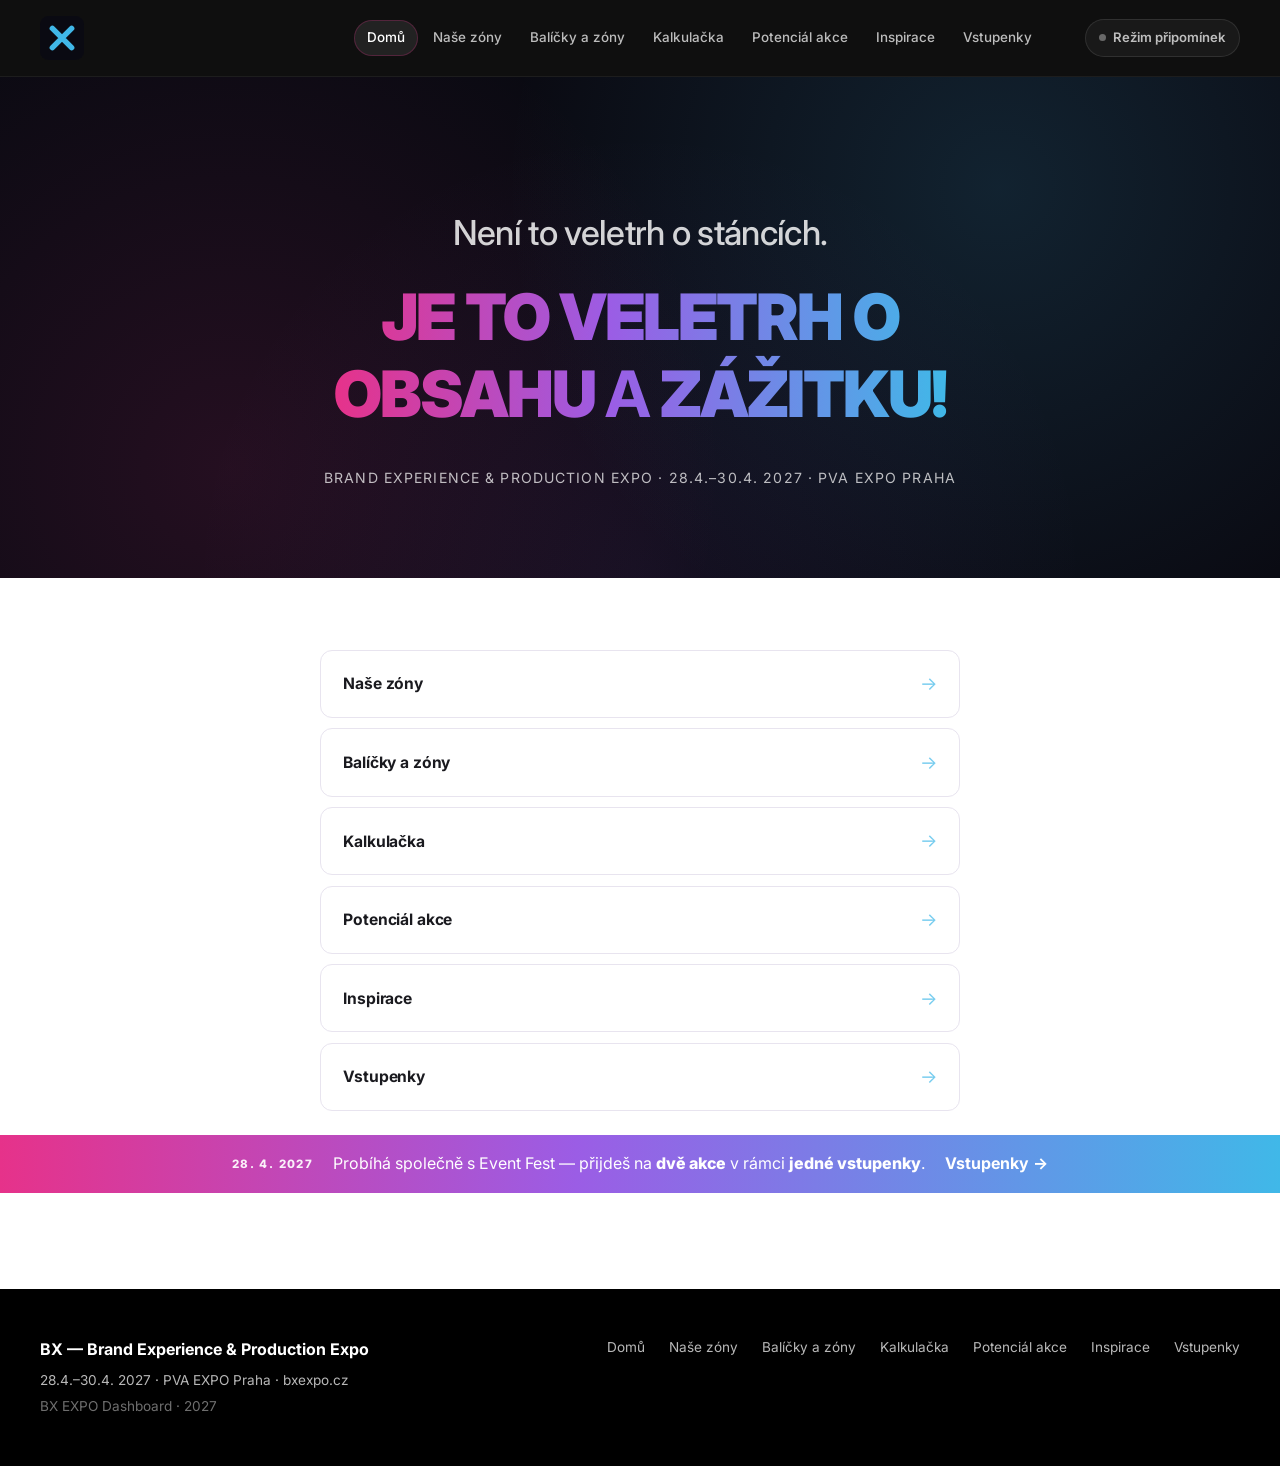
==== commit e586a7c8: "Prototyp: logo X místo srdce; index: favicon BX šipky" ====
--- a/prototyp.html
+++ b/prototyp.html
@@ -4,8 +4,8 @@
 <meta charset="UTF-8">
 <meta name="viewport" content="width=device-width, initial-scale=1.0">
 <title>BX EXPO Dashboard</title>
-<link rel="icon" type="image/svg+xml" href="assets/favicon-bx.svg">
-<link rel="apple-touch-icon" href="assets/logo-bxexpo.png">
+<link rel="icon" type="image/svg+xml" href="assets/favicon-x.svg">
+<link rel="apple-touch-icon" href="assets/favicon-x.svg">
 <meta name="description" content="BX EXPO 2027 — prototyp prezentace modelu, sekcí, programu a vstupenek.">
 <meta property="og:title" content="BX EXPO Dashboard">
 <meta property="og:description" content="BX EXPO 2027 — prototyp prezentace modelu, sekcí, programu a vstupenek.">
@@ -3017,7 +3017,7 @@
 <header class="site-header">
 <div class="container header-inner">
 <a href="#domu" data-page="domu" class="logo" aria-label="BX EXPO">
-<img src="[data-uri]" alt="BX EXPO" class="logo-img" id="logo-img-active">
+<img src="assets/favicon-x.svg" alt="BX EXPO" class="logo-img" id="logo-img-active">
 </a>
 <nav class="nav-desktop">
 <a href="#domu" data-page="domu" class="nav-link active">Domů</a>
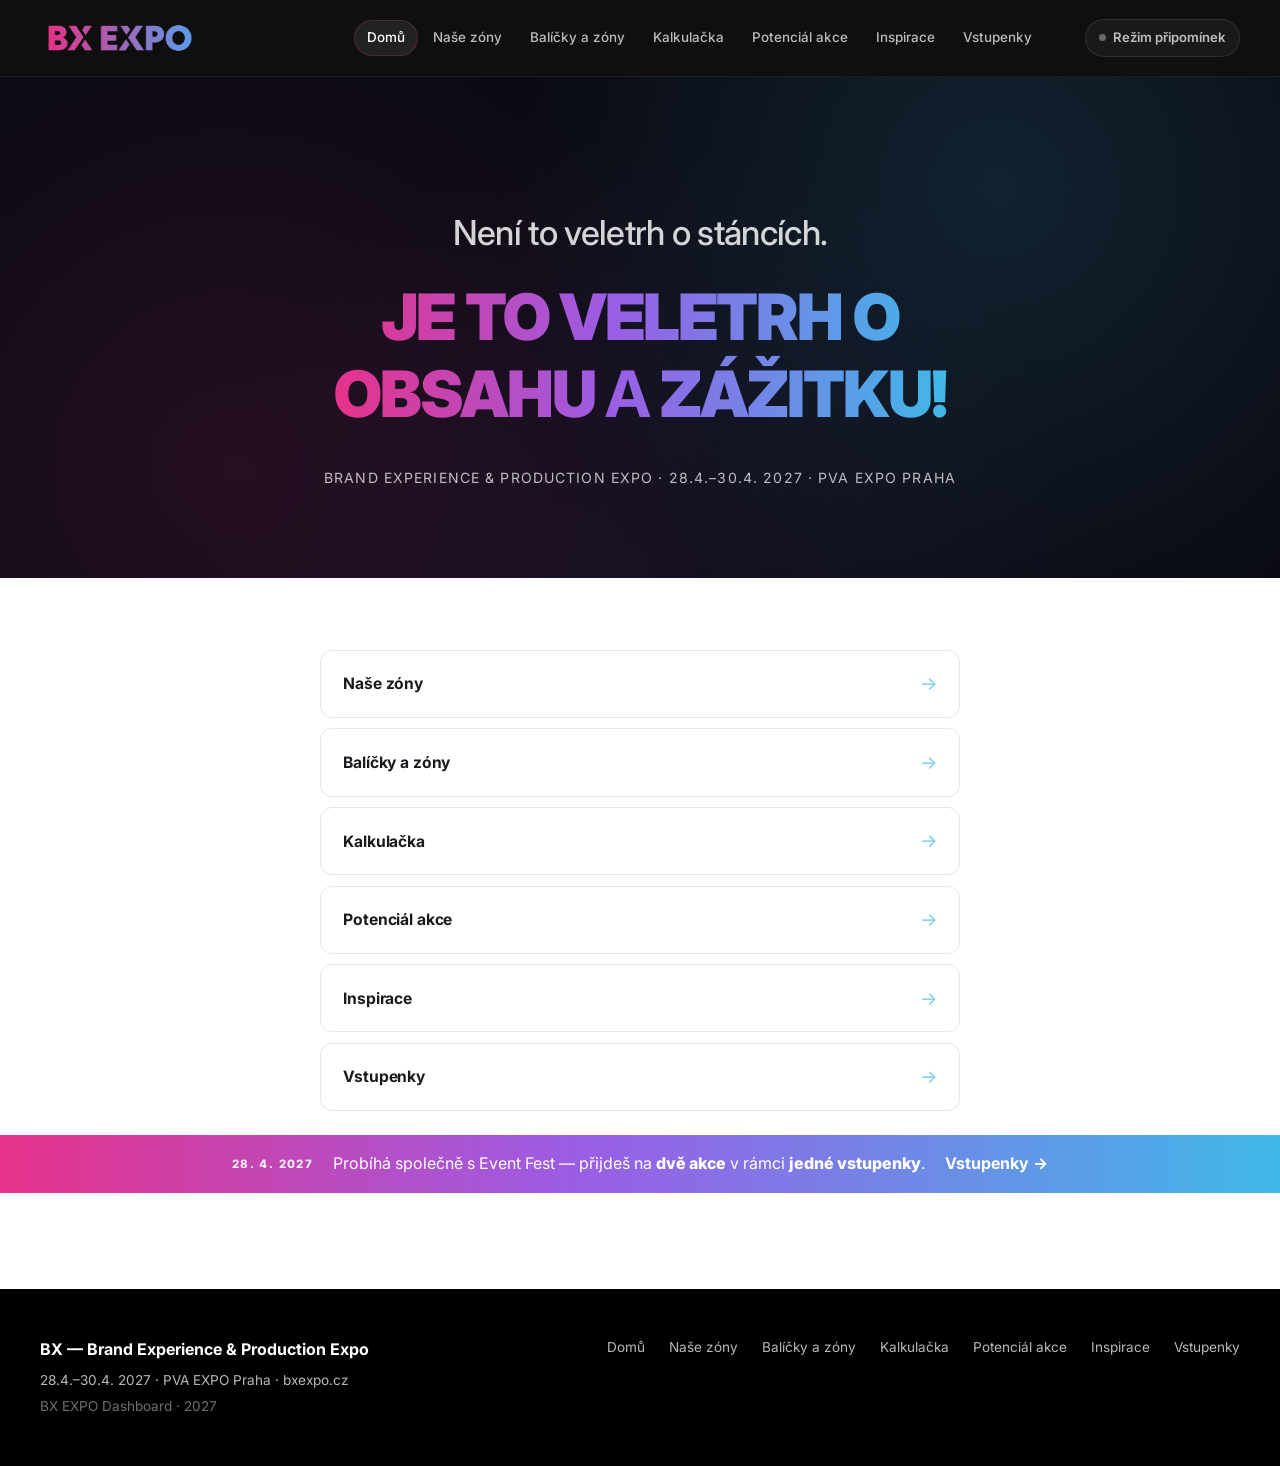
==== commit 8161628f: "Prototyp: vrátit logo v hlavičce, favicon X jen v záložce" ====
--- a/prototyp.html
+++ b/prototyp.html
@@ -3017,7 +3017,7 @@
 <header class="site-header">
 <div class="container header-inner">
 <a href="#domu" data-page="domu" class="logo" aria-label="BX EXPO">
-<img src="assets/favicon-x.svg" alt="BX EXPO" class="logo-img" id="logo-img-active">
+<img src="[data-uri]" alt="BX EXPO" class="logo-img" id="logo-img-active">
 </a>
 <nav class="nav-desktop">
 <a href="#domu" data-page="domu" class="nav-link active">Domů</a>
